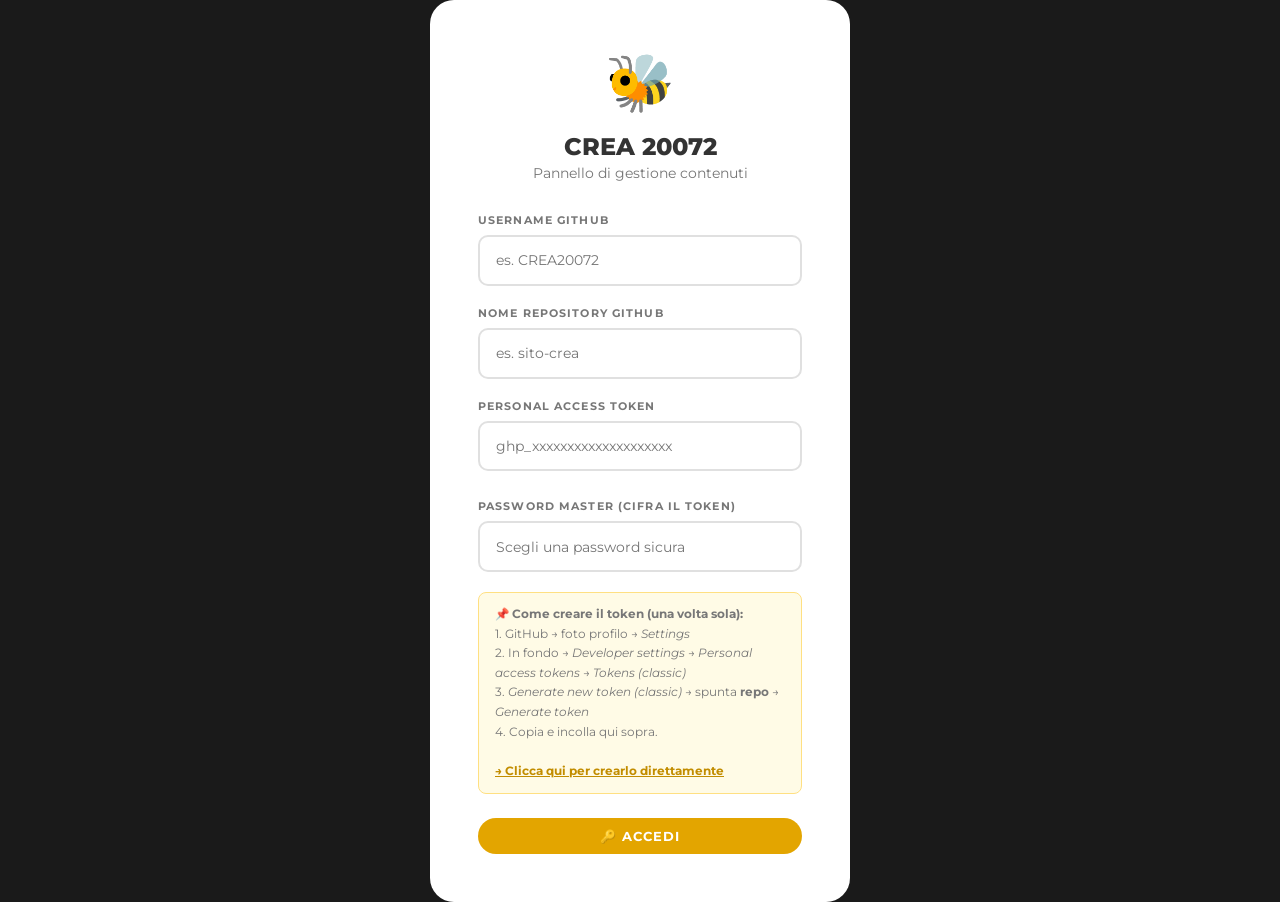
==== admin-crea.html @ 6a5a63b0 "fix admin hero" ====
<!DOCTYPE html>
<html lang="it">
<head>
<meta charset="UTF-8">
<meta name="viewport" content="width=device-width, initial-scale=1.0">
<title>Admin — CREA 20072</title>
<link href="https://fonts.googleapis.com/css2?family=Montserrat:wght@400;600;700;800&display=swap" rel="stylesheet">
<style>
  :root {
    --honey: #E3A500; --honey-dark: #C28D00; --black: #1a1a1a;
    --gray: #f4f4f4; --gray-mid: #e0e0e0; --text: #333; --text-light: #777;
    --danger: #e74c3c; --success: #27ae60; --radius: 14px;
  }
  * { box-sizing: border-box; margin: 0; padding: 0; }
  body { font-family: 'Montserrat', sans-serif; background: #f0f0f0; color: var(--text); min-height: 100vh; }

  /* ── LOGIN ── */
  #login-screen { min-height:100vh; display:flex; align-items:center; justify-content:center; background:var(--black); }
  .login-box { background:white; border-radius:24px; padding:3rem; width:100%; max-width:420px; text-align:center; }
  .login-box .bee { font-size:3.5rem; margin-bottom:1rem; }
  .login-box h1 { font-size:1.5rem; font-weight:800; margin-bottom:.25rem; text-transform:uppercase; }
  .login-box p { color:var(--text-light); font-size:.85rem; margin-bottom:2rem; }
  .login-box label { display:block; text-align:left; font-size:.7rem; font-weight:700; text-transform:uppercase; letter-spacing:.1em; color:var(--text-light); margin-bottom:.5rem; }
  .login-box input { width:100%; padding:.9rem 1rem; border:2px solid var(--gray-mid); border-radius:10px; font-family:'Montserrat',sans-serif; font-size:.9rem; margin-bottom:1.25rem; transition:border-color .2s; }
  .login-box input:focus { outline:none; border-color:var(--honey); }
  .login-box .hint { font-size:.72rem; color:var(--text-light); text-align:left; background:#fffbe6; border:1px solid #ffe082; border-radius:8px; padding:.75rem 1rem; margin-bottom:1.5rem; line-height:1.7; }
  .login-box .hint a { color:var(--honey-dark); font-weight:700; }

  /* ── LAYOUT ── */
  #app { display:none; }
  .topbar { background:var(--black); color:white; padding:1rem 2rem; display:flex; align-items:center; justify-content:space-between; position:sticky; top:0; z-index:100; }
  .topbar-left { display:flex; align-items:center; gap:.75rem; }
  .topbar-left .bee { font-size:1.6rem; }
  .topbar-left h1 { font-size:1rem; font-weight:800; text-transform:uppercase; letter-spacing:.1em; }
  .topbar-right { display:flex; align-items:center; gap:1rem; }
  .save-btn { background:var(--honey); color:white; border:none; border-radius:999px; padding:.65rem 1.75rem; font-family:'Montserrat',sans-serif; font-weight:700; font-size:.8rem; text-transform:uppercase; letter-spacing:.08em; cursor:pointer; transition:background .2s,transform .2s; }
  .save-btn:hover { background:var(--honey-dark); transform:translateY(-2px); }
  .save-btn:disabled { opacity:.5; cursor:not-allowed; transform:none; }
  .logout-btn { background:transparent; color:rgba(255,255,255,.5); border:1px solid rgba(255,255,255,.2); border-radius:999px; padding:.5rem 1rem; font-family:'Montserrat',sans-serif; font-size:.72rem; font-weight:600; text-transform:uppercase; letter-spacing:.08em; cursor:pointer; transition:all .2s; }
  .logout-btn:hover { color:white; border-color:white; }
  .main-layout { display:flex; max-width:1200px; margin:0 auto; padding:2rem; gap:2rem; }

  /* ── SIDEBAR ── */
  .sidebar { width:220px; flex-shrink:0; position:sticky; top:80px; height:fit-content; }
  .sidebar nav { background:white; border-radius:var(--radius); overflow:hidden; box-shadow:0 2px 12px rgba(0,0,0,.06); }
  .nav-group-label { font-size:.6rem; font-weight:800; text-transform:uppercase; letter-spacing:.15em; color:var(--text-light); padding:.8rem 1.25rem .3rem; background:white; }
  .nav-divider { height:1px; background:var(--gray-mid); margin:.3rem 0; }
  .nav-item { display:flex; align-items:center; gap:.75rem; padding:.85rem 1.25rem; font-size:.78rem; font-weight:700; text-transform:uppercase; letter-spacing:.08em; color:var(--text-light); cursor:pointer; border-left:3px solid transparent; transition:all .2s; border-bottom:1px solid var(--gray); }
  .nav-item:last-child { border-bottom:none; }
  .nav-item:hover { color:var(--honey); background:#fffbe6; }
  .nav-item.active { color:var(--honey); background:#fffbe6; border-left-color:var(--honey); }
  .nav-item .icon { font-size:1.1rem; }

  /* ── CONTENT / PANELS ── */
  .content { flex:1; min-width:0; }
  .panel { background:white; border-radius:var(--radius); box-shadow:0 2px 12px rgba(0,0,0,.06); overflow:hidden; display:none; margin-bottom:1.5rem; }
  .panel.active { display:block; }
  .panel-header { padding:1.5rem 2rem; border-bottom:2px solid var(--gray); display:flex; align-items:center; gap:1rem; }
  .panel-header .icon { font-size:1.5rem; }
  .panel-header h2 { font-size:1rem; font-weight:800; text-transform:uppercase; letter-spacing:.05em; }
  .panel-header p { font-size:.78rem; color:var(--text-light); margin-top:.15rem; }
  .panel-body { padding:2rem; }

  /* ── FORM ── */
  .field { margin-bottom:1.25rem; }
  .field label { display:block; font-size:.7rem; font-weight:700; text-transform:uppercase; letter-spacing:.1em; color:var(--text-light); margin-bottom:.45rem; }
  .field input, .field textarea, .field select { width:100%; padding:.85rem 1rem; border:2px solid var(--gray-mid); border-radius:10px; font-family:'Montserrat',sans-serif; font-size:.9rem; color:var(--text); transition:border-color .2s; background:white; }
  .field input:focus, .field textarea:focus, .field select:focus { outline:none; border-color:var(--honey); }
  .field textarea { resize:vertical; min-height:80px; line-height:1.6; }
  .field-row  { display:grid; grid-template-columns:1fr 1fr; gap:1rem; }
  .field-row3 { display:grid; grid-template-columns:1fr 1fr 1fr; gap:1rem; }

  /* ── RICH TEXT EDITOR ── */
  .rich-editor { border:2px solid var(--gray-mid); border-radius:10px; overflow:hidden; transition:border-color .2s; }
  .rich-editor:focus-within { border-color:var(--honey); }
  .rich-toolbar { background:var(--gray); padding:.4rem .75rem; display:flex; gap:.3rem; align-items:center; flex-wrap:wrap; border-bottom:1px solid var(--gray-mid); }
  .tb-btn { background:white; border:1px solid var(--gray-mid); border-radius:6px; padding:.2rem .55rem; cursor:pointer; font-size:.8rem; font-family:'Montserrat',sans-serif; transition:all .2s; min-width:28px; text-align:center; line-height:1.4; }
  .tb-btn:hover { background:var(--honey); color:white !important; border-color:var(--honey); }
  .tb-sep { width:1px; height:16px; background:var(--gray-mid); margin:0 .1rem; flex-shrink:0; }
  .tb-dot { width:18px; height:18px; border-radius:50%; border:2px solid rgba(0,0,0,.15); cursor:pointer; display:inline-block; transition:transform .2s,box-shadow .2s; flex-shrink:0; }
  .tb-dot:hover { transform:scale(1.35); box-shadow:0 0 0 2px white, 0 0 0 3px currentColor; }
  .rich-content { padding:.85rem 1rem; min-height:90px; font-family:'Montserrat',sans-serif; font-size:.9rem; color:var(--text); outline:none; line-height:1.7; }
  .rich-content:empty:before { content:attr(data-placeholder); color:#bbb; pointer-events:none; display:block; }

  /* ── DIMENSION HINT ── */
  .dim-hint { display:inline-flex; align-items:center; gap:.5rem; background:#fffbe6; border:1px solid #ffe082; border-radius:8px; padding:.45rem .9rem; font-size:.7rem; font-weight:700; color:#92670a; margin-bottom:.75rem; line-height:1.5; }
  .dim-hint .ratio-icon { font-size:1rem; }

  /* ── SECTION BLOCKS inside panel ── */
  .section-block { margin-bottom:1.75rem; padding-bottom:1.75rem; border-bottom:1px solid var(--gray); }
  .section-block:last-child { border-bottom:none; margin-bottom:0; padding-bottom:0; }
  .section-label { font-size:.72rem; font-weight:800; text-transform:uppercase; letter-spacing:.1em; color:var(--text-light); margin-bottom:1rem; display:flex; align-items:center; gap:.4rem; }

  /* ── ARCHIVIO ── */
  .archive-list { display:flex; flex-direction:column; gap:1rem; }
  .archive-item { border:2px solid var(--gray-mid); border-radius:12px; overflow:hidden; transition:border-color .2s; }
  .archive-item.editing { border-color:var(--honey); }
  .archive-item-header { padding:1rem 1.25rem; display:flex; align-items:center; justify-content:space-between; cursor:pointer; background:var(--gray); transition:background .2s; }
  .archive-item-header:hover { background:#fffbe6; }
  .archive-item-title { display:flex; align-items:center; gap:.75rem; font-weight:700; font-size:.85rem; flex:1; min-width:0; overflow:hidden; }
  .tag-badge { font-size:.65rem; padding:.2rem .6rem; border-radius:999px; font-weight:700; text-transform:uppercase; letter-spacing:.05em; white-space:nowrap; flex-shrink:0; }
  .tag-famiglie  { background:#dbeafe; color:#1e40af; }
  .tag-tradizioni{ background:#fed7aa; color:#9a3412; }
  .tag-spettacoli{ background:#e9d5ff; color:#6b21a8; }
  .archive-item-actions { display:flex; gap:.5rem; flex-shrink:0; }
  .btn-sm { padding:.4rem .9rem; border-radius:8px; font-family:'Montserrat',sans-serif; font-size:.7rem; font-weight:700; text-transform:uppercase; cursor:pointer; border:none; transition:all .2s; white-space:nowrap; }
  .btn-danger  { background:#fee2e2; color:var(--danger); }
  .btn-danger:hover  { background:var(--danger); color:white; }
  .btn-primary { background:#fef3c7; color:var(--honey-dark); }
  .btn-primary:hover { background:var(--honey); color:white; }
  .archive-item-body { padding:1.5rem; display:none; }
  .archive-item.editing .archive-item-body { display:block; }
  .add-event-btn { width:100%; padding:1rem; border:2px dashed var(--gray-mid); border-radius:12px; background:transparent; font-family:'Montserrat',sans-serif; font-size:.8rem; font-weight:700; text-transform:uppercase; letter-spacing:.08em; color:var(--text-light); cursor:pointer; transition:all .2s; }
  .add-event-btn:hover { border-color:var(--honey); color:var(--honey); background:#fffbe6; }

  /* ── DECALOGO ── */
  .decalogo-list { display:flex; flex-direction:column; gap:.6rem; }
  .decalogo-item { border:1px solid var(--gray-mid); border-radius:10px; overflow:hidden; transition:border-color .2s; }
  .decalogo-item.open { border-color:var(--honey); }
  .decalogo-item-header { padding:.8rem 1rem; background:var(--gray); display:flex; align-items:center; gap:.75rem; cursor:pointer; transition:background .2s; }
  .decalogo-item.open .decalogo-item-header { background:#fffbe6; }
  .decalogo-item-header:hover { background:#fffbe6; }
  .dec-num { font-size:.65rem; font-weight:800; color:var(--honey); background:white; border:1px solid #ffe082; border-radius:6px; padding:.15rem .5rem; flex-shrink:0; }
  .dec-arrow { margin-left:auto; font-size:.75rem; color:var(--text-light); transition:transform .2s; }
  .decalogo-item.open .dec-arrow { transform:rotate(90deg); }
  .decalogo-item-body { padding:1.25rem; display:none; }
  .decalogo-item.open .decalogo-item-body { display:block; }

  /* ── PILLARS ── */
  .pillar-list { display:flex; flex-direction:column; gap:.75rem; }
  .pillar-item { border:1px solid var(--gray-mid); border-radius:10px; padding:1.25rem; background:var(--gray); }
  .pillar-num { font-size:.65rem; font-weight:800; color:var(--honey); text-transform:uppercase; letter-spacing:.1em; margin-bottom:.75rem; }

  /* ── UPLOAD ── */
  .upload-zone { border:2px dashed var(--gray-mid); border-radius:10px; padding:1.5rem; text-align:center; cursor:pointer; transition:all .2s; background:white; position:relative; }
  .upload-zone:hover,.upload-zone.drag-over { border-color:var(--honey); background:#fffbe6; }
  .upload-zone input[type=file] { position:absolute; inset:0; opacity:0; cursor:pointer; width:100%; height:100%; }
  .upload-zone .upload-icon { font-size:2rem; margin-bottom:.5rem; }
  .upload-zone .upload-text { font-size:.78rem; font-weight:700; color:var(--text-light); text-transform:uppercase; letter-spacing:.06em; }
  .upload-zone .upload-sub  { font-size:.7rem; color:var(--text-light); margin-top:.25rem; }
  .upload-progress { margin-top:.75rem; display:none; }
  .upload-progress-bar  { height:4px; background:var(--gray-mid); border-radius:999px; overflow:hidden; }
  .upload-progress-fill { height:100%; background:var(--honey); border-radius:999px; transition:width .3s; }
  .uploaded-files { display:flex; flex-wrap:wrap; gap:.5rem; margin-top:.75rem; }
  .uploaded-chip { background:#f0fdf4; border:1px solid #bbf7d0; color:#166534; border-radius:999px; padding:.3rem .8rem; font-size:.72rem; font-weight:700; display:flex; align-items:center; gap:.4rem; cursor:pointer; transition:all .2s; }
  .uploaded-chip:hover { background:#dcfce7; }

  /* ── STATUS BAR ── */
  .status-bar { background:white; border-radius:var(--radius); padding:1rem 1.5rem; margin-bottom:1.5rem; display:flex; align-items:center; justify-content:space-between; box-shadow:0 2px 12px rgba(0,0,0,.06); }
  .status-bar .repo-info { font-size:.75rem; color:var(--text-light); }
  .status-bar .repo-info strong { color:var(--text); }
  .status-dot { width:8px; height:8px; border-radius:50%; background:var(--success); display:inline-block; margin-right:.5rem; }

  /* ── TOAST ── */
  #toast { position:fixed; bottom:2rem; right:2rem; background:var(--black); color:white; padding:1rem 1.5rem; border-radius:12px; font-size:.85rem; font-weight:600; box-shadow:0 8px 30px rgba(0,0,0,.3); z-index:9999; transform:translateY(100px); opacity:0; transition:all .35s cubic-bezier(.34,1.56,.64,1); max-width:340px; }
  #toast.show { transform:translateY(0); opacity:1; }
  #toast.success { border-left:4px solid var(--success); }
  #toast.error   { border-left:4px solid var(--danger); }
  #toast.loading { border-left:4px solid var(--honey); }

  /* ── TRANSFER MODAL ── */
  #transfer-overlay { position:fixed; inset:0; z-index:500; background:rgba(0,0,0,.6); display:none; align-items:center; justify-content:center; padding:1rem; }
  #transfer-overlay.open { display:flex; }
  .transfer-box { background:white; border-radius:20px; padding:2rem; width:100%; max-width:500px; box-shadow:0 20px 60px rgba(0,0,0,.3); }
  .transfer-box h3 { font-size:1rem; font-weight:800; text-transform:uppercase; letter-spacing:.05em; margin-bottom:.2rem; }
  .transfer-box .sub { font-size:.8rem; color:var(--text-light); margin-bottom:1.5rem; line-height:1.6; }
  .transfer-preview { background:#fffbe6; border:1px solid #ffe082; border-radius:10px; padding:1rem 1.25rem; margin-bottom:1.5rem; }
  .transfer-preview strong { display:block; font-size:1rem; font-weight:800; margin-bottom:.2rem; color:#1a1a1a; }
  .transfer-preview span { font-size:.78rem; color:#7a5c00; }
  .transfer-actions { display:flex; gap:.75rem; margin-top:1.5rem; }
  .btn-transfer { flex:1; background:var(--honey); color:white; border:none; border-radius:999px; padding:.75rem; font-family:'Montserrat',sans-serif; font-weight:700; font-size:.8rem; text-transform:uppercase; letter-spacing:.06em; cursor:pointer; transition:background .2s; }
  .btn-transfer:hover { background:var(--honey-dark); }
  .btn-cancel-t { flex:1; background:var(--gray); color:var(--text); border:2px solid var(--gray-mid); border-radius:999px; padding:.75rem; font-family:'Montserrat',sans-serif; font-weight:700; font-size:.8rem; text-transform:uppercase; cursor:pointer; transition:background .2s; }
  .btn-cancel-t:hover { background:var(--gray-mid); }
  .archive-trigger { background:#fffbe6; border:1px solid #ffe082; border-radius:12px; padding:1.25rem 1.5rem; margin-top:.5rem; display:flex; align-items:center; justify-content:space-between; gap:1rem; flex-wrap:wrap; }
  .archive-trigger p { font-size:.8rem; color:#7a5c00; line-height:1.6; flex:1; }
  .btn-archive-event { background:var(--honey); color:white; border:none; border-radius:999px; padding:.65rem 1.5rem; font-family:'Montserrat',sans-serif; font-weight:700; font-size:.78rem; text-transform:uppercase; letter-spacing:.06em; cursor:pointer; transition:background .2s,transform .2s; white-space:nowrap; flex-shrink:0; }
  .btn-archive-event:hover { background:var(--honey-dark); transform:translateY(-2px); }

  /* ── MEDIA MANAGER ── */
  .media-sub-label { font-size:.68rem; font-weight:800; text-transform:uppercase; letter-spacing:.08em; color:var(--text-light); margin-top:1rem; margin-bottom:.5rem; padding-top:.8rem; border-top:1px solid var(--gray-mid); display:block; }
  .media-sub-label:first-child { border-top:none; margin-top:0; padding-top:0; }
  .media-cover-wrap { display:flex; align-items:center; gap:1rem; background:var(--gray); border-radius:10px; padding:.75rem 1rem; }
  .media-cover-wrap img { width:90px; height:68px; object-fit:cover; border-radius:8px; flex-shrink:0; border:2px solid var(--gray-mid); background:#ddd; }
  .media-cover-info { flex:1; min-width:0; }
  .media-filename { display:block; font-size:.73rem; font-weight:700; color:var(--text); overflow:hidden; text-overflow:ellipsis; white-space:nowrap; margin-bottom:.35rem; }
  .media-cover-badge { display:inline-flex; align-items:center; gap:.3rem; background:#fef3c7; color:#92670a; border-radius:999px; padding:.18rem .55rem; font-size:.62rem; font-weight:800; text-transform:uppercase; letter-spacing:.05em; margin-bottom:.45rem; }
  .media-empty { font-size:.77rem; color:var(--text-light); font-style:italic; padding:.35rem 0; }
  .media-thumb-grid { display:grid; grid-template-columns:repeat(auto-fill,minmax(110px,1fr)); gap:.5rem; }
  .media-thumb { position:relative; border-radius:8px; overflow:hidden; aspect-ratio:4/3; background:var(--gray-mid); border:2px solid transparent; transition:border-color .2s; }
  .media-thumb:hover { border-color:var(--honey); }
  .media-thumb img { width:100%; height:100%; object-fit:cover; display:block; }
  .media-thumb-overlay { position:absolute; inset:0; background:rgba(0,0,0,.65); opacity:0; transition:opacity .2s; display:flex; flex-direction:column; justify-content:space-between; padding:.35rem; }
  .media-thumb:hover .media-thumb-overlay { opacity:1; }
  .media-thumb-name { font-size:.58rem; color:rgba(255,255,255,.85); font-weight:600; overflow:hidden; text-overflow:ellipsis; white-space:nowrap; line-height:1.3; }
  .media-thumb-actions { display:flex; gap:.2rem; justify-content:flex-end; flex-wrap:wrap; }
  .media-thumb-btn { background:rgba(255,255,255,.18); color:white; border:none; border-radius:4px; padding:.15rem .32rem; font-size:.62rem; cursor:pointer; transition:background .15s; font-family:'Montserrat',sans-serif; font-weight:700; line-height:1.4; }
  .media-thumb-btn:hover { background:rgba(255,255,255,.38); }
  .media-thumb-btn.star:hover  { background:#E3A500; }
  .media-thumb-btn.danger:hover { background:var(--danger); }
  .media-video-list { display:flex; flex-direction:column; gap:.45rem; }
  .media-video-item { display:flex; align-items:center; gap:.75rem; background:var(--gray); border-radius:9px; padding:.6rem .9rem; }
  .media-video-item .vid-icon { font-size:1.2rem; flex-shrink:0; }
  .media-video-item .vid-url { flex:1; font-size:.72rem; font-weight:600; color:var(--honey-dark); overflow:hidden; text-overflow:ellipsis; white-space:nowrap; }
  .media-video-item .vid-url a { color:inherit; text-decoration:none; }
  .media-video-item .vid-url a:hover { text-decoration:underline; }
  .media-video-add { display:flex; gap:.5rem; margin-top:.6rem; }
  .media-video-add input { flex:1; padding:.6rem .85rem; border:2px solid var(--gray-mid); border-radius:8px; font-family:'Montserrat',sans-serif; font-size:.82rem; transition:border-color .2s; min-width:0; }
  .media-video-add input:focus { outline:none; border-color:var(--honey); }
  .media-video-add button { background:var(--honey); color:white; border:none; border-radius:8px; padding:.6rem 1rem; font-family:'Montserrat',sans-serif; font-weight:700; font-size:.75rem; cursor:pointer; white-space:nowrap; transition:background .2s; }
  .media-video-add button:hover { background:var(--honey-dark); }

  /* ── RESPONSIVE ── */
  @media (max-width:768px) {
    .main-layout { flex-direction:column; padding:1rem; }
    .sidebar { width:100%; position:static; }
    .sidebar nav { display:flex; overflow-x:auto; border-radius:var(--radius); }
    .nav-group-label,.nav-divider { display:none; }
    .nav-item { white-space:nowrap; border-left:none; border-bottom:3px solid transparent; flex-shrink:0; }
    .nav-item.active { border-left:none; border-bottom-color:var(--honey); }
    .field-row,.field-row3 { grid-template-columns:1fr; }
    .topbar-left h1 { display:none; }
    .status-bar { flex-direction:column; gap:.5rem; align-items:flex-start; }
  }
</style>
</head>
<body>

<!-- ═══ LOGIN ═══ -->
<div id="login-screen">
  <div class="login-box">
    <div class="bee">🐝</div>
    <h1>CREA 20072</h1>
    <p>Pannello di gestione contenuti</p>
    <label for="inp-owner">Username GitHub</label>
    <input id="inp-owner" type="text" placeholder="es. CREA20072" autocomplete="off">
    <label for="inp-repo">Nome repository GitHub</label>
    <input id="inp-repo" type="text" placeholder="es. sito-crea" autocomplete="off">
    <label for="inp-token">Personal Access Token</label>
    <input id="inp-token" type="password" placeholder="ghp_xxxxxxxxxxxxxxxxxxxx" autocomplete="off">
    <label for="inp-master" style="margin-top:.5rem">Password master (cifra il token)</label>
    <input id="inp-master" type="password" placeholder="Scegli una password sicura" autocomplete="new-password">
    <div class="hint">
      📌 <strong>Come creare il token (una volta sola):</strong><br>
      1. GitHub → foto profilo → <em>Settings</em><br>
      2. In fondo → <em>Developer settings → Personal access tokens → Tokens (classic)</em><br>
      3. <em>Generate new token (classic)</em> → spunta <strong>repo</strong> → <em>Generate token</em><br>
      4. Copia e incolla qui sopra.<br><br>
      <a href="https://github.com/settings/tokens/new?scopes=repo&description=CREA20072+Admin" target="_blank">→ Clicca qui per crearlo direttamente</a>
    </div>
    <button class="save-btn" style="width:100%" onclick="doLogin()">🔑 Accedi</button>
  </div>
</div>

<!-- ═══ SBLOCCO (token già salvato) ═══ -->
<div id="unlock-screen" style="display:none;min-height:100vh;display:none;align-items:center;justify-content:center;background:var(--black)">
  <div class="login-box">
    <div class="bee">🔐</div>
    <h1>CREA 20072</h1>
    <p>Inserisci la password master per sbloccare</p>
    <label for="inp-unlock-master">Password master</label>
    <input id="inp-unlock-master" type="password" placeholder="La tua password master" autocomplete="current-password"
           onkeydown="if(event.key==='Enter')doUnlock()">
    <button class="save-btn" style="width:100%;margin-top:.5rem" onclick="doUnlock()">🔓 Sblocca</button>
    <button onclick="doLogout()" style="margin-top:1rem;background:none;border:none;color:var(--text-light);font-size:.8rem;cursor:pointer;text-decoration:underline">
      Usa un token diverso
    </button>
  </div>
</div>

<!-- ═══ APP ═══ -->
<div id="app">
  <div class="topbar">
    <div class="topbar-left">
      <span class="bee">🐝</span>
      <h1>CREA 20072 — Admin</h1>
    </div>
    <div class="topbar-right">
      <button class="save-btn" id="save-btn" onclick="saveAll()">💾 Salva tutto</button>
      <button class="logout-btn" onclick="doLogout()">Esci</button>
    </div>
  </div>

  <div class="main-layout">

    <!-- ── SIDEBAR ── -->
    <div class="sidebar">
      <nav>
        <div class="nav-group-label">EVENTI</div>
        <div class="nav-item active" onclick="showSection('evento')"   id="nav-evento">  <span class="icon">⭐</span> Prossimo Evento</div>
        <div class="nav-item"        onclick="showSection('archivio')" id="nav-archivio"><span class="icon">📁</span> Archivio</div>
        <div class="nav-item"        onclick="showSection('upload')"   id="nav-upload">  <span class="icon">🖼️</span> Carica Foto</div>
        <div class="nav-divider"></div>
        <div class="nav-group-label">SITO</div>
        <div class="nav-item" onclick="showSection('home')"     id="nav-home">    <span class="icon">🏠</span> Homepage</div>
        <div class="nav-item" onclick="showSection('chisiamo')" id="nav-chisiamo"><span class="icon">👥</span> Chi Siamo</div>
        <div class="nav-item" onclick="showSection('decalogo')" id="nav-decalogo"><span class="icon">📜</span> Decalogo</div>
        <div class="nav-divider"></div>
        <div class="nav-group-label">ALTRO</div>
        <div class="nav-item" onclick="showSection('footer')" id="nav-footer"><span class="icon">📬</span> Contatti</div>
      </nav>
    </div>

    <!-- ── CONTENT ── -->
    <div class="content">
      <div class="status-bar">
        <span class="repo-info"><span class="status-dot"></span>Connesso a <strong id="repo-label">—</strong></span>
        <span style="font-size:.72rem;color:var(--text-light)">Le modifiche vengono salvate su GitHub</span>
      </div>

      <!-- ⭐ PROSSIMO EVENTO -->
      <div class="panel active" id="panel-evento">
        <div class="panel-header"><span class="icon">⭐</span>
          <div><h2>Prossimo Evento in Evidenza</h2><p>Appare nella sezione principale del sito</p></div>
        </div>
        <div class="panel-body">
          <div class="section-block">
            <div class="section-label">📋 Informazioni</div>
            <div class="field-row">
              <div class="field"><label>Titolo evento *</label><input id="ev-title" type="text" placeholder="es. Magic Show"></div>
              <div class="field"><label>Sottotitolo / Artista</label><input id="ev-sub" type="text" placeholder="es. Mago Daniel"></div>
            </div>
            <div class="field-row3">
              <div class="field"><label>Giorno (2 cifre)</label><input id="ev-day" type="text" placeholder="01" maxlength="2"></div>
              <div class="field"><label>Mese (3 lettere)</label><input id="ev-month" type="text" placeholder="MAR" maxlength="3"></div>
              <div class="field"><label>Data completa per testo</label><input id="ev-fulldate" type="text" placeholder="Domenica 1 Marzo 2026 – Ore 16:00"></div>
            </div>
            <div class="field-row">
              <div class="field"><label>Luogo</label><input id="ev-place" type="text" placeholder="Auditorium Sant'Alessandro"></div>
              <div class="field"><label>Contributo / Prezzo</label><input id="ev-prices" type="text" placeholder="10€ – Spettacolo + Merenda"></div>
            </div>
            <div class="field"><label>Link WhatsApp prenotazioni</label><input id="ev-wa" type="text" placeholder="https://wa.me/393402231735"></div>
          </div>
          <div class="section-block">
            <div class="section-label">📝 Descrizione</div>
            <div class="field">
              <label>Testo descrittivo — supporta <b>grassetto</b>, <i>corsivo</i>, colori</label>
              <div id="rich-ev-desc"></div>
            </div>
          </div>
          <div class="section-block">
            <div class="section-label">🖼️ Locandina / Immagine copertina</div>
            <div class="dim-hint"><span class="ratio-icon">📐</span>
              Dimensioni ideali: <strong>600 × 900 px</strong> — verticale 2:3 (tipo flyer Instagram o A4 portrait) — evita il ritaglio automatico
            </div>
            <div class="field"><label>Nome file immagine (già caricato su GitHub)</label><input id="ev-img" type="text" placeholder="mago.png"></div>
          </div>
          <!-- ARCHIVIA EVENTO -->
          <div class="archive-trigger">
            <p>📦 <strong>Evento concluso?</strong> Trasferiscilo nell'archivio con un click. I dati vengono copiati e potrai subito inserire il prossimo evento.</p>
            <button class="btn-archive-event" onclick="openTransferModal()">📦 Archivia questo evento</button>
          </div>
        </div>
      </div>

      <!-- 📁 ARCHIVIO -->
      <div class="panel" id="panel-archivio">
        <div class="panel-header"><span class="icon">📁</span>
          <div><h2>Archivio Eventi Passati</h2><p>Ordinati automaticamente dal più recente</p></div>
        </div>
        <div class="panel-body">
          <div id="archive-list" class="archive-list"></div>
          <button class="add-event-btn" onclick="addArchiveItem()" style="margin-top:1rem">+ Aggiungi nuovo evento passato</button>
        </div>
      </div>

      <!-- 🖼️ CARICA FOTO -->
      <div class="panel" id="panel-upload">
        <div class="panel-header"><span class="icon">🖼️</span>
          <div><h2>Carica Immagini</h2><p>Trascina i file — vengono caricati direttamente su GitHub</p></div>
        </div>
        <div class="panel-body">
          <div class="section-block">
            <div class="section-label">🎯 A quale evento appartengono le foto?</div>
            <div class="field-row">
              <div class="field">
                <label>Evento di destinazione</label>
                <select id="upload-event-selector">
                  <option value="">— Seleziona evento —</option>
                  <option value="featured">⭐ Prossimo Evento (copertina)</option>
                </select>
              </div>
              <div class="field">
                <label>Tipo di immagine</label>
                <select id="upload-image-type">
                  <option value="gallery">📸 Galleria foto</option>
                  <option value="cover">🖼️ Immagine copertina</option>
                </select>
              </div>
            </div>
            <div id="upload-destination-preview" style="font-size:.72rem;color:var(--honey-dark);font-weight:700;background:#fffbe6;border:1px solid #ffe082;border-radius:8px;padding:.5rem .9rem;display:none;"></div>
          </div>
          <div class="section-block">
            <div class="section-label">📤 Carica file</div>
            <div class="upload-zone" id="upload-zone" ondragover="handleDragOver(event)" ondragleave="handleDragLeave(event)" ondrop="handleDrop(event)">
              <input type="file" id="file-input" multiple accept="image/*,video/*" onchange="handleFileSelect(event)">
              <div class="upload-icon">📤</div>
              <div class="upload-text">Trascina foto o video qui, oppure clicca per sceglierli</div>
              <div class="upload-sub" id="upload-zone-sub">PNG, JPG, JPEG, WebP — max 5 MB per file (GitHub)</div>
            </div>
            <div class="upload-progress" id="upload-progress">
              <div style="font-size:.75rem;font-weight:700;color:var(--text-light);margin-bottom:.4rem" id="upload-status-text">Caricamento...</div>
              <div class="upload-progress-bar"><div class="upload-progress-fill" id="upload-progress-fill" style="width:0%"></div></div>
            </div>
            <div id="uploaded-files-list" class="uploaded-files" style="margin-top:1rem"></div>
          </div>
        </div>
      </div>

      <!-- 🏠 HOMEPAGE / HERO -->
      <div class="panel" id="panel-home">
        <div class="panel-header"><span class="icon">🏠</span>
          <div><h2>Homepage — Copertina</h2><p>La prima sezione che vede chi apre il sito</p></div>
        </div>
        <div class="panel-body">
          <div class="field"><label>Titolo principale</label><input id="hero-title" type="text" placeholder="Non aspettiamo che succeda qualcosa. Lo organizziamo."></div>
          <div class="field">
            <label>Sottotitolo — supporta <b>grassetto</b>, <i>corsivo</i>, colori</label>
            <div id="rich-hero-subtitle"></div>
          </div>
          <div class="field"><label>Testo bottone CTA</label><input id="hero-cta" type="text" placeholder="Guarda cosa stiamo preparando 🔥"></div>
          <div class="section-block" style="margin-top:1.25rem">
            <div class="section-label">🖼️ Immagine di sfondo homepage</div>
            <div class="dim-hint"><span class="ratio-icon">📐</span>Ideale: <strong>1920 × 1080 px</strong> orizzontale — foto scura o con overlay scuro per leggibilità del testo</div>
            <div style="display:flex;gap:.75rem;align-items:flex-start;flex-wrap:wrap">
              <div style="flex:1;min-width:220px">
                <div class="field" style="margin-bottom:.5rem"><label>URL immagine sfondo</label><input id="hero-bg" type="text" placeholder="https://... oppure carica qui a destra →"></div>
                <div id="hero-bg-preview" style="display:none;margin-top:.5rem;border-radius:10px;overflow:hidden;height:90px;background:#eee">
                  <img id="hero-bg-preview-img" src="" alt="" style="width:100%;height:100%;object-fit:cover">
                </div>
              </div>
              <div style="flex-shrink:0;padding-top:1.6rem">
                <div class="upload-zone" id="hero-bg-zone" style="padding:.9rem 1.25rem;min-width:180px;text-align:center"
                     ondragover="event.preventDefault();this.classList.add('drag-over')"
                     ondragleave="this.classList.remove('drag-over')"
                     ondrop="event.preventDefault();this.classList.remove('drag-over');uploadHeroBg(Array.from(event.dataTransfer.files))">
                  <input type="file" accept="image/*" style="position:absolute;inset:0;opacity:0;cursor:pointer;width:100%;height:100%" onchange="uploadHeroBg(Array.from(this.files));this.value=''">
                  <div style="font-size:1.5rem;margin-bottom:.25rem">🖼️</div>
                  <div class="upload-text" style="font-size:.72rem">Carica immagine</div>
                  <div class="upload-sub" id="hero-bg-sub" style="font-size:.65rem;margin-top:.15rem">JPG, PNG, WebP</div>
                </div>
              </div>
            </div>
          <!-- OVERLAY + ALTEZZA + ANTEPRIMA LIVE -->
          <div class="section-block" style="margin-top:1.25rem">
            <div class="section-label">🌓 Overlay scuro</div>
            <div style="display:flex;align-items:center;gap:1rem;margin-bottom:.5rem">
              <input type="range" id="hero-overlay-val" min="0" max="100" value="65"
                     style="flex:1;accent-color:var(--honey)"
                     oninput="document.getElementById('hero-overlay-label').textContent=this.value+'%';updateHeroPreview()">
              <span id="hero-overlay-label" style="font-size:.85rem;font-weight:700;min-width:3rem;text-align:right">65%</span>
            </div>
            <div style="display:flex;justify-content:space-between;font-size:.65rem;color:var(--text-light);margin-top:-.25rem">
              <span>Nessun overlay</span><span>Molto scuro</span>
            </div>
          </div>
          <div class="section-block" style="margin-top:1.25rem">
            <div class="section-label">↕️ Altezza sezione</div>
            <div style="display:flex;gap:.6rem;margin-top:.25rem">
              <button type="button" id="btn-height-bassa" onclick="setHeroHeight('bassa')"
                style="flex:1;padding:.6rem;border-radius:8px;border:2px solid var(--gray-mid);background:white;font-family:inherit;font-size:.78rem;font-weight:700;cursor:pointer;transition:.2s">
                Bassa<div style="font-size:.65rem;font-weight:400;color:var(--text-light);margin-top:.15rem">~55%</div>
              </button>
              <button type="button" id="btn-height-media" onclick="setHeroHeight('media')"
                style="flex:1;padding:.6rem;border-radius:8px;border:2px solid var(--gray-mid);background:white;font-family:inherit;font-size:.78rem;font-weight:700;cursor:pointer;transition:.2s">
                Media<div style="font-size:.65rem;font-weight:400;color:var(--text-light);margin-top:.15rem">~72%</div>
              </button>
              <button type="button" id="btn-height-alta" onclick="setHeroHeight('alta')"
                style="flex:1;padding:.6rem;border-radius:8px;border:2px solid var(--honey);background:#FFF8E6;font-family:inherit;font-size:.78rem;font-weight:700;cursor:pointer;transition:.2s">
                Alta<div style="font-size:.65rem;font-weight:400;color:var(--text-light);margin-top:.15rem">~90%</div>
              </button>
            </div>
          </div>
          <!-- ANTEPRIMA LIVE -->
          <div class="section-block" style="margin-top:1.25rem">
            <div class="section-label">👁️ Anteprima live</div>
            <div id="hero-live-preview" style="position:relative;border-radius:12px;overflow:hidden;background:#111;transition:height .3s;height:120px">
              <div id="hlp-bg" style="position:absolute;inset:0;background-size:cover;background-position:center"></div>
              <div id="hlp-overlay" style="position:absolute;inset:0;background:#000;opacity:.65;transition:opacity .2s"></div>
              <div style="position:relative;z-index:1;height:100%;display:flex;flex-direction:column;align-items:center;justify-content:center;padding:1rem;text-align:center;color:white;pointer-events:none">
                <div style="font-size:.5rem;font-weight:800;letter-spacing:.15em;opacity:.6;margin-bottom:.35rem;text-transform:uppercase">Anteprima</div>
                <div id="hlp-title" style="font-size:.75rem;font-weight:800;text-transform:uppercase;letter-spacing:-.01em;line-height:1.2;max-width:220px"></div>
              </div>
            </div>
            <div style="font-size:.65rem;color:var(--text-light);margin-top:.4rem;text-align:center">L'anteprima si aggiorna in tempo reale mentre modifichi i valori</div>
          </div>
          </div>
        </div>
      </div>

      <!-- 👥 CHI SIAMO -->
      <div class="panel" id="panel-chisiamo">
        <div class="panel-header"><span class="icon">👥</span>
          <div><h2>Chi Siamo</h2><p>Presentazione dell'associazione</p></div>
        </div>
        <div class="panel-body">
          <div class="section-block">
            <div class="section-label">📖 Testo principale</div>
            <div class="field"><label>Titolo sezione</label><input id="about-title" type="text" placeholder="Perché lo facciamo"></div>
            <div class="field">
              <label>Testo descrittivo — supporta <b>grassetto</b>, <i>corsivo</i>, colori</label>
              <div id="rich-about-text"></div>
            </div>
            <div class="field"><label>Frase finale (piccola, sotto il testo)</label><input id="about-tagline" type="text" placeholder="Un progetto indipendente, costruito con le nostre forze."></div>
          </div>
          <div class="section-block">
            <div class="section-label">🏛️ I tre pilastri (colonne sotto il testo)</div>
            <div class="pillar-list" id="pillars-list"></div>
          </div>
        </div>
      </div>

      <!-- 📜 DECALOGO -->
      <div class="panel" id="panel-decalogo">
        <div class="panel-header"><span class="icon">📜</span>
          <div><h2>Il Decalogo</h2><p>I 10 valori che guidano l'associazione</p></div>
        </div>
        <div class="panel-body">
          <div class="decalogo-list" id="decalogo-list"></div>
        </div>
      </div>

      <!-- 📬 CONTATTI -->
      <div class="panel" id="panel-footer">
        <div class="panel-header"><span class="icon">📬</span>
          <div><h2>Contatti e Footer</h2><p>Email, social, frase finale</p></div>
        </div>
        <div class="panel-body">
          <div class="section-block">
            <div class="section-label">📧 Contatti</div>
            <div class="field"><label>Email di contatto</label><input id="footer-email" type="email" placeholder="accrea20072@gmail.com"></div>
          </div>
          <div class="section-block">
            <div class="section-label">🔗 Social</div>
            <div class="field-row">
              <div class="field"><label>URL Facebook</label><input id="social-fb" type="text" placeholder="https://www.facebook.com/..."></div>
              <div class="field"><label>URL Instagram</label><input id="social-ig" type="text" placeholder="https://www.instagram.com/crea20072/"></div>
            </div>
          </div>
          <div class="section-block">
            <div class="section-label">💬 Frase ispirazionale (fondo pagina)</div>
            <div class="field"><div id="rich-footer-quote"></div></div>
          </div>
          <div class="section-block">
            <div class="section-label">⚙️ Impostazioni</div>
            <div class="field"><label>Formspree URL (per ricevere email dal form contatti)</label><input id="settings-formspree" type="text" placeholder="https://formspree.io/f/..."></div>
          </div>
          <div class="section-block">
            <div class="section-label">☁️ Cloudinary — storage foto e video</div>
            <div class="field-row">
              <div class="field">
                <label>Cloud Name</label>
                <input id="cloudinary-cloud" type="text" placeholder="es. daxrdik7k" autocomplete="off">
              </div>
              <div class="field">
                <label>Upload Preset <span style="font-weight:400;text-transform:none">(unsigned)</span></label>
                <input id="cloudinary-preset" type="text" placeholder="es. eventi crea" autocomplete="off">
              </div>
            </div>
            <div id="cloudinary-status" style="font-size:.72rem;font-weight:700;padding:.5rem .9rem;border-radius:8px;margin-top:.25rem;display:none"></div>
            <p style="font-size:.72rem;color:var(--text-light);margin-top:.5rem;line-height:1.6">
              Se configurato, le foto e i video caricati vanno su Cloudinary invece che su GitHub — accessibili via link, non sfogliabili nel repository.
            </p>
          </div>
        </div>
      </div>

    </div><!-- /content -->
  </div><!-- /main-layout -->
</div><!-- /app -->

<div id="toast"></div>

<script>
let OWNER = '', REPO = '', TOKEN = '', SHA = '', DATA = null;
let CLOUDINARY_CLOUD = '', CLOUDINARY_PRESET = '';

// ─── RICH TEXT ─────────────────────────────────────────────────────────────

const RICH_TOOLBAR = `
  <div class="rich-toolbar">
    <button type="button" class="tb-btn" onmousedown="execFmt(event,'bold')" title="Grassetto (Ctrl+B)"><b>B</b></button>
    <button type="button" class="tb-btn" onmousedown="execFmt(event,'italic')" title="Corsivo (Ctrl+I)"><i>I</i></button>
    <button type="button" class="tb-btn" onmousedown="execFmt(event,'underline')" title="Sottolineato"><u>U</u></button>
    <div class="tb-sep"></div>
    <span class="tb-dot" style="background:#E3A500" onmousedown="execColor(event,'#E3A500')" title="Giallo miele"></span>
    <span class="tb-dot" style="background:#e74c3c" onmousedown="execColor(event,'#e74c3c')" title="Rosso"></span>
    <span class="tb-dot" style="background:#27ae60" onmousedown="execColor(event,'#27ae60')" title="Verde"></span>
    <span class="tb-dot" style="background:#1F2933" onmousedown="execColor(event,'#1F2933')" title="Nero"></span>
    <span class="tb-dot" style="background:#6B7280" onmousedown="execColor(event,'#6B7280')" title="Grigio"></span>
    <div class="tb-sep"></div>
    <button type="button" class="tb-btn" onmousedown="execFmt(event,'removeFormat')" title="Rimuovi formattazione" style="font-size:.7rem;color:#999">✕ fmt</button>
  </div>`;

function richEditorHTML(id, html, placeholder) {
  const ph = placeholder || '';
  return `<div class="rich-editor">${RICH_TOOLBAR}<div class="rich-content" id="${id}" contenteditable="true" data-placeholder="${ph}">${html || ''}</div></div>`;
}

function initStaticRichEditors() {
  // Container IDs → [rich-content ID, placeholder]
  const editors = [
    ['rich-ev-desc',       'ev-desc',       'Descrizione dell\'evento per i visitatori...'],
    ['rich-hero-subtitle', 'hero-subtitle',  'Descrizione breve...'],
    ['rich-about-text',    'about-text',     'Racconta l\'associazione...'],
    ['rich-footer-quote',  'footer-quote',   'Ogni evento è un passo in più...'],
  ];
  editors.forEach(([containerId, contentId, ph]) => {
    const el = document.getElementById(containerId);
    if (el) el.innerHTML = richEditorHTML(contentId, '', ph);
  });
}

function execFmt(e, cmd) {
  e.preventDefault();
  document.execCommand(cmd, false, null);
}
function execColor(e, color) {
  e.preventDefault();
  document.execCommand('foreColor', false, color);
}
function getRich(id) {
  const el = document.getElementById(id);
  if (!el) return '';
  return el.classList.contains('rich-content') ? el.innerHTML : (el.value || '');
}
function setRich(id, html) {
  const el = document.getElementById(id);
  if (!el) return;
  if (el.classList.contains('rich-content')) el.innerHTML = html || '';
  else el.value = html || '';
}

// ─── HERO PREVIEW ──────────────────────────────────────────────────────────

let _heroHeight = 'alta';

function setHeroHeight(h) {
  _heroHeight = h;
  ['bassa','media','alta'].forEach(v => {
    const btn = document.getElementById('btn-height-' + v);
    if (!btn) return;
    btn.style.borderColor  = v === h ? 'var(--honey)' : 'var(--gray-mid)';
    btn.style.background   = v === h ? '#FFF8E6'      : 'white';
  });
  updateHeroPreview();
}

function updateHeroPreview() {
  const overlay = document.getElementById('hero-overlay-val')?.value ?? 65;
  const bg      = document.getElementById('hero-bg')?.value || '';
  const title   = document.getElementById('hero-title')?.value || 'CREA 20072';
  const previewH = { bassa: '80px', media: '110px', alta: '145px' };

  const prev = document.getElementById('hero-live-preview');
  const hlpBg = document.getElementById('hlp-bg');
  const hlpOv = document.getElementById('hlp-overlay');
  const hlpTi = document.getElementById('hlp-title');

  if (prev)  prev.style.height   = previewH[_heroHeight] || '145px';
  if (hlpBg) hlpBg.style.backgroundImage = bg ? `url('${bg}')` : 'none';
  if (hlpOv) hlpOv.style.opacity = (overlay / 100).toFixed(2);
  if (hlpTi) hlpTi.textContent   = title;
}

// ─── CRYPTO (AES-GCM + PBKDF2) ────────────────────────────────────────────

async function deriveKey(password, salt) {
  const enc = new TextEncoder();
  const keyMaterial = await crypto.subtle.importKey(
    'raw', enc.encode(password), 'PBKDF2', false, ['deriveKey']
  );
  return crypto.subtle.deriveKey(
    { name: 'PBKDF2', salt, iterations: 100000, hash: 'SHA-256' },
    keyMaterial, { name: 'AES-GCM', length: 256 }, false, ['encrypt', 'decrypt']
  );
}

async function encryptToken(token, password) {
  const salt = crypto.getRandomValues(new Uint8Array(16));
  const iv   = crypto.getRandomValues(new Uint8Array(12));
  const key  = await deriveKey(password, salt);
  const enc  = new TextEncoder();
  const encrypted = await crypto.subtle.encrypt({ name: 'AES-GCM', iv }, key, enc.encode(token));
  const combined  = new Uint8Array(16 + 12 + encrypted.byteLength);
  combined.set(salt, 0);
  combined.set(iv, 16);
  combined.set(new Uint8Array(encrypted), 28);
  return btoa(String.fromCharCode(...combined));
}

async function decryptToken(encryptedBase64, password) {
  const combined = Uint8Array.from(atob(encryptedBase64), c => c.charCodeAt(0));
  const salt = combined.slice(0, 16);
  const iv   = combined.slice(16, 28);
  const data = combined.slice(28);
  const key  = await deriveKey(password, salt);
  const decrypted = await crypto.subtle.decrypt({ name: 'AES-GCM', iv }, key, data);
  return new TextDecoder().decode(decrypted);
}

// ─── LOGIN ─────────────────────────────────────────────────────────────────

async function doLogin() {
  OWNER = document.getElementById('inp-owner').value.trim();
  REPO  = document.getElementById('inp-repo').value.trim();
  TOKEN = document.getElementById('inp-token').value.trim();
  const master = document.getElementById('inp-master').value;
  if (!OWNER || !REPO || !TOKEN) { showToast('⚠️ Compila tutti i campi', 'error'); return; }
  if (!master) { showToast('⚠️ Inserisci una password master', 'error'); return; }
  showToast('Connessione in corso...', 'loading');
  try {
    const ok = await loadData();
    if (ok) {
      const encrypted = await encryptToken(TOKEN, master);
      localStorage.setItem('crea_owner',         OWNER);
      localStorage.setItem('crea_repo',           REPO);
      localStorage.setItem('crea_token_enc',      encrypted);
      startApp();
    }
  } catch(e) { showToast('❌ Errore: controlla username, repo e token.', 'error'); }
}

async function doUnlock() {
  const master = document.getElementById('inp-unlock-master').value;
  if (!master) { showToast('⚠️ Inserisci la password master', 'error'); return; }
  const enc = localStorage.getItem('crea_token_enc');
  showToast('Verifica in corso...', 'loading');
  try {
    TOKEN = await decryptToken(enc, master);
    const ok = await loadData();
    if (ok) { startApp(); }
    else { TOKEN = ''; showToast('❌ Token non valido o scaduto.', 'error'); }
  } catch(e) {
    TOKEN = '';
    showToast('❌ Password master errata.', 'error');
  }
}

function doLogout() {
  ['crea_owner','crea_repo','crea_token_enc','crea_cloudinary_cloud','crea_cloudinary_preset'].forEach(k => localStorage.removeItem(k));
  location.reload();
}

function startApp() {
  document.getElementById('login-screen').style.display  = 'none';
  document.getElementById('unlock-screen').style.display = 'none';
  document.getElementById('app').style.display = 'block';
  document.getElementById('repo-label').textContent = `${OWNER}/${REPO}`;
  populateForm();
  showToast('✅ Connesso con successo!', 'success');
}

// ─── GITHUB API ────────────────────────────────────────────────────────────

async function loadData() {
  const res = await fetch(
    `https://api.github.com/repos/${OWNER}/${REPO}/contents/data/content.json`,
    { headers: { Authorization: `token ${TOKEN}`, Accept: 'application/vnd.github.v3+json' } }
  );
  if (!res.ok) { showToast('❌ File non trovato. Controlla username e nome repo.', 'error'); return false; }
  const file = await res.json();
  SHA = file.sha;
  const bytes = Uint8Array.from(atob(file.content.replace(/\n/g,'')), c => c.charCodeAt(0));
  DATA = JSON.parse(new TextDecoder('utf-8').decode(bytes));
  return true;
}

async function saveAll() {
  const btn = document.getElementById('save-btn');
  btn.disabled = true;
  showToast('Salvataggio in corso...', 'loading');
  try {
    collectForm();
    const jsonString = JSON.stringify(DATA, null, 2);
    const bytes = new TextEncoder().encode(jsonString);
    const binString = Array.from(bytes, b => String.fromCodePoint(b)).join('');
    const content = btoa(binString);
    const res = await fetch(
      `https://api.github.com/repos/${OWNER}/${REPO}/contents/data/content.json`,
      {
        method: 'PUT',
        headers: { Authorization: `token ${TOKEN}`, Accept: 'application/vnd.github.v3+json', 'Content-Type': 'application/json' },
        body: JSON.stringify({ message: '✏️ Admin: aggiornamento contenuti', content, sha: SHA })
      }
    );
    if (!res.ok) throw new Error((await res.json()).message);
    SHA = (await res.json()).content.sha;
    showToast('✅ Salvato! Il sito si aggiorna tra pochi secondi.', 'success');
  } catch(e) { showToast('❌ Errore nel salvataggio: ' + e.message, 'error'); }
  btn.disabled = false;
}

// ─── POPULATE FORM ─────────────────────────────────────────────────────────

function populateForm() {
  const D = DATA, ev = D.featuredEvent || {};
  // Evento
  set('ev-title', ev.title); set('ev-sub', ev.sub); set('ev-day', ev.day);
  set('ev-month', ev.month); set('ev-fulldate', ev.fullDate); set('ev-place', ev.place);
  set('ev-prices', ev.prices); set('ev-wa', ev.wa); set('ev-img', ev.img);
  setRich('ev-desc', ev.desc);
  // Hero
  set('hero-title', D.hero?.title); set('hero-cta', D.hero?.cta); set('hero-bg', D.hero?.bg);
  // Overlay
  const ov = D.hero?.overlay ?? 65;
  const ovSlider = document.getElementById('hero-overlay-val');
  if (ovSlider) { ovSlider.value = ov; document.getElementById('hero-overlay-label').textContent = ov + '%'; }
  // Altezza
  setHeroHeight(D.hero?.height || 'alta');
  // Anteprima
  setTimeout(updateHeroPreview, 100);
  setRich('hero-subtitle', D.hero?.subtitle);
  if (D.hero?.bg) updateHeroBgPreview(D.hero.bg);
  // Chi siamo
  set('about-title', D.about?.title); set('about-tagline', D.about?.tagline);
  setRich('about-text', D.about?.text);
  renderPillars(D.about?.pillars || []);
  // Decalogo
  renderDecalogo(D.decalogo?.items || []);
  // Footer
  set('footer-email', D.footer?.email);
  setRich('footer-quote', D.footer?.quote);
  const fb = (D.footer?.socials||[]).find(s => s.icon==='facebook');
  const ig = (D.footer?.socials||[]).find(s => s.icon==='instagram');
  set('social-fb', fb?.url); set('social-ig', ig?.url);
  set('settings-formspree', D.settings?.formspreeUrl);
  // Cloudinary (da localStorage, non da content.json)
  set('cloudinary-cloud',  CLOUDINARY_CLOUD);
  set('cloudinary-preset', CLOUDINARY_PRESET);
  updateCloudinaryStatus();
  // Archivio
  renderArchiveList();
  // Upload selector
  populateUploadSelector();
}

function set(id, val) { const el = document.getElementById(id); if (el) el.value = val || ''; }

// ─── COLLECT FORM ──────────────────────────────────────────────────────────

function collectForm() {
  const g = id => document.getElementById(id)?.value?.trim() || '';
  DATA.featuredEvent = {
    title: g('ev-title'), sub: g('ev-sub'), day: g('ev-day'),
    month: g('ev-month').toUpperCase(), fullDate: g('ev-fulldate'),
    place: g('ev-place'), prices: g('ev-prices'),
    desc: getRich('ev-desc'), wa: g('ev-wa'), img: g('ev-img')
  };
  DATA.hero = { title: g('hero-title'), subtitle: getRich('hero-subtitle'), cta: g('hero-cta'), bg: g('hero-bg'), overlay: parseInt(document.getElementById('hero-overlay-val')?.value ?? 65), height: _heroHeight };
  DATA.about = { ...DATA.about, title: g('about-title'), text: getRich('about-text'), tagline: g('about-tagline'), pillars: collectPillars() };
  DATA.decalogo = { ...DATA.decalogo, items: collectDecalogo() };
  DATA.footer = { ...DATA.footer, email: g('footer-email'), quote: getRich('footer-quote'),
    socials: [{icon:'facebook',url:g('social-fb')},{icon:'instagram',url:g('social-ig')}].filter(s => s.url) };
  DATA.settings = { ...DATA.settings, formspreeUrl: g('settings-formspree') };
  // Salva Cloudinary in localStorage (non nel JSON del sito)
  CLOUDINARY_CLOUD  = g('cloudinary-cloud');
  CLOUDINARY_PRESET = g('cloudinary-preset');
  if (CLOUDINARY_CLOUD)  localStorage.setItem('crea_cloudinary_cloud',  CLOUDINARY_CLOUD);
  if (CLOUDINARY_PRESET) localStorage.setItem('crea_cloudinary_preset', CLOUDINARY_PRESET);
  updateCloudinaryStatus();
  collectArchive();
}

// ─── PILLARS ───────────────────────────────────────────────────────────────

function renderPillars(pillars) {
  const container = document.getElementById('pillars-list');
  container.innerHTML = '';
  for (let i = 0; i < 3; i++) {
    const p = pillars[i] || {};
    container.innerHTML += `
      <div class="pillar-item">
        <div class="pillar-num">Pilastro ${i+1}</div>
        <div class="field-row3">
          <div class="field"><label>Icona Lucide</label><input type="text" id="pillar-icon-${i}" value="${esc(p.icon||'')}" placeholder="es. users, heart, sparkles"></div>
          <div class="field"><label>Titolo</label><input type="text" id="pillar-t-${i}" value="${esc(p.t||'')}" placeholder="es. Comunità"></div>
          <div class="field"><label>Descrizione</label><input type="text" id="pillar-d-${i}" value="${esc(p.d||'')}" placeholder="es. Creiamo occasioni..."></div>
        </div>
      </div>`;
  }
}

function collectPillars() {
  return [0,1,2].map(i => ({
    icon: document.getElementById(`pillar-icon-${i}`)?.value?.trim() || '',
    t:    document.getElementById(`pillar-t-${i}`)?.value?.trim() || '',
    d:    document.getElementById(`pillar-d-${i}`)?.value?.trim() || ''
  })).filter(p => p.t || p.icon);
}

// ─── DECALOGO ──────────────────────────────────────────────────────────────

function renderDecalogo(items) {
  const container = document.getElementById('decalogo-list');
  container.innerHTML = '';
  items.forEach((item, idx) => {
    const div = document.createElement('div');
    div.className = 'decalogo-item';
    div.id = `dec-${idx}`;
    div.innerHTML = `
      <div class="decalogo-item-header" onclick="toggleDec(${idx})">
        <span class="dec-num">${esc(item.n || String(idx+1).padStart(2,'0'))}</span>
        <span style="font-weight:700;font-size:.85rem;flex:1" id="dec-label-${idx}">${esc(item.t||'')}</span>
        <span class="dec-arrow">▸</span>
      </div>
      <div class="decalogo-item-body">
        <div class="field-row">
          <div class="field"><label>Titolo voce</label><input type="text" id="dec-t-${idx}" value="${esc(item.t||'')}" oninput="document.getElementById('dec-label-${idx}').textContent=this.value"></div>
          <div class="field"><label>Icona Lucide</label><input type="text" id="dec-i-${idx}" value="${esc(item.i||'')}" placeholder="es. home, heart, users, clock..."></div>
        </div>
        <div class="field">
          <label>Descrizione — supporta <b>grassetto</b>, <i>corsivo</i>, colori</label>
          ${richEditorHTML(`dec-d-${idx}`, item.d||'')}
        </div>
      </div>`;
    container.appendChild(div);
  });
}

function toggleDec(idx) { document.getElementById(`dec-${idx}`).classList.toggle('open'); }

function collectDecalogo() {
  return (DATA.decalogo?.items || []).map((item, idx) => ({
    n: item.n || String(idx+1).padStart(2,'0'),
    t: document.getElementById(`dec-t-${idx}`)?.value?.trim() || item.t,
    d: getRich(`dec-d-${idx}`),
    i: document.getElementById(`dec-i-${idx}`)?.value?.trim() || item.i
  }));
}

// ─── ARCHIVIO ──────────────────────────────────────────────────────────────

function renderArchiveList() {
  const list = document.getElementById('archive-list');
  list.innerHTML = '';
  const items = [...(DATA.archive||[])].sort((a,b) => new Date(b.date) - new Date(a.date));
  items.forEach(item => {
    const el = document.createElement('div');
    el.className = 'archive-item';
    el.id = `ai-${item.id}`;
    el.innerHTML = `
      <div class="archive-item-header" onclick="toggleAI(${item.id})">
        <div class="archive-item-title">
          <span id="ai-label-${item.id}">${esc(item.t)||'Nuovo evento'}</span>
          <span class="tag-badge tag-${item.tag||'famiglie'}">${item.tag||'famiglie'}</span>
          <span style="font-size:.75rem;color:var(--text-light);font-weight:400;white-space:nowrap">${esc(item.d)}</span>
        </div>
        <div class="archive-item-actions">
          <button class="btn-sm btn-danger"  onclick="event.stopPropagation();removeAI(${item.id})">🗑 Elimina</button>
          <button class="btn-sm btn-primary" onclick="event.stopPropagation();toggleAI(${item.id})">✏️ Modifica</button>
        </div>
      </div>
      <div class="archive-item-body">

        <!-- INFORMAZIONI -->
        <div class="section-block">
          <div class="section-label">📋 Informazioni evento</div>
          <div class="field-row">
            <div class="field"><label>Nome evento *</label>
              <input type="text" id="ai-t-${item.id}" value="${esc(item.t)}"
                oninput="document.getElementById('ai-label-${item.id}').textContent=this.value||'Nuovo evento'">
            </div>
            <div class="field"><label>Data leggibile (es. Marzo 2026)</label><input type="text" id="ai-d-${item.id}" value="${esc(item.d)}"></div>
          </div>
          <div class="field-row3">
            <div class="field"><label>Data per ordinamento</label><input type="date" id="ai-date-${item.id}" value="${esc(item.date)}"></div>
            <div class="field"><label>Categoria</label>
              <select id="ai-tag-${item.id}">
                <option value="famiglie"   ${item.tag==='famiglie'?'selected':''}>👨‍👩‍👧 Famiglie</option>
                <option value="tradizioni" ${item.tag==='tradizioni'?'selected':''}>🔥 Tradizioni</option>
                <option value="spettacoli" ${item.tag==='spettacoli'?'selected':''}>🎭 Spettacoli</option>
              </select>
            </div>
            <div class="field"><label>Nota breve (es. Sold Out)</label><input type="text" id="ai-n-${item.id}" value="${esc(item.n)}"></div>
          </div>
        </div>

        <!-- MEDIA MANAGER -->
        <div class="section-block">
          <div class="section-label">🎬 Gestione Media</div>
          <div class="dim-hint"><span class="ratio-icon">📐</span>
            Copertina ideale: <strong>800 × 600 px</strong> orizzontale — Vai in <strong>Carica Foto</strong> per aggiungere immagini
          </div>
          <input type="hidden" id="ai-img-${item.id}" value="${esc(item.img)}">
          <input type="hidden" id="ai-gallery-${item.id}" value="${esc((item.gallery||[]).join(', '))}">
          <div id="media-mgr-${item.id}"><p class="media-empty" style="padding:1rem 0">Espandi l'evento per caricare il gestore media…</p></div>
        </div>

        <!-- TESTI -->
        <div class="section-block">
          <div class="section-label">📝 Testi</div>
          <div class="field"><label>Descrizione breve (nella card)</label>
            <input type="text" id="ai-desc-${item.id}" value="${esc(item.desc)}">
          </div>
          <div class="field">
            <label>Descrizione completa (nella scheda modale) — supporta <b>grassetto</b>, <i>corsivo</i>, colori</label>
            ${richEditorHTML(`ai-fulldesc-${item.id}`, item.fullDesc||item.desc)}
          </div>
        </div>

      </div>`;
    list.appendChild(el);
    renderMediaManager(item.id);
  });
}

function toggleAI(id) { document.getElementById(`ai-${id}`).classList.toggle('editing'); }

/* ── TRASFERIMENTO EVENTO → ARCHIVIO ── */
function openTransferModal() {
  // Legge i valori attuali dal form (anche non ancora salvati)
  const g = id => document.getElementById(id)?.value?.trim() || '';
  const title    = g('ev-title')   || DATA.featuredEvent?.title   || '—';
  const fullDate = g('ev-fulldate') || DATA.featuredEvent?.fullDate || '';

  document.getElementById('transfer-preview-title').textContent = title;
  document.getElementById('transfer-preview-date').textContent  = fullDate;

  // Pre-compila data ISO con oggi
  document.getElementById('transfer-iso-date').value = new Date().toISOString().split('T')[0];

  // Prova a estrarre "Mese Anno" dalla data completa (es. "Domenica 1 Marzo 2026 – Ore 16:00")
  const match = fullDate.match(/([A-Za-zÀ-ÿ]+)\s+(20\d{2})/);
  if (match) document.getElementById('transfer-month-label').value = match[1] + ' ' + match[2];
  else        document.getElementById('transfer-month-label').value = '';

  document.getElementById('transfer-note').value = '';
  document.getElementById('transfer-overlay').classList.add('open');
}

function closeTransferModal() {
  document.getElementById('transfer-overlay').classList.remove('open');
}

function confirmTransfer() {
  const monthLabel = document.getElementById('transfer-month-label').value.trim();
  const isoDate    = document.getElementById('transfer-iso-date').value;
  if (!monthLabel) { alert('Inserisci il mese visualizzato (es. Marzo 2026).'); return; }
  if (!isoDate)    { alert('Inserisci la data per l\'ordinamento.'); return; }

  const g = id => document.getElementById(id)?.value?.trim() || '';
  const title    = g('ev-title')    || DATA.featuredEvent?.title    || '';
  const sub      = g('ev-sub')      || DATA.featuredEvent?.sub      || '';
  const img      = g('ev-img')      || DATA.featuredEvent?.img      || '';
  const place    = g('ev-place')    || DATA.featuredEvent?.place    || '';
  const fullDate = g('ev-fulldate') || DATA.featuredEvent?.fullDate || '';
  const richDesc = (typeof getRich === 'function' ? getRich('rich-ev-desc') : '') || DATA.featuredEvent?.desc || '';
  const shortDesc = richDesc.replace(/<[^>]+>/g, '').substring(0, 120);
  const tag      = document.getElementById('transfer-tag').value;
  const note     = document.getElementById('transfer-note').value.trim();

  const maxId = Math.max(0, ...(DATA.archive || []).map(i => i.id));
  const newId = maxId + 1;

  DATA.archive = DATA.archive || [];
  DATA.archive.push({
    id:       newId,
    date:     isoDate,
    tag,
    t:        title,
    d:        monthLabel,
    n:        note,
    desc:     sub || shortDesc,
    fullDesc: richDesc,
    img,
    gallery:  img ? [img] : []
  });

  // Svuota featuredEvent nel DATA e nel form
  const emptyEv = { title:'', sub:'', day:'', month:'', fullDate:'', place:'', prices:'', wa:'', img:'', desc:'' };
  DATA.featuredEvent = { ...DATA.featuredEvent, ...emptyEv };
  ['ev-title','ev-sub','ev-day','ev-month','ev-fulldate','ev-place','ev-prices','ev-wa','ev-img']
    .forEach(id => { const el = document.getElementById(id); if (el) el.value = ''; });
  if (typeof setRich === 'function') setRich('rich-ev-desc', '');

  closeTransferModal();
  showToast('✅ Evento archiviato! Il sito mostrerà "stiamo lavorando" fino al prossimo salvataggio con un nuovo evento.', 'success');
  showSection('archivio');
  setTimeout(() => {
    renderArchiveList();
    const el = document.getElementById(`ai-${newId}`);
    if (el) { el.classList.add('editing'); el.scrollIntoView({ behavior:'smooth', block:'center' }); }
  }, 120);
}

function addArchiveItem() {
  const maxId = Math.max(0,...(DATA.archive||[]).map(i=>i.id));
  const newId = maxId + 1;
  DATA.archive = DATA.archive || [];
  DATA.archive.push({ id:newId, date:new Date().toISOString().split('T')[0], tag:'famiglie', t:'Nuovo Evento', d:'', n:'', desc:'', fullDesc:'', img:'', gallery:[] });
  renderArchiveList();
  setTimeout(() => {
    const el = document.getElementById(`ai-${newId}`);
    if (el) { el.classList.add('editing'); el.scrollIntoView({behavior:'smooth',block:'center'}); }
  }, 50);
}

function removeAI(id) {
  if (!confirm('Eliminare questo evento dall\'archivio?')) return;
  DATA.archive = DATA.archive.filter(i => i.id !== id);
  renderArchiveList();
}

function collectArchive() {
  const g = (id, fb='') => document.getElementById(id)?.value?.trim() || fb;
  DATA.archive = (DATA.archive||[]).map(item => {
    const id = item.id;
    return {
      id,
      date:     g(`ai-date-${id}`, item.date),
      tag:      g(`ai-tag-${id}`,  item.tag),
      t:        g(`ai-t-${id}`,    item.t),
      d:        g(`ai-d-${id}`,    item.d),
      n:        g(`ai-n-${id}`,    item.n),
      desc:     g(`ai-desc-${id}`, item.desc),
      fullDesc: getRich(`ai-fulldesc-${id}`) || g(`ai-desc-${id}`, item.desc),
      // img, gallery e imgPos sono gestiti direttamente nel media manager (DATA è già aggiornato)
      img:      item.img     !== undefined ? item.img     : g(`ai-img-${id}`, ''),
      gallery:  item.gallery !== undefined ? item.gallery : g(`ai-gallery-${id}`,'').split(',').map(s=>s.trim()).filter(Boolean),
      ...(item.imgPos ? { imgPos: item.imgPos } : {}),
      // video: array di URL YouTube/Vimeo
      ...(item.videos?.length ? { videos: item.videos } : {})
    };
  });
}

// ─── MEDIA MANAGER ─────────────────────────────────────────────────────────

function getRawUrl(filename) {
  if (!filename) return '';
  if (filename.startsWith('http')) return filename; // URL Cloudinary o altro CDN
  return `https://raw.githubusercontent.com/${OWNER}/${REPO}/main/${encodeURIComponent(filename)}`;
}

function updateHeroBgPreview(url) {
  updateHeroPreview();
  const wrap = document.getElementById('hero-bg-preview');
  const img  = document.getElementById('hero-bg-preview-img');
  if (!wrap || !img) return;
  if (url) { img.src = url; wrap.style.display = 'block'; }
  else      { wrap.style.display = 'none'; }
}

async function uploadHeroBg(files) {
  const file = files?.[0];
  if (!file || !file.type.startsWith('image/')) { showToast('⚠️ Seleziona un file immagine', 'error'); return; }
  showToast('Caricamento sfondo homepage…', 'loading');
  try {
    let url;
    if (CLOUDINARY_CLOUD && CLOUDINARY_PRESET) {
      url = await uploadToCloudinary(file);
    } else {
      const maxSize = 5 * 1024 * 1024;
      if (file.size > maxSize) { showToast('⚠️ File troppo grande (max 5MB su GitHub)', 'error'); return; }
      const base64 = await fileToBase64(file);
      const b64content = base64.split(',')[1];
      let sha;
      try {
        const check = await fetch(`https://api.github.com/repos/${OWNER}/${REPO}/contents/${file.name}`,
          { headers: { Authorization: `token ${TOKEN}`, Accept: 'application/vnd.github.v3+json' } });
        if (check.ok) { const ex = await check.json(); sha = ex.sha; }
      } catch(e) {}
      const body = { message: `🖼️ Hero bg: ${file.name}`, content: b64content };
      if (sha) body.sha = sha;
      const res = await fetch(`https://api.github.com/repos/${OWNER}/${REPO}/contents/${file.name}`, {
        method: 'PUT',
        headers: { Authorization: `token ${TOKEN}`, Accept: 'application/vnd.github.v3+json', 'Content-Type': 'application/json' },
        body: JSON.stringify(body)
      });
      if (!res.ok) throw new Error((await res.json()).message);
      url = file.name;
    }
    set('hero-bg', url);
    updateHeroBgPreview(url.startsWith('http') ? url : getRawUrl(url));
    showToast('✅ Sfondo homepage aggiornato — clicca Salva tutto per pubblicare', 'success');
  } catch(e) { showToast('❌ Errore: ' + e.message, 'error'); }
}

function updateCloudinaryStatus() {
  const el = document.getElementById('cloudinary-status');
  if (!el) return;
  const cloud  = document.getElementById('cloudinary-cloud')?.value?.trim()  || CLOUDINARY_CLOUD;
  const preset = document.getElementById('cloudinary-preset')?.value?.trim() || CLOUDINARY_PRESET;
  if (cloud && preset) {
    el.textContent = `☁️ Cloudinary attivo — ${cloud} / preset: ${preset}`;
    el.style.cssText = 'display:block;background:#f0fdf4;border:1px solid #bbf7d0;color:#166534;font-size:.72rem;font-weight:700;padding:.5rem .9rem;border-radius:8px;margin-top:.25rem';
    // Aggiorna la zona di upload
    const sub = document.getElementById('upload-zone-sub');
    if (sub) sub.textContent = 'PNG, JPG, WebP, MP4, MOV — caricati su Cloudinary (privati)';
  } else {
    el.textContent = '⚠️ Cloudinary non configurato — le foto vengono caricate su GitHub (pubblico)';
    el.style.cssText = 'display:block;background:#fffbe6;border:1px solid #ffe082;color:#92670a;font-size:.72rem;font-weight:700;padding:.5rem .9rem;border-radius:8px;margin-top:.25rem';
    const sub = document.getElementById('upload-zone-sub');
    if (sub) sub.textContent = 'PNG, JPG, JPEG, WebP — max 5 MB per file (GitHub)';
  }
}

async function uploadToCloudinary(file) {
  const resourceType = file.type.startsWith('video/') ? 'video' : 'image';
  const formData = new FormData();
  formData.append('file', file);
  formData.append('upload_preset', CLOUDINARY_PRESET);
  const res = await fetch(
    `https://api.cloudinary.com/v1_1/${CLOUDINARY_CLOUD}/${resourceType}/upload`,
    { method: 'POST', body: formData }
  );
  if (!res.ok) {
    const err = await res.json();
    throw new Error(err.error?.message || 'Cloudinary upload failed');
  }
  const data = await res.json();
  return data.secure_url; // URL completo HTTPS
}

function getArchiveItem(id) {
  return (DATA.archive || []).find(i => i.id === id);
}

function syncHiddenInputs(id) {
  const item = getArchiveItem(id);
  if (!item) return;
  const imgEl = document.getElementById(`ai-img-${id}`);
  const galEl = document.getElementById(`ai-gallery-${id}`);
  if (imgEl) imgEl.value = item.img || '';
  if (galEl) galEl.value = (item.gallery || []).join(', ');
}

function renderMediaManager(id) {
  const item = getArchiveItem(id);
  const container = document.getElementById(`media-mgr-${id}`);
  if (!item || !container) return;

  const gallery = item.gallery || [];
  const cover   = item.img    || '';
  const videos  = item.videos || [];
  const imgPos  = item.imgPos || 'center center';

  const POS_OPTIONS = [
    ['center center','Centro (default)'],
    ['center top','Alto — centra in alto'],
    ['center bottom','Basso — centra in basso'],
    ['left center','Sinistra'],
    ['right center','Destra'],
    ['left top','Angolo alto-sinistra'],
    ['right top','Angolo alto-destra'],
    ['left bottom','Angolo basso-sinistra'],
    ['right bottom','Angolo basso-destra'],
  ];

  /* ── COPERTINA ── */
  let html = `<span class="media-sub-label">🖼️ Copertina (card archivio)</span>`;
  if (cover) {
    const previewPos = imgPos;
    html += `
      <div class="media-cover-wrap">
        <img src="${getRawUrl(cover)}" alt="" style="object-position:${previewPos}" onerror="this.style.opacity='.25'">
        <div class="media-cover-info">
          <span class="media-cover-badge">⭐ Copertina attiva</span>
          <span class="media-filename">${esc(cover)}</span>
          <div style="display:flex;align-items:center;gap:.5rem;margin-top:.45rem;flex-wrap:wrap">
            <label style="font-size:.62rem;font-weight:800;text-transform:uppercase;letter-spacing:.07em;color:var(--text-light);white-space:nowrap">📌 Posizione</label>
            <select id="imgpos-${id}" onchange="updateImgPos(${id},this.value)"
              style="flex:1;min-width:140px;padding:.3rem .5rem;border:1.5px solid var(--gray-mid);border-radius:7px;font-family:'Montserrat',sans-serif;font-size:.72rem;color:var(--text);background:white">
              ${POS_OPTIONS.map(([val,label]) => `<option value="${val}"${imgPos===val?' selected':''}>${label}</option>`).join('')}
            </select>
          </div>
          <button class="btn-sm btn-danger" style="margin-top:.45rem" onclick="removeCoverPhoto(${id})">✕ Scollega copertina</button>
        </div>
      </div>`;
  } else {
    html += `<p class="media-empty">Nessuna copertina — clicca ⭐ su una foto della galleria per impostarla.</p>`;
  }

  /* ── GALLERIA ── */
  html += `<span class="media-sub-label">📸 Galleria foto (${gallery.length})</span>`;
  if (gallery.length) {
    html += `<div class="media-thumb-grid">`;
    gallery.forEach((f, i) => {
      const isFirst = i === 0, isLast = i === gallery.length - 1;
      html += `
        <div class="media-thumb">
          <img src="${getRawUrl(f)}" alt="" onerror="this.style.opacity='.15'">
          <div class="media-thumb-overlay">
            <span class="media-thumb-name">${esc(f)}</span>
            <div class="media-thumb-actions">
              ${!isFirst ? `<button class="media-thumb-btn" onclick="movePhoto(${id},${i},-1)" title="Sposta a sinistra">◀</button>` : ''}
              ${!isLast  ? `<button class="media-thumb-btn" onclick="movePhoto(${id},${i},1)"  title="Sposta a destra">▶</button>` : ''}
              <button class="media-thumb-btn star"   onclick="setAsCover(${id},'${esc(f)}')"  title="Imposta come copertina">⭐</button>
              <button class="media-thumb-btn danger" onclick="removePhoto(${id},'${esc(f)}')" title="Elimina da GitHub">🗑</button>
            </div>
          </div>
        </div>`;
    });
    html += `</div>`;
  } else {
    html += `<p class="media-empty">Nessuna foto — vai in «Carica Foto» e collega le immagini a questo evento.</p>`;
  }

  /* ── VIDEO ── */
  html += `<span class="media-sub-label">🎥 Video (YouTube / Vimeo)</span>`;
  if (videos.length) {
    html += `<div class="media-video-list">`;
    videos.forEach((url, i) => {
      const icon = url.includes('youtu') ? '▶️' : url.includes('vimeo') ? '🎬' : '🎥';
      html += `
        <div class="media-video-item">
          <span class="vid-icon">${icon}</span>
          <span class="vid-url"><a href="${esc(url)}" target="_blank" rel="noopener">${esc(url)}</a></span>
          <button class="btn-sm btn-danger" onclick="removeVideoItem(${id},${i})">🗑</button>
        </div>`;
    });
    html += `</div>`;
  } else {
    html += `<p class="media-empty">Nessun video. Incolla un link YouTube o Vimeo qui sotto.</p>`;
  }
  html += `
    <div class="media-video-add">
      <input type="text" id="video-input-${id}" placeholder="https://youtu.be/… o https://vimeo.com/…">
      <button onclick="addVideoItem(${id})">+ Aggiungi</button>
    </div>`;

  container.innerHTML = html;
}

function setAsCover(id, filename) {
  const item = getArchiveItem(id);
  if (!item) return;
  item.img = filename;
  syncHiddenInputs(id);
  renderMediaManager(id);
  showToast(`⭐ "${filename}" impostata come copertina`, 'success');
}

function removeCoverPhoto(id) {
  const item = getArchiveItem(id);
  if (!item) return;
  if (!confirm(`Scollegare la copertina dall'evento?\n\nIl file NON viene eliminato da GitHub, viene solo rimosso come copertina.`)) return;
  item.img = '';
  syncHiddenInputs(id);
  renderMediaManager(id);
  showToast('Copertina scollegata', 'success');
}

function updateImgPos(id, pos) {
  const item = getArchiveItem(id);
  if (!item) return;
  item.imgPos = pos;
  // Aggiorna l'anteprima live nella miniatura copertina
  const wrap = document.querySelector(`#media-mgr-${id} .media-cover-wrap img`);
  if (wrap) wrap.style.objectPosition = pos;
}

async function removePhoto(id, filename) {
  const item = getArchiveItem(id);
  if (!item) return;
  if (!confirm(`Eliminare "${filename}" dalla galleria?\n\nATTENZIONE: il file verrà eliminato definitivamente da GitHub (azione irreversibile).`)) return;

  const wasCover = item.img === filename;
  item.gallery = (item.gallery || []).filter(f => f !== filename);
  if (wasCover) item.img = '';
  syncHiddenInputs(id);
  renderMediaManager(id);

  if (filename.startsWith('http')) {
    // File Cloudinary: resta su Cloudinary, viene solo scollegato dall'evento
    const shortName = filename.split('/').pop().split('?')[0];
    showToast(`✅ "${shortName}" scollegato dall'evento${wasCover ? ' (era la copertina)' : ''}`, 'success');
  } else {
    // File GitHub: eliminazione fisica
    showToast(`🗑 Eliminazione "${filename}" da GitHub…`, 'loading');
    try {
      await deleteFileFromGitHub(filename);
      showToast(`✅ "${filename}" eliminato${wasCover ? ' (era anche la copertina)' : ''}`, 'success');
    } catch(e) {
      showToast(`⚠️ Rimosso dalla galleria, ma file GitHub non eliminato: ${e.message}`, 'error');
    }
  }
}

function movePhoto(id, index, dir) {
  const item = getArchiveItem(id);
  if (!item || !item.gallery) return;
  const g = item.gallery;
  const ni = index + dir;
  if (ni < 0 || ni >= g.length) return;
  [g[index], g[ni]] = [g[ni], g[index]];
  syncHiddenInputs(id);
  renderMediaManager(id);
}

function addVideoItem(id) {
  const input = document.getElementById(`video-input-${id}`);
  const url = input?.value?.trim();
  if (!url || !url.startsWith('http')) { showToast('⚠️ Inserisci un URL YouTube o Vimeo valido', 'error'); return; }
  const item = getArchiveItem(id);
  if (!item) return;
  item.videos = item.videos || [];
  if (item.videos.includes(url)) { showToast('⚠️ Video già presente in lista', 'error'); return; }
  item.videos.push(url);
  renderMediaManager(id);
  showToast('✅ Video aggiunto', 'success');
}

function removeVideoItem(id, index) {
  const item = getArchiveItem(id);
  if (!item || !item.videos) return;
  if (!confirm('Rimuovere questo video dalla lista?')) return;
  item.videos.splice(index, 1);
  renderMediaManager(id);
}

async function deleteFileFromGitHub(filename) {
  const headers = { Authorization: `token ${TOKEN}`, Accept: 'application/vnd.github.v3+json' };
  const res = await fetch(`https://api.github.com/repos/${OWNER}/${REPO}/contents/${encodeURIComponent(filename)}`, { headers });
  if (!res.ok) throw new Error('File non trovato su GitHub');
  const file = await res.json();
  const del = await fetch(`https://api.github.com/repos/${OWNER}/${REPO}/contents/${encodeURIComponent(filename)}`, {
    method: 'DELETE',
    headers: { ...headers, 'Content-Type': 'application/json' },
    body: JSON.stringify({ message: `🗑️ Admin: elimina ${filename}`, sha: file.sha })
  });
  if (!del.ok) throw new Error((await del.json()).message);
}

// ─── NAV ───────────────────────────────────────────────────────────────────

function showSection(name) {
  document.querySelectorAll('.panel').forEach(p => p.classList.remove('active'));
  document.querySelectorAll('.nav-item').forEach(n => n.classList.remove('active'));
  document.getElementById(`panel-${name}`).classList.add('active');
  document.getElementById(`nav-${name}`).classList.add('active');
}

// ─── TOAST ─────────────────────────────────────────────────────────────────

let toastTimer;
function showToast(msg, type='success') {
  const t = document.getElementById('toast');
  t.textContent = msg; t.className = `show ${type}`;
  clearTimeout(toastTimer);
  if (type !== 'loading') toastTimer = setTimeout(() => { t.className = ''; }, 4500);
}

// ─── UTILS ─────────────────────────────────────────────────────────────────

function esc(s) {
  return (s||'').replace(/&/g,'&amp;').replace(/"/g,'&quot;').replace(/</g,'&lt;').replace(/>/g,'&gt;');
}

// ─── UPLOAD ────────────────────────────────────────────────────────────────

function populateUploadSelector() {
  const sel = document.getElementById('upload-event-selector');
  if (!sel) return;
  // Rimuovi le opzioni archivio precedenti (tieni le prime 2: vuota + featured)
  while (sel.options.length > 2) sel.remove(2);
  const sorted = [...(DATA.archive||[])].sort((a,b) => new Date(b.date) - new Date(a.date));
  sorted.forEach(ev => {
    const opt = document.createElement('option');
    opt.value = String(ev.id);
    opt.textContent = `${ev.d ? ev.d + ' — ' : ''}${ev.t}`;
    sel.appendChild(opt);
  });
  sel.addEventListener('change', () => {
    updateDestinationPreview();
    document.getElementById('uploaded-files-list').innerHTML = ''; // pulisce i chip al cambio evento
  });
  document.getElementById('upload-image-type')?.addEventListener('change', updateDestinationPreview);
}

function updateDestinationPreview() {
  const sel   = document.getElementById('upload-event-selector');
  const type  = document.getElementById('upload-image-type');
  const prev  = document.getElementById('upload-destination-preview');
  if (!sel || !prev) return;
  const eventVal = sel.value;
  const typeVal  = type?.value || 'gallery';
  if (!eventVal) { prev.style.display = 'none'; return; }
  let label = '';
  if (eventVal === 'featured') {
    label = `⭐ Prossimo Evento → Immagine copertina`;
  } else {
    const ev = DATA.archive?.find(e => String(e.id) === eventVal);
    const typeLabel = typeVal === 'cover' ? 'Immagine copertina' : 'Galleria foto';
    label = `📁 ${ev?.t || '?'} → ${typeLabel}`;
  }
  prev.textContent = `Le prossime foto andranno a: ${label}`;
  prev.style.display = 'block';
}

function attachUploadedFileToEvent(filename) {
  const sel      = document.getElementById('upload-event-selector');
  const typeEl   = document.getElementById('upload-image-type');
  const eventVal = sel?.value;
  const imageType = typeEl?.value || 'gallery';
  if (!eventVal) return;

  if (eventVal === 'featured') {
    DATA.featuredEvent = DATA.featuredEvent || {};
    DATA.featuredEvent.img = filename;
    set('ev-img', filename);
    return;
  }

  const eventId = parseInt(eventVal);
  const ev = DATA.archive?.find(e => e.id === eventId);
  if (!ev) return;

  if (imageType === 'cover') {
    ev.img = filename;
    const inp = document.getElementById(`ai-img-${eventId}`);
    if (inp) inp.value = filename;
  } else {
    if (!ev.gallery) ev.gallery = [];
    if (!ev.gallery.includes(filename)) ev.gallery.push(filename);
    const inp = document.getElementById(`ai-gallery-${eventId}`);
    if (inp) {
      const cur = inp.value.trim();
      inp.value = cur ? `${cur}, ${filename}` : filename;
    }
  }
  // Aggiorna il media manager se l'evento è aperto
  if (document.getElementById(`media-mgr-${eventId}`)) renderMediaManager(eventId);
}

function handleDragOver(e)  { e.preventDefault(); document.getElementById('upload-zone').classList.add('drag-over'); }
function handleDragLeave(e) { document.getElementById('upload-zone').classList.remove('drag-over'); }
function handleDrop(e) {
  e.preventDefault();
  document.getElementById('upload-zone').classList.remove('drag-over');
  uploadFiles(Array.from(e.dataTransfer.files));
}
function handleFileSelect(e) { uploadFiles(Array.from(e.target.files)); }

async function uploadFiles(files) {
  const useCloudinary = !!(CLOUDINARY_CLOUD && CLOUDINARY_PRESET);

  // Filtra per tipo: Cloudinary accetta anche video, GitHub solo immagini
  const validFiles = useCloudinary
    ? files.filter(f => f.type.startsWith('image/') || f.type.startsWith('video/'))
    : files.filter(f => f.type.startsWith('image/'));

  if (!validFiles.length) {
    showToast(useCloudinary ? '⚠️ Seleziona file immagine o video' : '⚠️ Seleziona solo file immagine', 'error');
    return;
  }

  // Limiti dimensione: Cloudinary free 100MB per file, GitHub 25MB
  const maxSize = useCloudinary ? 100*1024*1024 : 5*1024*1024;
  const maxLabel = useCloudinary ? '100MB' : '5MB';
  const tooBig = validFiles.filter(f => f.size > maxSize);
  if (tooBig.length) { showToast(`⚠️ File troppo grandi (max ${maxLabel}): ${tooBig.map(f=>f.name).join(', ')}`, 'error'); return; }

  const prog = document.getElementById('upload-progress');
  const fill = document.getElementById('upload-progress-fill');
  const statusText = document.getElementById('upload-status-text');
  prog.style.display = 'block';

  for (let i = 0; i < validFiles.length; i++) {
    const file = validFiles[i];
    statusText.textContent = `Caricamento ${i+1}/${validFiles.length}: ${file.name}`;
    fill.style.width = `${Math.round((i/validFiles.length)*100)}%`;
    try {
      let fileRef; // sarà URL Cloudinary oppure nome file GitHub

      if (useCloudinary) {
        // ── CLOUDINARY ──────────────────────────────────────────────
        fileRef = await uploadToCloudinary(file);
      } else {
        // ── GITHUB ──────────────────────────────────────────────────
        const base64 = await fileToBase64(file);
        const b64content = base64.split(',')[1];
        let sha = undefined;
        try {
          const check = await fetch(`https://api.github.com/repos/${OWNER}/${REPO}/contents/${file.name}`,
            { headers: { Authorization:`token ${TOKEN}`, Accept:'application/vnd.github.v3+json' } });
          if (check.ok) { const ex = await check.json(); sha = ex.sha; }
        } catch(e) {}
        const body = { message:`🖼️ Upload: ${file.name}`, content:b64content };
        if (sha) body.sha = sha;
        const res = await fetch(`https://api.github.com/repos/${OWNER}/${REPO}/contents/${file.name}`, {
          method:'PUT',
          headers:{ Authorization:`token ${TOKEN}`, Accept:'application/vnd.github.v3+json', 'Content-Type':'application/json' },
          body:JSON.stringify(body)
        });
        if (!res.ok) { const err = await res.json(); showToast(`❌ ${file.name}: ${err.message}`, 'error'); continue; }
        fileRef = file.name;
      }

      // Collega il file all'evento selezionato
      attachUploadedFileToEvent(fileRef);
      const eventVal = document.getElementById('upload-event-selector')?.value;
      addUploadedChip(fileRef, file.name, !!eventVal);
      const dest = useCloudinary ? 'Cloudinary' : 'GitHub';
      showToast(`✅ ${file.name} caricato su ${dest}${eventVal ? ' e collegato!' : '!'}`, 'success');

    } catch(e) { showToast(`❌ ${file.name}: ${e.message}`, 'error'); }
  }

  fill.style.width = '100%';
  statusText.textContent = '✅ Completato!';
  setTimeout(() => { prog.style.display='none'; fill.style.width='0%'; }, 2000);
  document.getElementById('file-input').value = '';
}

function fileToBase64(file) {
  return new Promise((resolve, reject) => {
    const reader = new FileReader();
    reader.onload  = () => resolve(reader.result);
    reader.onerror = reject;
    reader.readAsDataURL(file);
  });
}

function addUploadedChip(fileRef, displayName, autoLinked) {
  const list = document.getElementById('uploaded-files-list');
  const chip = document.createElement('div');
  chip.className = 'uploaded-chip';
  const icon = autoLinked ? '🔗' : '📋';
  const suffix = autoLinked ? ' (collegato)' : '';
  const label = displayName || fileRef;
  chip.title = `${fileRef}\n${autoLinked ? 'Collegato all\'evento' : 'Clicca per copiare'}`;
  chip.innerHTML = `<span>${icon}</span> ${esc(label)}<span style="font-weight:400;font-size:.65rem;opacity:.7">${suffix}</span>`;
  chip.onclick = () => {
    navigator.clipboard.writeText(fileRef).then(() => {
      chip.innerHTML = `<span>✅</span> Copiato!`;
      setTimeout(() => { chip.innerHTML = `<span>${icon}</span> ${esc(label)}<span style="font-weight:400;font-size:.65rem;opacity:.7">${suffix}</span>`; }, 1500);
    });
  };
  list.appendChild(chip);
}

// ─── AUTO-LOGIN ────────────────────────────────────────────────────────────

window.addEventListener('DOMContentLoaded', () => {
  initStaticRichEditors();
  const o   = localStorage.getItem('crea_owner');
  const r   = localStorage.getItem('crea_repo');
  const enc = localStorage.getItem('crea_token_enc');
  CLOUDINARY_CLOUD  = localStorage.getItem('crea_cloudinary_cloud')  || '';
  CLOUDINARY_PRESET = localStorage.getItem('crea_cloudinary_preset') || '';
  if (o && r && enc) {
    // Token cifrato trovato → mostra schermata di sblocco
    OWNER = o; REPO = r;
    document.getElementById('login-screen').style.display  = 'none';
    document.getElementById('unlock-screen').style.display = 'flex';
    document.getElementById('inp-unlock-master').focus();
  }
});
</script>

<!-- ═══ MODAL ARCHIVIAZIONE ═══ -->
<div id="transfer-overlay" onclick="if(event.target===this)closeTransferModal()">
  <div class="transfer-box">
    <h3>📦 Archivia Evento</h3>
    <p class="sub">Completa i campi necessari per l'archivio, poi conferma. L'evento rimane visibile sul sito finché non salvi e inserisci il prossimo.</p>
    <div class="transfer-preview">
      <strong id="transfer-preview-title">—</strong>
      <span id="transfer-preview-date"></span>
    </div>
    <div class="field">
      <label>Categoria / Tag *</label>
      <select id="transfer-tag">
        <option value="famiglie">👨‍👩‍👧 Famiglie</option>
        <option value="tradizioni">🎉 Tradizioni</option>
        <option value="spettacoli">🎭 Spettacoli</option>
      </select>
    </div>
    <div class="field-row">
      <div class="field">
        <label>Mese visualizzato * <span style="font-weight:400;text-transform:none">(es. Marzo 2026)</span></label>
        <input id="transfer-month-label" type="text" placeholder="Marzo 2026">
      </div>
      <div class="field">
        <label>Data per ordinamento *</label>
        <input id="transfer-iso-date" type="date">
      </div>
    </div>
    <div class="field">
      <label>Nota breve <span style="font-weight:400;text-transform:none">(es. Sold Out · 200 persone)</span></label>
      <input id="transfer-note" type="text" placeholder="opzionale">
    </div>
    <div class="transfer-actions">
      <button class="btn-cancel-t" onclick="closeTransferModal()">Annulla</button>
      <button class="btn-transfer" onclick="confirmTransfer()">✅ Conferma archiviazione</button>
    </div>
  </div>
</div>
</body>
</html>
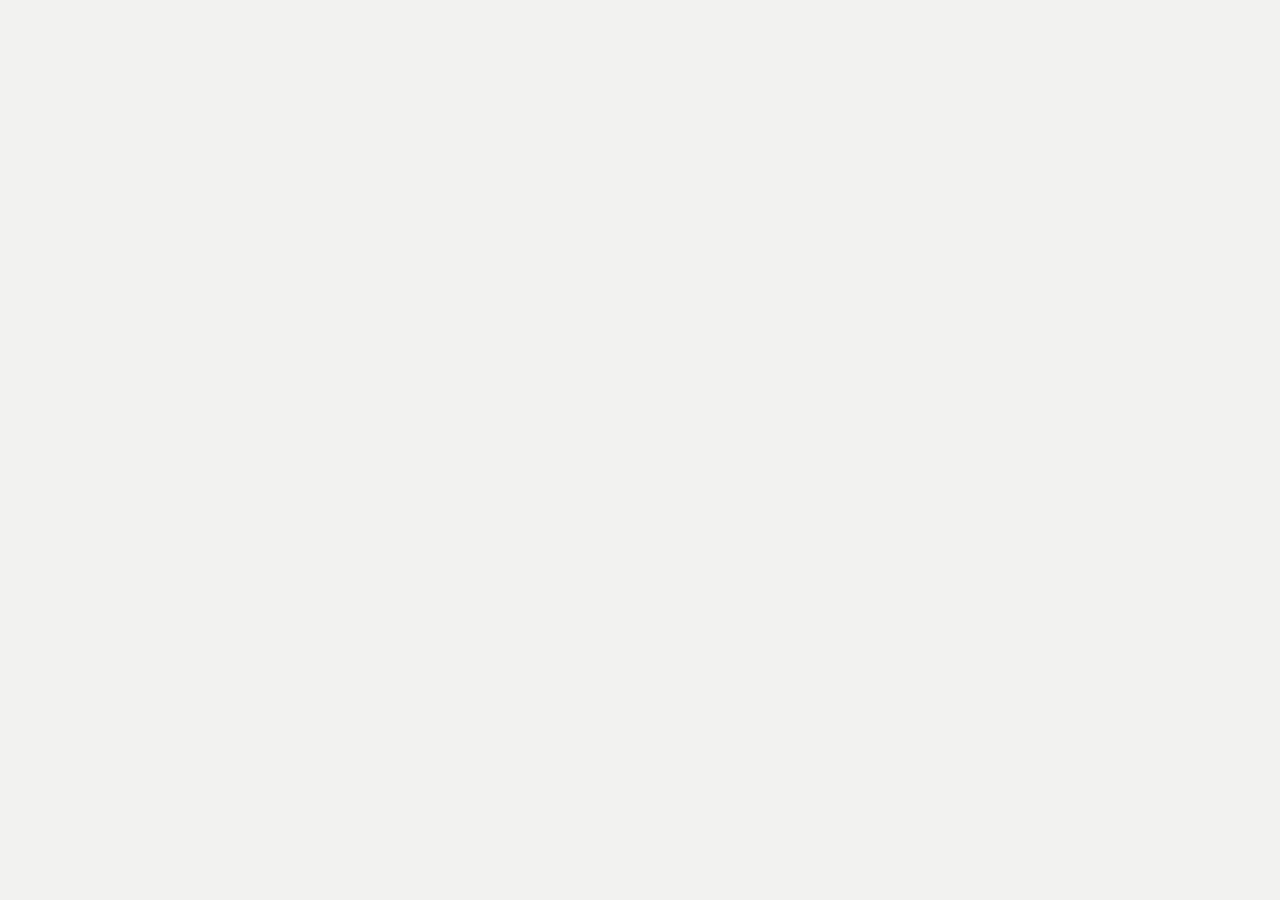
==== commit 699405a0: "debug e pulizia" ====
--- a/admin-crea.html
+++ b/admin-crea.html
@@ -3,1689 +3,366 @@
 <head>
 <meta charset="UTF-8">
 <meta name="viewport" content="width=device-width, initial-scale=1.0">
+<meta name="robots" content="noindex, nofollow">
 <title>Admin — CREA 20072</title>
+<link rel="icon" type="image/webp" href="logo-96.webp">
 <link href="https://fonts.googleapis.com/css2?family=Montserrat:wght@400;600;700;800&display=swap" rel="stylesheet">
 <style>
   :root {
-    --honey: #E3A500; --honey-dark: #C28D00; --black: #1a1a1a;
-    --gray: #f4f4f4; --gray-mid: #e0e0e0; --text: #333; --text-light: #777;
-    --danger: #e74c3c; --success: #27ae60; --radius: 14px;
+    --honey:#E3A500; --honey-dark:#C28D00; --honey-soft:#FFF8E6; --honey-line:#FFE082;
+    --black:#1a1a1a; --gray:#f4f4f4; --gray-mid:#e2e2e2; --text:#2b2b2b; --muted:#777;
+    --danger:#d64545; --danger-soft:#fdecec; --ok:#1f8a4c; --ok-soft:#eaf7ef; --radius:12px;
   }
-  * { box-sizing: border-box; margin: 0; padding: 0; }
-  body { font-family: 'Montserrat', sans-serif; background: #f0f0f0; color: var(--text); min-height: 100vh; }
-
-  /* ── LOGIN ── */
-  #login-screen { min-height:100vh; display:flex; align-items:center; justify-content:center; background:var(--black); }
-  .login-box { background:white; border-radius:24px; padding:3rem; width:100%; max-width:420px; text-align:center; }
-  .login-box .bee { font-size:3.5rem; margin-bottom:1rem; }
-  .login-box h1 { font-size:1.5rem; font-weight:800; margin-bottom:.25rem; text-transform:uppercase; }
-  .login-box p { color:var(--text-light); font-size:.85rem; margin-bottom:2rem; }
-  .login-box label { display:block; text-align:left; font-size:.7rem; font-weight:700; text-transform:uppercase; letter-spacing:.1em; color:var(--text-light); margin-bottom:.5rem; }
-  .login-box input { width:100%; padding:.9rem 1rem; border:2px solid var(--gray-mid); border-radius:10px; font-family:'Montserrat',sans-serif; font-size:.9rem; margin-bottom:1.25rem; transition:border-color .2s; }
-  .login-box input:focus { outline:none; border-color:var(--honey); }
-  .login-box .hint { font-size:.72rem; color:var(--text-light); text-align:left; background:#fffbe6; border:1px solid #ffe082; border-radius:8px; padding:.75rem 1rem; margin-bottom:1.5rem; line-height:1.7; }
-  .login-box .hint a { color:var(--honey-dark); font-weight:700; }
-
-  /* ── LAYOUT ── */
-  #app { display:none; }
-  .topbar { background:var(--black); color:white; padding:1rem 2rem; display:flex; align-items:center; justify-content:space-between; position:sticky; top:0; z-index:100; }
-  .topbar-left { display:flex; align-items:center; gap:.75rem; }
-  .topbar-left .bee { font-size:1.6rem; }
-  .topbar-left h1 { font-size:1rem; font-weight:800; text-transform:uppercase; letter-spacing:.1em; }
-  .topbar-right { display:flex; align-items:center; gap:1rem; }
-  .save-btn { background:var(--honey); color:white; border:none; border-radius:999px; padding:.65rem 1.75rem; font-family:'Montserrat',sans-serif; font-weight:700; font-size:.8rem; text-transform:uppercase; letter-spacing:.08em; cursor:pointer; transition:background .2s,transform .2s; }
-  .save-btn:hover { background:var(--honey-dark); transform:translateY(-2px); }
-  .save-btn:disabled { opacity:.5; cursor:not-allowed; transform:none; }
-  .logout-btn { background:transparent; color:rgba(255,255,255,.5); border:1px solid rgba(255,255,255,.2); border-radius:999px; padding:.5rem 1rem; font-family:'Montserrat',sans-serif; font-size:.72rem; font-weight:600; text-transform:uppercase; letter-spacing:.08em; cursor:pointer; transition:all .2s; }
-  .logout-btn:hover { color:white; border-color:white; }
-  .main-layout { display:flex; max-width:1200px; margin:0 auto; padding:2rem; gap:2rem; }
-
-  /* ── SIDEBAR ── */
-  .sidebar { width:220px; flex-shrink:0; position:sticky; top:80px; height:fit-content; }
-  .sidebar nav { background:white; border-radius:var(--radius); overflow:hidden; box-shadow:0 2px 12px rgba(0,0,0,.06); }
-  .nav-group-label { font-size:.6rem; font-weight:800; text-transform:uppercase; letter-spacing:.15em; color:var(--text-light); padding:.8rem 1.25rem .3rem; background:white; }
-  .nav-divider { height:1px; background:var(--gray-mid); margin:.3rem 0; }
-  .nav-item { display:flex; align-items:center; gap:.75rem; padding:.85rem 1.25rem; font-size:.78rem; font-weight:700; text-transform:uppercase; letter-spacing:.08em; color:var(--text-light); cursor:pointer; border-left:3px solid transparent; transition:all .2s; border-bottom:1px solid var(--gray); }
-  .nav-item:last-child { border-bottom:none; }
-  .nav-item:hover { color:var(--honey); background:#fffbe6; }
-  .nav-item.active { color:var(--honey); background:#fffbe6; border-left-color:var(--honey); }
-  .nav-item .icon { font-size:1.1rem; }
-
-  /* ── CONTENT / PANELS ── */
-  .content { flex:1; min-width:0; }
-  .panel { background:white; border-radius:var(--radius); box-shadow:0 2px 12px rgba(0,0,0,.06); overflow:hidden; display:none; margin-bottom:1.5rem; }
-  .panel.active { display:block; }
-  .panel-header { padding:1.5rem 2rem; border-bottom:2px solid var(--gray); display:flex; align-items:center; gap:1rem; }
-  .panel-header .icon { font-size:1.5rem; }
-  .panel-header h2 { font-size:1rem; font-weight:800; text-transform:uppercase; letter-spacing:.05em; }
-  .panel-header p { font-size:.78rem; color:var(--text-light); margin-top:.15rem; }
-  .panel-body { padding:2rem; }
-
-  /* ── FORM ── */
-  .field { margin-bottom:1.25rem; }
-  .field label { display:block; font-size:.7rem; font-weight:700; text-transform:uppercase; letter-spacing:.1em; color:var(--text-light); margin-bottom:.45rem; }
-  .field input, .field textarea, .field select { width:100%; padding:.85rem 1rem; border:2px solid var(--gray-mid); border-radius:10px; font-family:'Montserrat',sans-serif; font-size:.9rem; color:var(--text); transition:border-color .2s; background:white; }
+  * { box-sizing:border-box; margin:0; padding:0; }
+  body { font-family:'Montserrat',sans-serif; background:#f2f2f0; color:var(--text); font-size:15px; }
+  button, input, select, textarea { font-family:inherit; font-size:inherit; color:inherit; }
+  [hidden] { display:none !important; }
+
+  /* ── ACCESSO ── */
+  .gate { min-height:100vh; display:flex; align-items:center; justify-content:center; background:var(--black); padding:1rem; }
+  .gate-box { background:white; border-radius:22px; padding:2.5rem; width:100%; max-width:420px; }
+  .gate-box img { width:64px; height:64px; display:block; margin:0 auto 1rem; }
+  .gate-box h1 { font-size:1.3rem; font-weight:800; text-align:center; text-transform:uppercase; }
+  .gate-box > p { color:var(--muted); font-size:.85rem; text-align:center; margin:.3rem 0 1.75rem; }
+  .gate-box .hint { font-size:.75rem; color:var(--muted); background:var(--honey-soft); border:1px solid var(--honey-line); border-radius:10px; padding:.8rem 1rem; margin:.25rem 0 1.25rem; line-height:1.7; }
+  .gate-box .hint a { color:var(--honey-dark); font-weight:700; }
+  .linkbtn { background:none; border:none; color:var(--muted); font-size:.8rem; cursor:pointer; text-decoration:underline; display:block; margin:1rem auto 0; }
+
+  /* ── CAMPI ── */
+  .field { margin-bottom:1rem; }
+  .field > label, .lbl { display:block; font-size:.72rem; font-weight:700; text-transform:uppercase; letter-spacing:.08em; color:var(--muted); margin-bottom:.4rem; }
+  .field input, .field textarea, .field select { width:100%; padding:.7rem .9rem; border:2px solid var(--gray-mid); border-radius:10px; background:white; transition:border-color .15s; }
   .field input:focus, .field textarea:focus, .field select:focus { outline:none; border-color:var(--honey); }
-  .field textarea { resize:vertical; min-height:80px; line-height:1.6; }
-  .field-row  { display:grid; grid-template-columns:1fr 1fr; gap:1rem; }
-  .field-row3 { display:grid; grid-template-columns:1fr 1fr 1fr; gap:1rem; }
-
-  /* ── RICH TEXT EDITOR ── */
-  .rich-editor { border:2px solid var(--gray-mid); border-radius:10px; overflow:hidden; transition:border-color .2s; }
+  .field.invalid input { border-color:var(--danger); background:var(--danger-soft); }
+  .field .help { font-size:.75rem; color:var(--muted); margin-top:.3rem; line-height:1.5; }
+  .row { display:grid; gap:1rem; grid-template-columns:repeat(var(--cols,2), minmax(0,1fr)); }
+
+  /* ── BOTTONI ── */
+  .btn { display:inline-flex; align-items:center; gap:.45rem; padding:.6rem 1.1rem; border-radius:999px; border:2px solid var(--gray-mid); background:white; font-weight:700; font-size:.82rem; cursor:pointer; transition:all .15s; white-space:nowrap; text-decoration:none; color:var(--text); }
+  .btn:hover { border-color:var(--honey); color:var(--honey-dark); }
+  .btn-primary { background:var(--honey); border-color:var(--honey); color:white; }
+  .btn-primary:hover { background:var(--honey-dark); border-color:var(--honey-dark); color:white; }
+  .btn-primary[disabled] { background:#d9d9d9; border-color:#d9d9d9; cursor:default; }
+  .btn-danger { color:var(--danger); }
+  .btn-danger:hover { border-color:var(--danger); background:var(--danger-soft); color:var(--danger); }
+  .btn-block { width:100%; justify-content:center; padding:.85rem; font-size:.9rem; }
+  .btn-sm { padding:.35rem .75rem; font-size:.75rem; }
+
+  /* ── LAYOUT APP ── */
+  .topbar { position:sticky; top:0; z-index:50; background:var(--black); color:white; display:flex; align-items:center; gap:1rem; padding:.75rem 1.5rem; }
+  .topbar .brand { display:flex; align-items:center; gap:.6rem; font-weight:800; text-transform:uppercase; letter-spacing:.06em; font-size:.9rem; margin-right:auto; }
+  .topbar .brand img { width:30px; height:30px; border-radius:6px; background:white; }
+  #save-status { font-size:.8rem; color:rgba(255,255,255,.65); }
+  #save-status.dirty { color:var(--honey); font-weight:700; }
+  .topbar .btn:not(.btn-primary) { background:transparent; color:rgba(255,255,255,.8); border-color:rgba(255,255,255,.25); }
+  .topbar .btn:not(.btn-primary):hover { color:white; border-color:white; }
+  .layout { display:grid; grid-template-columns:210px minmax(0,1fr); gap:1.75rem; max-width:1180px; margin:0 auto; padding:1.75rem 1.5rem 4rem; }
+  .sidenav { position:sticky; top:84px; align-self:start; display:flex; flex-direction:column; gap:.3rem; }
+  .sidenav button { display:flex; align-items:center; gap:.65rem; padding:.75rem 1rem; border:none; background:transparent; border-radius:10px; font-weight:700; font-size:.88rem; color:var(--muted); cursor:pointer; text-align:left; }
+  .sidenav button:hover { background:white; color:var(--text); }
+  .sidenav button.active { background:white; color:var(--text); box-shadow:inset 3px 0 0 var(--honey); }
+  .sidenav .dot { margin-left:auto; width:8px; height:8px; border-radius:50%; background:var(--honey); visibility:hidden; }
+  .sidenav button.dirty .dot { visibility:visible; }
+  .card { background:white; border-radius:var(--radius); box-shadow:0 1px 3px rgba(0,0,0,.06); padding:1.5rem 1.75rem; margin-bottom:1.25rem; }
+  .card > h2 { font-size:1.05rem; font-weight:800; margin-bottom:.25rem; }
+  .card > .sub { font-size:.82rem; color:var(--muted); margin-bottom:1.25rem; }
+  .card h3 { font-size:.8rem; font-weight:800; text-transform:uppercase; letter-spacing:.08em; color:var(--muted); margin:1.5rem 0 .9rem; padding-top:1.25rem; border-top:1px solid var(--gray); }
+  .card h3:first-of-type { border-top:none; padding-top:0; margin-top:.25rem; }
+  .page-head { display:flex; align-items:center; justify-content:space-between; gap:1rem; margin-bottom:1rem; }
+  .page-head h1 { font-size:1.35rem; font-weight:800; }
+  .anchors { display:flex; flex-wrap:wrap; gap:.4rem; margin-bottom:1.25rem; }
+  .anchors a { font-size:.78rem; font-weight:700; padding:.35rem .8rem; border-radius:999px; background:white; color:var(--muted); text-decoration:none; }
+  .anchors a:hover { color:var(--honey-dark); }
+
+  /* ── LISTA EVENTI ── */
+  .ev-group-title { font-size:.75rem; font-weight:800; text-transform:uppercase; letter-spacing:.08em; color:var(--muted); margin:1.5rem 0 .6rem; }
+  .ev-list { background:white; border-radius:var(--radius); box-shadow:0 1px 3px rgba(0,0,0,.06); overflow:hidden; }
+  .ev-row { display:flex; align-items:center; gap:1rem; padding:.8rem 1.1rem; border-bottom:1px solid var(--gray); cursor:pointer; width:100%; background:white; border-left:none; border-right:none; border-top:none; text-align:left; }
+  .ev-row:last-child { border-bottom:none; }
+  .ev-row:hover { background:var(--honey-soft); }
+  .ev-thumb { width:52px; height:52px; border-radius:8px; object-fit:cover; background:var(--gray); flex-shrink:0; display:flex; align-items:center; justify-content:center; color:#bbb; font-size:1.2rem; }
+  .ev-main { flex:1; min-width:0; }
+  .ev-title { font-weight:700; white-space:nowrap; overflow:hidden; text-overflow:ellipsis; }
+  .ev-meta { font-size:.8rem; color:var(--muted); margin-top:.15rem; }
+  .badge { font-size:.7rem; font-weight:700; padding:.25rem .6rem; border-radius:999px; white-space:nowrap; }
+  .badge-live { background:var(--ok-soft); color:var(--ok); }
+  .badge-queue { background:var(--gray); color:var(--muted); }
+  .badge-warn { background:var(--honey-soft); color:#8a6100; }
+  .badge-err { background:var(--danger-soft); color:var(--danger); }
+  .empty { padding:1.5rem; text-align:center; color:var(--muted); font-size:.88rem; }
+
+  /* ── EDITOR EVENTO ── */
+  .preview-line { font-size:.82rem; color:var(--muted); background:var(--gray); border-radius:8px; padding:.6rem .9rem; margin:-.25rem 0 1rem; line-height:1.6; }
+  .preview-line strong { color:var(--text); }
+  details.more { margin-top:1.25rem; border-top:1px solid var(--gray); padding-top:1rem; }
+  details.more summary { cursor:pointer; font-weight:700; font-size:.85rem; color:var(--muted); list-style:none; }
+  details.more summary::before { content:'▸ '; }
+  details.more[open] summary::before { content:'▾ '; }
+  details.more[open] summary { margin-bottom:1rem; }
+
+  /* ── EDITOR TESTO RICCO ── */
+  .rich-editor { border:2px solid var(--gray-mid); border-radius:10px; overflow:hidden; background:white; }
   .rich-editor:focus-within { border-color:var(--honey); }
-  .rich-toolbar { background:var(--gray); padding:.4rem .75rem; display:flex; gap:.3rem; align-items:center; flex-wrap:wrap; border-bottom:1px solid var(--gray-mid); }
-  .tb-btn { background:white; border:1px solid var(--gray-mid); border-radius:6px; padding:.2rem .55rem; cursor:pointer; font-size:.8rem; font-family:'Montserrat',sans-serif; transition:all .2s; min-width:28px; text-align:center; line-height:1.4; }
-  .tb-btn:hover { background:var(--honey); color:white !important; border-color:var(--honey); }
-  .tb-sep { width:1px; height:16px; background:var(--gray-mid); margin:0 .1rem; flex-shrink:0; }
-  .tb-dot { width:18px; height:18px; border-radius:50%; border:2px solid rgba(0,0,0,.15); cursor:pointer; display:inline-block; transition:transform .2s,box-shadow .2s; flex-shrink:0; }
-  .tb-dot:hover { transform:scale(1.35); box-shadow:0 0 0 2px white, 0 0 0 3px currentColor; }
-  .rich-content { padding:.85rem 1rem; min-height:90px; font-family:'Montserrat',sans-serif; font-size:.9rem; color:var(--text); outline:none; line-height:1.7; }
-  .rich-content:empty:before { content:attr(data-placeholder); color:#bbb; pointer-events:none; display:block; }
-
-  /* ── DIMENSION HINT ── */
-  .dim-hint { display:inline-flex; align-items:center; gap:.5rem; background:#fffbe6; border:1px solid #ffe082; border-radius:8px; padding:.45rem .9rem; font-size:.7rem; font-weight:700; color:#92670a; margin-bottom:.75rem; line-height:1.5; }
-  .dim-hint .ratio-icon { font-size:1rem; }
-
-  /* ── SECTION BLOCKS inside panel ── */
-  .section-block { margin-bottom:1.75rem; padding-bottom:1.75rem; border-bottom:1px solid var(--gray); }
-  .section-block:last-child { border-bottom:none; margin-bottom:0; padding-bottom:0; }
-  .section-label { font-size:.72rem; font-weight:800; text-transform:uppercase; letter-spacing:.1em; color:var(--text-light); margin-bottom:1rem; display:flex; align-items:center; gap:.4rem; }
-
-  /* ── ARCHIVIO ── */
-  .archive-list { display:flex; flex-direction:column; gap:1rem; }
-  .archive-item { border:2px solid var(--gray-mid); border-radius:12px; overflow:hidden; transition:border-color .2s; }
-  .archive-item.editing { border-color:var(--honey); }
-  .archive-item-header { padding:1rem 1.25rem; display:flex; align-items:center; justify-content:space-between; cursor:pointer; background:var(--gray); transition:background .2s; }
-  .archive-item-header:hover { background:#fffbe6; }
-  .archive-item-title { display:flex; align-items:center; gap:.75rem; font-weight:700; font-size:.85rem; flex:1; min-width:0; overflow:hidden; }
-  .tag-badge { font-size:.65rem; padding:.2rem .6rem; border-radius:999px; font-weight:700; text-transform:uppercase; letter-spacing:.05em; white-space:nowrap; flex-shrink:0; }
-  .tag-famiglie  { background:#dbeafe; color:#1e40af; }
-  .tag-tradizioni{ background:#fed7aa; color:#9a3412; }
-  .tag-spettacoli{ background:#e9d5ff; color:#6b21a8; }
-  .archive-item-actions { display:flex; gap:.5rem; flex-shrink:0; }
-  .btn-sm { padding:.4rem .9rem; border-radius:8px; font-family:'Montserrat',sans-serif; font-size:.7rem; font-weight:700; text-transform:uppercase; cursor:pointer; border:none; transition:all .2s; white-space:nowrap; }
-  .btn-danger  { background:#fee2e2; color:var(--danger); }
-  .btn-danger:hover  { background:var(--danger); color:white; }
-  .btn-primary { background:#fef3c7; color:var(--honey-dark); }
-  .btn-primary:hover { background:var(--honey); color:white; }
-  .archive-item-body { padding:1.5rem; display:none; }
-  .archive-item.editing .archive-item-body { display:block; }
-  .add-event-btn { width:100%; padding:1rem; border:2px dashed var(--gray-mid); border-radius:12px; background:transparent; font-family:'Montserrat',sans-serif; font-size:.8rem; font-weight:700; text-transform:uppercase; letter-spacing:.08em; color:var(--text-light); cursor:pointer; transition:all .2s; }
-  .add-event-btn:hover { border-color:var(--honey); color:var(--honey); background:#fffbe6; }
-
-  /* ── DECALOGO ── */
-  .decalogo-list { display:flex; flex-direction:column; gap:.6rem; }
-  .decalogo-item { border:1px solid var(--gray-mid); border-radius:10px; overflow:hidden; transition:border-color .2s; }
-  .decalogo-item.open { border-color:var(--honey); }
-  .decalogo-item-header { padding:.8rem 1rem; background:var(--gray); display:flex; align-items:center; gap:.75rem; cursor:pointer; transition:background .2s; }
-  .decalogo-item.open .decalogo-item-header { background:#fffbe6; }
-  .decalogo-item-header:hover { background:#fffbe6; }
-  .dec-num { font-size:.65rem; font-weight:800; color:var(--honey); background:white; border:1px solid #ffe082; border-radius:6px; padding:.15rem .5rem; flex-shrink:0; }
-  .dec-arrow { margin-left:auto; font-size:.75rem; color:var(--text-light); transition:transform .2s; }
-  .decalogo-item.open .dec-arrow { transform:rotate(90deg); }
-  .decalogo-item-body { padding:1.25rem; display:none; }
-  .decalogo-item.open .decalogo-item-body { display:block; }
-
-  /* ── PILLARS ── */
-  .pillar-list { display:flex; flex-direction:column; gap:.75rem; }
-  .pillar-item { border:1px solid var(--gray-mid); border-radius:10px; padding:1.25rem; background:var(--gray); }
-  .pillar-num { font-size:.65rem; font-weight:800; color:var(--honey); text-transform:uppercase; letter-spacing:.1em; margin-bottom:.75rem; }
-
-  /* ── UPLOAD ── */
-  .upload-zone { border:2px dashed var(--gray-mid); border-radius:10px; padding:1.5rem; text-align:center; cursor:pointer; transition:all .2s; background:white; position:relative; }
-  .upload-zone:hover,.upload-zone.drag-over { border-color:var(--honey); background:#fffbe6; }
-  .upload-zone input[type=file] { position:absolute; inset:0; opacity:0; cursor:pointer; width:100%; height:100%; }
-  .upload-zone .upload-icon { font-size:2rem; margin-bottom:.5rem; }
-  .upload-zone .upload-text { font-size:.78rem; font-weight:700; color:var(--text-light); text-transform:uppercase; letter-spacing:.06em; }
-  .upload-zone .upload-sub  { font-size:.7rem; color:var(--text-light); margin-top:.25rem; }
-  .upload-progress { margin-top:.75rem; display:none; }
-  .upload-progress-bar  { height:4px; background:var(--gray-mid); border-radius:999px; overflow:hidden; }
-  .upload-progress-fill { height:100%; background:var(--honey); border-radius:999px; transition:width .3s; }
-  .uploaded-files { display:flex; flex-wrap:wrap; gap:.5rem; margin-top:.75rem; }
-  .uploaded-chip { background:#f0fdf4; border:1px solid #bbf7d0; color:#166534; border-radius:999px; padding:.3rem .8rem; font-size:.72rem; font-weight:700; display:flex; align-items:center; gap:.4rem; cursor:pointer; transition:all .2s; }
-  .uploaded-chip:hover { background:#dcfce7; }
-
-  /* ── STATUS BAR ── */
-  .status-bar { background:white; border-radius:var(--radius); padding:1rem 1.5rem; margin-bottom:1.5rem; display:flex; align-items:center; justify-content:space-between; box-shadow:0 2px 12px rgba(0,0,0,.06); }
-  .status-bar .repo-info { font-size:.75rem; color:var(--text-light); }
-  .status-bar .repo-info strong { color:var(--text); }
-  .status-dot { width:8px; height:8px; border-radius:50%; background:var(--success); display:inline-block; margin-right:.5rem; }
+  .rich-toolbar { background:var(--gray); padding:.35rem .6rem; display:flex; gap:.3rem; align-items:center; flex-wrap:wrap; border-bottom:1px solid var(--gray-mid); }
+  .tb-btn { background:white; border:1px solid var(--gray-mid); border-radius:6px; padding:.15rem .5rem; cursor:pointer; font-size:.8rem; min-width:28px; }
+  .tb-btn:hover { background:var(--honey); color:white; border-color:var(--honey); }
+  .tb-sep { width:1px; height:16px; background:var(--gray-mid); margin:0 .15rem; }
+  .tb-dot { width:18px; height:18px; border-radius:50%; border:2px solid rgba(0,0,0,.15); cursor:pointer; }
+  .tb-dot:hover { transform:scale(1.25); }
+  .rich-content { padding:.75rem .9rem; min-height:90px; outline:none; line-height:1.7; }
+  .rich-content:empty::before { content:attr(data-placeholder); color:#bbb; }
+
+  /* ── MEDIA ── */
+  .media-wrap { display:grid; grid-template-columns:150px minmax(0,1fr); gap:1.25rem; }
+  .cover-slot { border:2px solid var(--honey-line); border-radius:10px; background:var(--honey-soft); padding:.6rem; text-align:center; font-size:.75rem; color:#8a6100; }
+  .cover-slot img { width:100%; aspect-ratio:3/4; object-fit:cover; border-radius:6px; display:block; margin-bottom:.5rem; background:white; }
+  .cover-slot .none { aspect-ratio:3/4; display:flex; align-items:center; justify-content:center; border-radius:6px; background:white; margin-bottom:.5rem; padding:.5rem; }
+  .cover-slot select { width:100%; margin-top:.4rem; padding:.3rem; border:1px solid var(--honey-line); border-radius:6px; font-size:.72rem; background:white; }
+  .thumbs { display:grid; grid-template-columns:repeat(auto-fill,minmax(96px,1fr)); gap:.5rem; margin-bottom:.75rem; }
+  .thumb { position:relative; aspect-ratio:1; border-radius:8px; overflow:hidden; background:var(--gray); }
+  .thumb img { width:100%; height:100%; object-fit:cover; display:block; }
+  .thumb .vid { position:absolute; top:.3rem; left:.3rem; background:rgba(0,0,0,.65); color:white; font-size:.62rem; font-weight:700; padding:.1rem .35rem; border-radius:4px; }
+  .thumb .acts { position:absolute; inset:auto 0 0 0; display:flex; justify-content:center; gap:.2rem; padding:.3rem; background:rgba(0,0,0,.6); opacity:0; transition:opacity .15s; }
+  .thumb:hover .acts, .thumb:focus-within .acts { opacity:1; }
+  .thumb .acts button { background:rgba(255,255,255,.2); color:white; border:none; border-radius:4px; padding:.15rem .4rem; cursor:pointer; font-size:.72rem; }
+  .thumb .acts button:hover { background:rgba(255,255,255,.4); }
+  .drop { position:relative; border:2px dashed var(--gray-mid); border-radius:10px; padding:1.1rem; text-align:center; color:var(--muted); font-size:.82rem; cursor:pointer; transition:all .15s; }
+  .drop:hover, .drop.over { border-color:var(--honey); background:var(--honey-soft); color:var(--honey-dark); }
+  .drop input[type=file] { position:absolute; inset:0; opacity:0; cursor:pointer; }
+  .drop strong { display:block; color:var(--text); margin-bottom:.15rem; }
+
+  /* ── TESTI DEL SITO ── */
+  .hero-preview { position:relative; border-radius:10px; overflow:hidden; background:#111 center/cover; height:140px; display:flex; align-items:center; justify-content:center; text-align:center; color:white; padding:1rem; }
+  .hero-preview .ov { position:absolute; inset:0; background:#000; }
+  .hero-preview span { position:relative; font-weight:800; text-transform:uppercase; font-size:.85rem; max-width:300px; }
+  .seg { display:flex; gap:.5rem; }
+  .seg button { flex:1; padding:.55rem; border:2px solid var(--gray-mid); background:white; border-radius:8px; font-weight:700; font-size:.8rem; cursor:pointer; }
+  .seg button.on { border-color:var(--honey); background:var(--honey-soft); }
+  .dec-item { border:1px solid var(--gray-mid); border-radius:10px; margin-bottom:.5rem; }
+  .dec-item summary { padding:.7rem 1rem; cursor:pointer; font-weight:700; font-size:.88rem; display:flex; gap:.6rem; align-items:center; }
+  .dec-item summary .n { font-size:.7rem; color:var(--honey-dark); background:var(--honey-soft); border-radius:5px; padding:.1rem .45rem; }
+  .dec-item[open] summary { border-bottom:1px solid var(--gray); }
+  .dec-item .body { padding:1rem; }
+
+  /* ── IMPOSTAZIONI ── */
+  .status-pill { display:inline-block; font-size:.78rem; font-weight:700; padding:.45rem .8rem; border-radius:8px; margin-bottom:1rem; }
+  .danger-zone { border:2px solid var(--danger-soft); }
 
   /* ── TOAST ── */
-  #toast { position:fixed; bottom:2rem; right:2rem; background:var(--black); color:white; padding:1rem 1.5rem; border-radius:12px; font-size:.85rem; font-weight:600; box-shadow:0 8px 30px rgba(0,0,0,.3); z-index:9999; transform:translateY(100px); opacity:0; transition:all .35s cubic-bezier(.34,1.56,.64,1); max-width:340px; }
-  #toast.show { transform:translateY(0); opacity:1; }
-  #toast.success { border-left:4px solid var(--success); }
-  #toast.error   { border-left:4px solid var(--danger); }
-  #toast.loading { border-left:4px solid var(--honey); }
-
-  /* ── TRANSFER MODAL ── */
-  #transfer-overlay { position:fixed; inset:0; z-index:500; background:rgba(0,0,0,.6); display:none; align-items:center; justify-content:center; padding:1rem; }
-  #transfer-overlay.open { display:flex; }
-  .transfer-box { background:white; border-radius:20px; padding:2rem; width:100%; max-width:500px; box-shadow:0 20px 60px rgba(0,0,0,.3); }
-  .transfer-box h3 { font-size:1rem; font-weight:800; text-transform:uppercase; letter-spacing:.05em; margin-bottom:.2rem; }
-  .transfer-box .sub { font-size:.8rem; color:var(--text-light); margin-bottom:1.5rem; line-height:1.6; }
-  .transfer-preview { background:#fffbe6; border:1px solid #ffe082; border-radius:10px; padding:1rem 1.25rem; margin-bottom:1.5rem; }
-  .transfer-preview strong { display:block; font-size:1rem; font-weight:800; margin-bottom:.2rem; color:#1a1a1a; }
-  .transfer-preview span { font-size:.78rem; color:#7a5c00; }
-  .transfer-actions { display:flex; gap:.75rem; margin-top:1.5rem; }
-  .btn-transfer { flex:1; background:var(--honey); color:white; border:none; border-radius:999px; padding:.75rem; font-family:'Montserrat',sans-serif; font-weight:700; font-size:.8rem; text-transform:uppercase; letter-spacing:.06em; cursor:pointer; transition:background .2s; }
-  .btn-transfer:hover { background:var(--honey-dark); }
-  .btn-cancel-t { flex:1; background:var(--gray); color:var(--text); border:2px solid var(--gray-mid); border-radius:999px; padding:.75rem; font-family:'Montserrat',sans-serif; font-weight:700; font-size:.8rem; text-transform:uppercase; cursor:pointer; transition:background .2s; }
-  .btn-cancel-t:hover { background:var(--gray-mid); }
-  .archive-trigger { background:#fffbe6; border:1px solid #ffe082; border-radius:12px; padding:1.25rem 1.5rem; margin-top:.5rem; display:flex; align-items:center; justify-content:space-between; gap:1rem; flex-wrap:wrap; }
-  .archive-trigger p { font-size:.8rem; color:#7a5c00; line-height:1.6; flex:1; }
-  .btn-archive-event { background:var(--honey); color:white; border:none; border-radius:999px; padding:.65rem 1.5rem; font-family:'Montserrat',sans-serif; font-weight:700; font-size:.78rem; text-transform:uppercase; letter-spacing:.06em; cursor:pointer; transition:background .2s,transform .2s; white-space:nowrap; flex-shrink:0; }
-  .btn-archive-event:hover { background:var(--honey-dark); transform:translateY(-2px); }
-
-  /* ── MEDIA MANAGER ── */
-  .media-sub-label { font-size:.68rem; font-weight:800; text-transform:uppercase; letter-spacing:.08em; color:var(--text-light); margin-top:1rem; margin-bottom:.5rem; padding-top:.8rem; border-top:1px solid var(--gray-mid); display:block; }
-  .media-sub-label:first-child { border-top:none; margin-top:0; padding-top:0; }
-  .media-cover-wrap { display:flex; align-items:center; gap:1rem; background:var(--gray); border-radius:10px; padding:.75rem 1rem; }
-  .media-cover-wrap img { width:90px; height:68px; object-fit:cover; border-radius:8px; flex-shrink:0; border:2px solid var(--gray-mid); background:#ddd; }
-  .media-cover-info { flex:1; min-width:0; }
-  .media-filename { display:block; font-size:.73rem; font-weight:700; color:var(--text); overflow:hidden; text-overflow:ellipsis; white-space:nowrap; margin-bottom:.35rem; }
-  .media-cover-badge { display:inline-flex; align-items:center; gap:.3rem; background:#fef3c7; color:#92670a; border-radius:999px; padding:.18rem .55rem; font-size:.62rem; font-weight:800; text-transform:uppercase; letter-spacing:.05em; margin-bottom:.45rem; }
-  .media-empty { font-size:.77rem; color:var(--text-light); font-style:italic; padding:.35rem 0; }
-  .media-thumb-grid { display:grid; grid-template-columns:repeat(auto-fill,minmax(110px,1fr)); gap:.5rem; }
-  .media-thumb { position:relative; border-radius:8px; overflow:hidden; aspect-ratio:4/3; background:var(--gray-mid); border:2px solid transparent; transition:border-color .2s; }
-  .media-thumb:hover { border-color:var(--honey); }
-  .media-thumb img { width:100%; height:100%; object-fit:cover; display:block; }
-  .media-thumb-overlay { position:absolute; inset:0; background:rgba(0,0,0,.65); opacity:0; transition:opacity .2s; display:flex; flex-direction:column; justify-content:space-between; padding:.35rem; }
-  .media-thumb:hover .media-thumb-overlay { opacity:1; }
-  .media-thumb-name { font-size:.58rem; color:rgba(255,255,255,.85); font-weight:600; overflow:hidden; text-overflow:ellipsis; white-space:nowrap; line-height:1.3; }
-  .media-thumb-actions { display:flex; gap:.2rem; justify-content:flex-end; flex-wrap:wrap; }
-  .media-thumb-btn { background:rgba(255,255,255,.18); color:white; border:none; border-radius:4px; padding:.15rem .32rem; font-size:.62rem; cursor:pointer; transition:background .15s; font-family:'Montserrat',sans-serif; font-weight:700; line-height:1.4; }
-  .media-thumb-btn:hover { background:rgba(255,255,255,.38); }
-  .media-thumb-btn.star:hover  { background:#E3A500; }
-  .media-thumb-btn.danger:hover { background:var(--danger); }
-  .media-video-list { display:flex; flex-direction:column; gap:.45rem; }
-  .media-video-item { display:flex; align-items:center; gap:.75rem; background:var(--gray); border-radius:9px; padding:.6rem .9rem; }
-  .media-video-item .vid-icon { font-size:1.2rem; flex-shrink:0; }
-  .media-video-item .vid-url { flex:1; font-size:.72rem; font-weight:600; color:var(--honey-dark); overflow:hidden; text-overflow:ellipsis; white-space:nowrap; }
-  .media-video-item .vid-url a { color:inherit; text-decoration:none; }
-  .media-video-item .vid-url a:hover { text-decoration:underline; }
-  .media-video-add { display:flex; gap:.5rem; margin-top:.6rem; }
-  .media-video-add input { flex:1; padding:.6rem .85rem; border:2px solid var(--gray-mid); border-radius:8px; font-family:'Montserrat',sans-serif; font-size:.82rem; transition:border-color .2s; min-width:0; }
-  .media-video-add input:focus { outline:none; border-color:var(--honey); }
-  .media-video-add button { background:var(--honey); color:white; border:none; border-radius:8px; padding:.6rem 1rem; font-family:'Montserrat',sans-serif; font-weight:700; font-size:.75rem; cursor:pointer; white-space:nowrap; transition:background .2s; }
-  .media-video-add button:hover { background:var(--honey-dark); }
-
-  /* ── RESPONSIVE ── */
-  @media (max-width:768px) {
-    .main-layout { flex-direction:column; padding:1rem; }
-    .sidebar { width:100%; position:static; }
-    .sidebar nav { display:flex; overflow-x:auto; border-radius:var(--radius); }
-    .nav-group-label,.nav-divider { display:none; }
-    .nav-item { white-space:nowrap; border-left:none; border-bottom:3px solid transparent; flex-shrink:0; }
-    .nav-item.active { border-left:none; border-bottom-color:var(--honey); }
-    .field-row,.field-row3 { grid-template-columns:1fr; }
-    .topbar-left h1 { display:none; }
-    .status-bar { flex-direction:column; gap:.5rem; align-items:flex-start; }
+  #toast { position:fixed; bottom:1.5rem; right:1.5rem; max-width:380px; background:var(--black); color:white; padding:.9rem 1.2rem; border-radius:12px; font-size:.85rem; font-weight:600; box-shadow:0 8px 30px rgba(0,0,0,.3); z-index:999; transform:translateY(120px); opacity:0; transition:all .3s; border-left:4px solid var(--honey); line-height:1.5; }
+  #toast.show { transform:none; opacity:1; }
+  #toast.success { border-left-color:var(--ok); }
+  #toast.error { border-left-color:var(--danger); }
+  #toast a { color:var(--honey); }
+
+  @media (max-width:820px) {
+    .layout { grid-template-columns:1fr; padding:1rem; }
+    .sidenav { position:static; flex-direction:row; overflow-x:auto; }
+    .row { grid-template-columns:1fr; }
+    .media-wrap { grid-template-columns:1fr; }
+    #save-status, .topbar .brand span { display:none; }
   }
 </style>
 </head>
 <body>
 
-<!-- ═══ LOGIN ═══ -->
-<div id="login-screen">
-  <div class="login-box">
-    <div class="bee">🐝</div>
+<!-- ═══ PRIMO ACCESSO ═══ -->
+<div id="login-screen" class="gate" hidden>
+  <form class="gate-box" onsubmit="event.preventDefault();doLogin()">
+    <img src="logo-96.webp" alt="">
     <h1>CREA 20072</h1>
-    <p>Pannello di gestione contenuti</p>
-    <label for="inp-owner">Username GitHub</label>
-    <input id="inp-owner" type="text" placeholder="es. CREA20072" autocomplete="off">
-    <label for="inp-repo">Nome repository GitHub</label>
-    <input id="inp-repo" type="text" placeholder="es. sito-crea" autocomplete="off">
-    <label for="inp-token">Personal Access Token</label>
-    <input id="inp-token" type="password" placeholder="ghp_xxxxxxxxxxxxxxxxxxxx" autocomplete="off">
-    <label for="inp-master" style="margin-top:.5rem">Password master (cifra il token)</label>
-    <input id="inp-master" type="password" placeholder="Scegli una password sicura" autocomplete="new-password">
+    <p>Primo accesso al pannello su questo computer</p>
+    <div class="row">
+      <div class="field"><label for="inp-owner">Utente GitHub</label><input id="inp-owner" value="CREA20072" autocomplete="off"></div>
+      <div class="field"><label for="inp-repo">Repository</label><input id="inp-repo" value="sito-crea" autocomplete="off"></div>
+    </div>
+    <div class="field"><label for="inp-token">Token GitHub</label><input id="inp-token" type="password" placeholder="ghp_…" autocomplete="off"></div>
     <div class="hint">
-      📌 <strong>Come creare il token (una volta sola):</strong><br>
-      1. GitHub → foto profilo → <em>Settings</em><br>
-      2. In fondo → <em>Developer settings → Personal access tokens → Tokens (classic)</em><br>
-      3. <em>Generate new token (classic)</em> → spunta <strong>repo</strong> → <em>Generate token</em><br>
-      4. Copia e incolla qui sopra.<br><br>
-      <a href="https://github.com/settings/tokens/new?scopes=repo&description=CREA20072+Admin" target="_blank">→ Clicca qui per crearlo direttamente</a>
+      Serve un token GitHub con permesso <strong>repo</strong>, da creare una volta sola.
+      <a href="https://github.com/settings/tokens/new?scopes=repo&description=CREA20072+Admin" target="_blank" rel="noopener">Crea il token su GitHub →</a>
     </div>
-    <button class="save-btn" style="width:100%" onclick="doLogin()">🔑 Accedi</button>
+    <div class="field"><label for="inp-master">Scegli una password master</label><input id="inp-master" type="password" autocomplete="new-password"><div class="help">Protegge il token su questo computer. Te la chiederò all'apertura del pannello.</div></div>
+    <button class="btn btn-primary btn-block">Accedi</button>
+  </form>
+</div>
+
+<!-- ═══ SBLOCCO ═══ -->
+<div id="unlock-screen" class="gate" hidden>
+  <form class="gate-box" onsubmit="event.preventDefault();doUnlock()">
+    <img src="logo-96.webp" alt="">
+    <h1>CREA 20072</h1>
+    <p>Inserisci la password master per sbloccare il pannello</p>
+    <div class="field"><label for="inp-unlock">Password master</label><input id="inp-unlock" type="password" autocomplete="current-password"></div>
+    <button class="btn btn-primary btn-block">Sblocca</button>
+    <button type="button" class="linkbtn" onclick="doDisconnect()">Non ricordo la password: disconnetti questo computer</button>
+  </form>
+</div>
+
+<!-- ═══ APP ═══ -->
+<div id="app" hidden>
+  <header class="topbar">
+    <div class="brand"><img src="logo-96.webp" alt=""><span>CREA 20072 · Admin</span></div>
+    <span id="save-status">Tutto salvato</span>
+    <button id="save-btn" class="btn btn-primary" onclick="saveAll()" disabled>Salva e pubblica</button>
+    <a class="btn" id="site-link" href="https://crea20072.it/" target="_blank" rel="noopener">Apri il sito ↗</a>
+    <button class="btn" onclick="doLock()" title="Blocca il pannello (resti connesso)">🔒 Blocca</button>
+  </header>
+
+  <div class="layout">
+    <nav class="sidenav" aria-label="Sezioni">
+      <button id="nav-eventi" class="active" onclick="showArea('eventi')">📅 Eventi<span class="dot"></span></button>
+      <button id="nav-testi" onclick="showArea('testi')">📝 Testi del sito<span class="dot"></span></button>
+      <button id="nav-impostazioni" onclick="showArea('impostazioni')">⚙️ Impostazioni<span class="dot"></span></button>
+    </nav>
+
+    <main>
+      <!-- ═══ EVENTI ═══ -->
+      <section id="area-eventi" data-area="eventi">
+        <div id="ev-list-view">
+          <div class="page-head"><h1>Eventi</h1><button class="btn btn-primary" onclick="newEvent()">＋ Nuovo evento</button></div>
+          <p style="font-size:.85rem;color:var(--muted)">Il sito mette in evidenza da solo il primo evento in programma e sposta in archivio quelli passati, il giorno dopo la data.</p>
+          <div id="ev-groups"></div>
+        </div>
+
+        <div id="ev-editor" hidden>
+          <div class="page-head">
+            <button class="btn" onclick="closeEditor()">← Tutti gli eventi</button>
+            <button class="btn btn-danger" onclick="deleteEvent()">🗑 Elimina evento</button>
+          </div>
+          <div class="card">
+            <h3>Informazioni</h3>
+            <div class="row" style="--cols:4">
+              <div class="field" style="grid-column:span 2"><label for="e-t">Titolo *</label><input id="e-t" data-k="t" placeholder="Halloween Party"></div>
+              <div class="field"><label for="e-date">Data *</label><input id="e-date" data-k="date" type="date"></div>
+              <div class="field"><label for="e-time">Ora</label><input id="e-time" data-k="time" type="time"></div>
+            </div>
+            <div class="preview-line" id="e-preview"></div>
+            <div class="row" style="--cols:3">
+              <div class="field"><label for="e-place">Luogo</label><input id="e-place" data-k="place" placeholder="Piazza della Chiesa"></div>
+              <div class="field"><label for="e-prices">Contributo</label><input id="e-prices" data-k="prices" placeholder="10€ – spettacolo + merenda"></div>
+              <div class="field"><label for="e-tag">Categoria</label>
+                <select id="e-tag" data-k="tag"><option value="famiglie">Famiglie</option><option value="tradizioni">Tradizioni</option><option value="spettacoli">Spettacoli</option></select></div>
+            </div>
+            <h3>Testi</h3>
+            <div class="field"><label for="e-desc">Descrizione breve</label><input id="e-desc" data-k="desc" placeholder="Una frase per la card in archivio"><div class="help">Appare sotto il titolo nella card dell'archivio (max 2 righe).</div></div>
+            <div class="field"><span class="lbl">Descrizione completa</span><div id="e-fulldesc-wrap"></div></div>
+            <h3>Locandina, foto e video</h3>
+            <div id="e-media"></div>
+            <details class="more">
+              <summary>Altro: sottotitolo, WhatsApp, nota, etichetta</summary>
+              <div class="row">
+                <div class="field"><label for="e-sub">Sottotitolo / artista</label><input id="e-sub" data-k="sub" placeholder="Mago Daniel"></div>
+                <div class="field"><label for="e-wa">Link WhatsApp prenotazioni</label><input id="e-wa" data-k="wa" placeholder="https://wa.me/39…"></div>
+              </div>
+              <div class="row">
+                <div class="field"><label for="e-n">Nota</label><input id="e-n" data-k="n" placeholder="Sold Out! · 150+ partecipanti"><div class="help">Badge nella scheda dell'evento passato.</div></div>
+                <div class="field"><label for="e-d">Etichetta mese</label><input id="e-d" data-k="d" placeholder="automatica"><div class="help">Lascia vuoto per usare quella calcolata dalla data.</div></div>
+              </div>
+            </details>
+          </div>
+        </div>
+      </section>
+
+      <!-- ═══ TESTI DEL SITO ═══ -->
+      <section id="area-testi" data-area="testi" hidden>
+        <div class="page-head"><h1>Testi del sito</h1></div>
+        <nav class="anchors"><a href="#t-home">Copertina</a><a href="#t-community">Community</a><a href="#t-about">Chi siamo</a><a href="#t-decalogo">Decalogo</a><a href="#t-contatti">Contatti</a></nav>
+
+        <div class="card" id="t-home">
+          <h2>Copertina</h2><p class="sub">La prima schermata del sito</p>
+          <div class="field"><label for="hero-title">Titolo</label><input id="hero-title" oninput="updateHeroPreview()"><div class="help">"Lo organizziamo." viene colorato in giallo automaticamente.</div></div>
+          <div class="field"><span class="lbl">Sottotitolo</span><div id="hero-subtitle-wrap"></div></div>
+          <div class="field"><label for="hero-cta">Testo del bottone</label><input id="hero-cta"><div class="help">Visibile solo quando c'è un evento in programma.</div></div>
+          <h3>Sfondo</h3>
+          <div class="row">
+            <div>
+              <div class="hero-preview" id="hero-preview"><div class="ov" id="hero-preview-ov"></div><span id="hero-preview-t"></span></div>
+              <div class="field" style="margin-top:.75rem"><label for="hero-overlay">Scurimento: <span id="hero-overlay-out">65</span>%</label><input type="range" id="hero-overlay" min="0" max="100" step="5" oninput="updateHeroPreview()" style="padding:0;border:none;accent-color:var(--honey)"></div>
+            </div>
+            <div>
+              <div class="drop" style="margin-bottom:1rem"><input type="file" accept="image/*" onchange="uploadHeroBg(this.files);this.value=''"><strong>Cambia immagine di sfondo</strong>Ideale 1920×1080, orizzontale</div>
+              <span class="lbl">Altezza</span>
+              <div class="seg" id="hero-height"><button type="button" data-v="bassa">Bassa</button><button type="button" data-v="media">Media</button><button type="button" data-v="alta">Alta</button></div>
+            </div>
+          </div>
+          <input id="hero-bg" type="hidden">
+        </div>
+
+        <div class="card" id="t-community">
+          <h2>Community</h2><p class="sub">Il numero grande nella sezione scura e il banner social (solo su telefono)</p>
+          <div class="row">
+            <div class="field"><label for="comm-count">Numero</label><input id="comm-count" placeholder="250+"></div>
+            <div class="field"><label for="comm-caption">Testo sotto il numero</label><input id="comm-caption"><div class="help">Per andare a capo scrivi &lt;br&gt;</div></div>
+          </div>
+          <div class="row">
+            <div class="field"><label for="comm-btitle">Titolo banner</label><input id="comm-btitle"></div>
+            <div class="field"><label for="comm-btext">Testo banner</label><input id="comm-btext"></div>
+          </div>
+        </div>
+
+        <div class="card" id="t-about">
+          <h2>Chi siamo</h2><p class="sub">Presentazione dell'associazione e i tre pilastri</p>
+          <div class="field"><label for="about-title">Titolo</label><input id="about-title"></div>
+          <div class="field"><span class="lbl">Testo</span><div id="about-text-wrap"></div></div>
+          <div class="field"><label for="about-tagline">Frase finale</label><input id="about-tagline"></div>
+          <h3>Pilastri</h3>
+          <div id="pillars"></div>
+          <p class="help" style="font-size:.75rem;color:var(--muted)">Icone: nomi da <a href="https://lucide.dev/icons/" target="_blank" rel="noopener">lucide.dev</a> (es. users, heart, sparkles).</p>
+        </div>
+
+        <div class="card" id="t-decalogo">
+          <h2>Decalogo</h2><p class="sub">Titolo, sottotitolo e le 10 voci</p>
+          <div class="row">
+            <div class="field"><label for="dec-title">Titolo</label><input id="dec-title"></div>
+            <div class="field"><label for="dec-subtitle">Sottotitolo</label><input id="dec-subtitle"></div>
+          </div>
+          <div id="decalogo"></div>
+        </div>
+
+        <div class="card" id="t-contatti">
+          <h2>Contatti</h2><p class="sub">Email, social e frase di fondo pagina</p>
+          <div class="field"><label for="footer-email">Email</label><input id="footer-email" type="email"></div>
+          <div class="row">
+            <div class="field"><label for="social-fb">Facebook</label><input id="social-fb" placeholder="https://www.facebook.com/…"></div>
+            <div class="field"><label for="social-ig">Instagram</label><input id="social-ig" placeholder="https://www.instagram.com/…"></div>
+          </div>
+          <div class="field"><span class="lbl">Frase di fondo pagina</span><div id="footer-quote-wrap"></div></div>
+        </div>
+      </section>
+
+      <!-- ═══ IMPOSTAZIONI ═══ -->
+      <section id="area-impostazioni" data-area="impostazioni" hidden>
+        <div class="page-head"><h1>Impostazioni</h1></div>
+        <div class="card">
+          <h2>Modulo contatti</h2><p class="sub">Dove arrivano i messaggi scritti dal sito</p>
+          <div class="field"><label for="formspree">Indirizzo Formspree</label><input id="formspree" placeholder="https://formspree.io/f/…"><div class="help">Se vuoto, il modulo apre il programma di posta del visitatore.</div></div>
+        </div>
+        <div class="card" data-nodirty>
+          <h2>Cloudinary</h2><p class="sub">Dove vengono caricati foto e video. Salvato cifrato su questo computer, non nel sito.</p>
+          <div id="cld-status" class="status-pill"></div>
+          <div class="row">
+            <div class="field"><label for="cld-cloud">Cloud name</label><input id="cld-cloud" autocomplete="off"></div>
+            <div class="field"><label for="cld-preset">Upload preset (unsigned)</label><input id="cld-preset" autocomplete="off"></div>
+          </div>
+          <div class="row">
+            <div class="field"><label for="cld-master">Password master (per confermare)</label><input id="cld-master" type="password" autocomplete="current-password"></div>
+            <div class="field" style="align-self:end"><button class="btn" onclick="saveCloudinary()">Salva configurazione Cloudinary</button></div>
+          </div>
+        </div>
+        <div class="card danger-zone">
+          <h2>Account</h2><p class="sub">Connesso a <strong id="repo-label">—</strong></p>
+          <p style="font-size:.85rem;margin-bottom:1rem;line-height:1.6"><strong>Blocca</strong> chiude il pannello: riapri con la password master.<br><strong>Disconnetti</strong> cancella token e Cloudinary da questo computer: per rientrare servirà di nuovo il token GitHub.</p>
+          <button class="btn btn-danger" onclick="doDisconnect()">Disconnetti questo computer</button>
+        </div>
+      </section>
+    </main>
   </div>
 </div>
 
-<!-- ═══ SBLOCCO (token già salvato) ═══ -->
-<div id="unlock-screen" style="display:none;min-height:100vh;display:none;align-items:center;justify-content:center;background:var(--black)">
-  <div class="login-box">
-    <div class="bee">🔐</div>
-    <h1>CREA 20072</h1>
-    <p>Inserisci la password master per sbloccare</p>
-    <label for="inp-unlock-master">Password master</label>
-    <input id="inp-unlock-master" type="password" placeholder="La tua password master" autocomplete="current-password"
-           onkeydown="if(event.key==='Enter')doUnlock()">
-    <button class="save-btn" style="width:100%;margin-top:.5rem" onclick="doUnlock()">🔓 Sblocca</button>
-    <button onclick="doLogout()" style="margin-top:1rem;background:none;border:none;color:var(--text-light);font-size:.8rem;cursor:pointer;text-decoration:underline">
-      Usa un token diverso
-    </button>
-  </div>
-</div>
-
-<!-- ═══ APP ═══ -->
-<div id="app">
-  <div class="topbar">
-    <div class="topbar-left">
-      <span class="bee">🐝</span>
-      <h1>CREA 20072 — Admin</h1>
-    </div>
-    <div class="topbar-right">
-      <button class="save-btn" id="save-btn" onclick="saveAll()">💾 Salva tutto</button>
-      <button class="logout-btn" onclick="doLogout()">Esci</button>
-    </div>
-  </div>
-
-  <div class="main-layout">
-
-    <!-- ── SIDEBAR ── -->
-    <div class="sidebar">
-      <nav>
-        <div class="nav-group-label">EVENTI</div>
-        <div class="nav-item active" onclick="showSection('evento')"   id="nav-evento">  <span class="icon">⭐</span> Prossimo Evento</div>
-        <div class="nav-item"        onclick="showSection('archivio')" id="nav-archivio"><span class="icon">📁</span> Archivio</div>
-        <div class="nav-item"        onclick="showSection('upload')"   id="nav-upload">  <span class="icon">🖼️</span> Carica Foto</div>
-        <div class="nav-divider"></div>
-        <div class="nav-group-label">SITO</div>
-        <div class="nav-item" onclick="showSection('home')"     id="nav-home">    <span class="icon">🏠</span> Homepage</div>
-        <div class="nav-item" onclick="showSection('chisiamo')" id="nav-chisiamo"><span class="icon">👥</span> Chi Siamo</div>
-        <div class="nav-item" onclick="showSection('decalogo')" id="nav-decalogo"><span class="icon">📜</span> Decalogo</div>
-        <div class="nav-divider"></div>
-        <div class="nav-group-label">ALTRO</div>
-        <div class="nav-item" onclick="showSection('footer')" id="nav-footer"><span class="icon">📬</span> Contatti</div>
-      </nav>
-    </div>
-
-    <!-- ── CONTENT ── -->
-    <div class="content">
-      <div class="status-bar">
-        <span class="repo-info"><span class="status-dot"></span>Connesso a <strong id="repo-label">—</strong></span>
-        <span style="font-size:.72rem;color:var(--text-light)">Le modifiche vengono salvate su GitHub</span>
-      </div>
-
-      <!-- ⭐ PROSSIMO EVENTO -->
-      <div class="panel active" id="panel-evento">
-        <div class="panel-header"><span class="icon">⭐</span>
-          <div><h2>Prossimo Evento in Evidenza</h2><p>Appare nella sezione principale del sito</p></div>
-        </div>
-        <div class="panel-body">
-          <div class="section-block">
-            <div class="section-label">📋 Informazioni</div>
-            <div class="field-row">
-              <div class="field"><label>Titolo evento *</label><input id="ev-title" type="text" placeholder="es. Magic Show"></div>
-              <div class="field"><label>Sottotitolo / Artista</label><input id="ev-sub" type="text" placeholder="es. Mago Daniel"></div>
-            </div>
-            <div class="field-row3">
-              <div class="field"><label>Giorno (2 cifre)</label><input id="ev-day" type="text" placeholder="01" maxlength="2"></div>
-              <div class="field"><label>Mese (3 lettere)</label><input id="ev-month" type="text" placeholder="MAR" maxlength="3"></div>
-              <div class="field"><label>Data completa per testo</label><input id="ev-fulldate" type="text" placeholder="Domenica 1 Marzo 2026 – Ore 16:00"></div>
-            </div>
-            <div class="field-row">
-              <div class="field"><label>Luogo</label><input id="ev-place" type="text" placeholder="Auditorium Sant'Alessandro"></div>
-              <div class="field"><label>Contributo / Prezzo</label><input id="ev-prices" type="text" placeholder="10€ – Spettacolo + Merenda"></div>
-            </div>
-            <div class="field"><label>Link WhatsApp prenotazioni</label><input id="ev-wa" type="text" placeholder="https://wa.me/393402231735"></div>
-          </div>
-          <div class="section-block">
-            <div class="section-label">📝 Descrizione</div>
-            <div class="field">
-              <label>Testo descrittivo — supporta <b>grassetto</b>, <i>corsivo</i>, colori</label>
-              <div id="rich-ev-desc"></div>
-            </div>
-          </div>
-          <div class="section-block">
-            <div class="section-label">🖼️ Locandina / Immagine copertina</div>
-            <div class="dim-hint"><span class="ratio-icon">📐</span>
-              Dimensioni ideali: <strong>600 × 900 px</strong> — verticale 2:3 (tipo flyer Instagram o A4 portrait) — evita il ritaglio automatico
-            </div>
-            <div class="field"><label>Nome file immagine (già caricato su GitHub)</label><input id="ev-img" type="text" placeholder="mago.png"></div>
-          </div>
-          <!-- ARCHIVIA EVENTO -->
-          <div class="archive-trigger">
-            <p>📦 <strong>Evento concluso?</strong> Trasferiscilo nell'archivio con un click. I dati vengono copiati e potrai subito inserire il prossimo evento.</p>
-            <button class="btn-archive-event" onclick="openTransferModal()">📦 Archivia questo evento</button>
-          </div>
-        </div>
-      </div>
-
-      <!-- 📁 ARCHIVIO -->
-      <div class="panel" id="panel-archivio">
-        <div class="panel-header"><span class="icon">📁</span>
-          <div><h2>Archivio Eventi Passati</h2><p>Ordinati automaticamente dal più recente</p></div>
-        </div>
-        <div class="panel-body">
-          <div id="archive-list" class="archive-list"></div>
-          <button class="add-event-btn" onclick="addArchiveItem()" style="margin-top:1rem">+ Aggiungi nuovo evento passato</button>
-        </div>
-      </div>
-
-      <!-- 🖼️ CARICA FOTO -->
-      <div class="panel" id="panel-upload">
-        <div class="panel-header"><span class="icon">🖼️</span>
-          <div><h2>Carica Immagini</h2><p>Trascina i file — vengono caricati direttamente su GitHub</p></div>
-        </div>
-        <div class="panel-body">
-          <div class="section-block">
-            <div class="section-label">🎯 A quale evento appartengono le foto?</div>
-            <div class="field-row">
-              <div class="field">
-                <label>Evento di destinazione</label>
-                <select id="upload-event-selector">
-                  <option value="">— Seleziona evento —</option>
-                  <option value="featured">⭐ Prossimo Evento (copertina)</option>
-                </select>
-              </div>
-              <div class="field">
-                <label>Tipo di immagine</label>
-                <select id="upload-image-type">
-                  <option value="gallery">📸 Galleria foto</option>
-                  <option value="cover">🖼️ Immagine copertina</option>
-                </select>
-              </div>
-            </div>
-            <div id="upload-destination-preview" style="font-size:.72rem;color:var(--honey-dark);font-weight:700;background:#fffbe6;border:1px solid #ffe082;border-radius:8px;padding:.5rem .9rem;display:none;"></div>
-          </div>
-          <div class="section-block">
-            <div class="section-label">📤 Carica file</div>
-            <div class="upload-zone" id="upload-zone" ondragover="handleDragOver(event)" ondragleave="handleDragLeave(event)" ondrop="handleDrop(event)">
-              <input type="file" id="file-input" multiple accept="image/*,video/*" onchange="handleFileSelect(event)">
-              <div class="upload-icon">📤</div>
-              <div class="upload-text">Trascina foto o video qui, oppure clicca per sceglierli</div>
-              <div class="upload-sub" id="upload-zone-sub">PNG, JPG, JPEG, WebP — max 5 MB per file (GitHub)</div>
-            </div>
-            <div class="upload-progress" id="upload-progress">
-              <div style="font-size:.75rem;font-weight:700;color:var(--text-light);margin-bottom:.4rem" id="upload-status-text">Caricamento...</div>
-              <div class="upload-progress-bar"><div class="upload-progress-fill" id="upload-progress-fill" style="width:0%"></div></div>
-            </div>
-            <div id="uploaded-files-list" class="uploaded-files" style="margin-top:1rem"></div>
-          </div>
-        </div>
-      </div>
-
-      <!-- 🏠 HOMEPAGE / HERO -->
-      <div class="panel" id="panel-home">
-        <div class="panel-header"><span class="icon">🏠</span>
-          <div><h2>Homepage — Copertina</h2><p>La prima sezione che vede chi apre il sito</p></div>
-        </div>
-        <div class="panel-body">
-          <div class="field"><label>Titolo principale</label><input id="hero-title" type="text" placeholder="Non aspettiamo che succeda qualcosa. Lo organizziamo."></div>
-          <div class="field">
-            <label>Sottotitolo — supporta <b>grassetto</b>, <i>corsivo</i>, colori</label>
-            <div id="rich-hero-subtitle"></div>
-          </div>
-          <div class="field"><label>Testo bottone CTA</label><input id="hero-cta" type="text" placeholder="Guarda cosa stiamo preparando 🔥"></div>
-          <div class="section-block" style="margin-top:1.25rem">
-            <div class="section-label">🖼️ Immagine di sfondo homepage</div>
-            <div class="dim-hint"><span class="ratio-icon">📐</span>Ideale: <strong>1920 × 1080 px</strong> orizzontale — foto scura o con overlay scuro per leggibilità del testo</div>
-            <div style="display:flex;gap:.75rem;align-items:flex-start;flex-wrap:wrap">
-              <div style="flex:1;min-width:220px">
-                <div class="field" style="margin-bottom:.5rem"><label>URL immagine sfondo</label><input id="hero-bg" type="text" placeholder="https://... oppure carica qui a destra →"></div>
-                <div id="hero-bg-preview" style="display:none;margin-top:.5rem;border-radius:10px;overflow:hidden;height:90px;background:#eee">
-                  <img id="hero-bg-preview-img" src="" alt="" style="width:100%;height:100%;object-fit:cover">
-                </div>
-              </div>
-              <div style="flex-shrink:0;padding-top:1.6rem">
-                <div class="upload-zone" id="hero-bg-zone" style="padding:.9rem 1.25rem;min-width:180px;text-align:center"
-                     ondragover="event.preventDefault();this.classList.add('drag-over')"
-                     ondragleave="this.classList.remove('drag-over')"
-                     ondrop="event.preventDefault();this.classList.remove('drag-over');uploadHeroBg(Array.from(event.dataTransfer.files))">
-                  <input type="file" accept="image/*" style="position:absolute;inset:0;opacity:0;cursor:pointer;width:100%;height:100%" onchange="uploadHeroBg(Array.from(this.files));this.value=''">
-                  <div style="font-size:1.5rem;margin-bottom:.25rem">🖼️</div>
-                  <div class="upload-text" style="font-size:.72rem">Carica immagine</div>
-                  <div class="upload-sub" id="hero-bg-sub" style="font-size:.65rem;margin-top:.15rem">JPG, PNG, WebP</div>
-                </div>
-              </div>
-            </div>
-          <!-- OVERLAY + ALTEZZA + ANTEPRIMA LIVE -->
-          <div class="section-block" style="margin-top:1.25rem">
-            <div class="section-label">🌓 Overlay scuro</div>
-            <div style="display:flex;align-items:center;gap:1rem;margin-bottom:.5rem">
-              <input type="range" id="hero-overlay-val" min="0" max="100" value="65"
-                     style="flex:1;accent-color:var(--honey)"
-                     oninput="document.getElementById('hero-overlay-label').textContent=this.value+'%';updateHeroPreview()">
-              <span id="hero-overlay-label" style="font-size:.85rem;font-weight:700;min-width:3rem;text-align:right">65%</span>
-            </div>
-            <div style="display:flex;justify-content:space-between;font-size:.65rem;color:var(--text-light);margin-top:-.25rem">
-              <span>Nessun overlay</span><span>Molto scuro</span>
-            </div>
-          </div>
-          <div class="section-block" style="margin-top:1.25rem">
-            <div class="section-label">↕️ Altezza sezione</div>
-            <div style="display:flex;gap:.6rem;margin-top:.25rem">
-              <button type="button" id="btn-height-bassa" onclick="setHeroHeight('bassa')"
-                style="flex:1;padding:.6rem;border-radius:8px;border:2px solid var(--gray-mid);background:white;font-family:inherit;font-size:.78rem;font-weight:700;cursor:pointer;transition:.2s">
-                Bassa<div style="font-size:.65rem;font-weight:400;color:var(--text-light);margin-top:.15rem">~55%</div>
-              </button>
-              <button type="button" id="btn-height-media" onclick="setHeroHeight('media')"
-                style="flex:1;padding:.6rem;border-radius:8px;border:2px solid var(--gray-mid);background:white;font-family:inherit;font-size:.78rem;font-weight:700;cursor:pointer;transition:.2s">
-                Media<div style="font-size:.65rem;font-weight:400;color:var(--text-light);margin-top:.15rem">~72%</div>
-              </button>
-              <button type="button" id="btn-height-alta" onclick="setHeroHeight('alta')"
-                style="flex:1;padding:.6rem;border-radius:8px;border:2px solid var(--honey);background:#FFF8E6;font-family:inherit;font-size:.78rem;font-weight:700;cursor:pointer;transition:.2s">
-                Alta<div style="font-size:.65rem;font-weight:400;color:var(--text-light);margin-top:.15rem">~90%</div>
-              </button>
-            </div>
-          </div>
-          <!-- ANTEPRIMA LIVE -->
-          <div class="section-block" style="margin-top:1.25rem">
-            <div class="section-label">👁️ Anteprima live</div>
-            <div id="hero-live-preview" style="position:relative;border-radius:12px;overflow:hidden;background:#111;transition:height .3s;height:120px">
-              <div id="hlp-bg" style="position:absolute;inset:0;background-size:cover;background-position:center"></div>
-              <div id="hlp-overlay" style="position:absolute;inset:0;background:#000;opacity:.65;transition:opacity .2s"></div>
-              <div style="position:relative;z-index:1;height:100%;display:flex;flex-direction:column;align-items:center;justify-content:center;padding:1rem;text-align:center;color:white;pointer-events:none">
-                <div style="font-size:.5rem;font-weight:800;letter-spacing:.15em;opacity:.6;margin-bottom:.35rem;text-transform:uppercase">Anteprima</div>
-                <div id="hlp-title" style="font-size:.75rem;font-weight:800;text-transform:uppercase;letter-spacing:-.01em;line-height:1.2;max-width:220px"></div>
-              </div>
-            </div>
-            <div style="font-size:.65rem;color:var(--text-light);margin-top:.4rem;text-align:center">L'anteprima si aggiorna in tempo reale mentre modifichi i valori</div>
-          </div>
-          </div>
-        </div>
-      </div>
-
-      <!-- 👥 CHI SIAMO -->
-      <div class="panel" id="panel-chisiamo">
-        <div class="panel-header"><span class="icon">👥</span>
-          <div><h2>Chi Siamo</h2><p>Presentazione dell'associazione</p></div>
-        </div>
-        <div class="panel-body">
-          <div class="section-block">
-            <div class="section-label">📖 Testo principale</div>
-            <div class="field"><label>Titolo sezione</label><input id="about-title" type="text" placeholder="Perché lo facciamo"></div>
-            <div class="field">
-              <label>Testo descrittivo — supporta <b>grassetto</b>, <i>corsivo</i>, colori</label>
-              <div id="rich-about-text"></div>
-            </div>
-            <div class="field"><label>Frase finale (piccola, sotto il testo)</label><input id="about-tagline" type="text" placeholder="Un progetto indipendente, costruito con le nostre forze."></div>
-          </div>
-          <div class="section-block">
-            <div class="section-label">🏛️ I tre pilastri (colonne sotto il testo)</div>
-            <div class="pillar-list" id="pillars-list"></div>
-          </div>
-        </div>
-      </div>
-
-      <!-- 📜 DECALOGO -->
-      <div class="panel" id="panel-decalogo">
-        <div class="panel-header"><span class="icon">📜</span>
-          <div><h2>Il Decalogo</h2><p>I 10 valori che guidano l'associazione</p></div>
-        </div>
-        <div class="panel-body">
-          <div class="decalogo-list" id="decalogo-list"></div>
-        </div>
-      </div>
-
-      <!-- 📬 CONTATTI -->
-      <div class="panel" id="panel-footer">
-        <div class="panel-header"><span class="icon">📬</span>
-          <div><h2>Contatti e Footer</h2><p>Email, social, frase finale</p></div>
-        </div>
-        <div class="panel-body">
-          <div class="section-block">
-            <div class="section-label">📧 Contatti</div>
-            <div class="field"><label>Email di contatto</label><input id="footer-email" type="email" placeholder="accrea20072@gmail.com"></div>
-          </div>
-          <div class="section-block">
-            <div class="section-label">🔗 Social</div>
-            <div class="field-row">
-              <div class="field"><label>URL Facebook</label><input id="social-fb" type="text" placeholder="https://www.facebook.com/..."></div>
-              <div class="field"><label>URL Instagram</label><input id="social-ig" type="text" placeholder="https://www.instagram.com/crea20072/"></div>
-            </div>
-          </div>
-          <div class="section-block">
-            <div class="section-label">💬 Frase ispirazionale (fondo pagina)</div>
-            <div class="field"><div id="rich-footer-quote"></div></div>
-          </div>
-          <div class="section-block">
-            <div class="section-label">⚙️ Impostazioni</div>
-            <div class="field"><label>Formspree URL (per ricevere email dal form contatti)</label><input id="settings-formspree" type="text" placeholder="https://formspree.io/f/..."></div>
-          </div>
-          <div class="section-block">
-            <div class="section-label">☁️ Cloudinary — storage foto e video</div>
-            <div class="field-row">
-              <div class="field">
-                <label>Cloud Name</label>
-                <input id="cloudinary-cloud" type="text" placeholder="es. daxrdik7k" autocomplete="off">
-              </div>
-              <div class="field">
-                <label>Upload Preset <span style="font-weight:400;text-transform:none">(unsigned)</span></label>
-                <input id="cloudinary-preset" type="text" placeholder="es. eventi crea" autocomplete="off">
-              </div>
-            </div>
-            <div id="cloudinary-status" style="font-size:.72rem;font-weight:700;padding:.5rem .9rem;border-radius:8px;margin-top:.25rem;display:none"></div>
-            <p style="font-size:.72rem;color:var(--text-light);margin-top:.5rem;line-height:1.6">
-              Se configurato, le foto e i video caricati vanno su Cloudinary invece che su GitHub — accessibili via link, non sfogliabili nel repository.
-            </p>
-          </div>
-        </div>
-      </div>
-
-    </div><!-- /content -->
-  </div><!-- /main-layout -->
-</div><!-- /app -->
-
-<div id="toast"></div>
+<div id="toast" role="status" aria-live="polite"></div>
 
 <script>
-let OWNER = '', REPO = '', TOKEN = '', SHA = '', DATA = null;
-let CLOUDINARY_CLOUD = '', CLOUDINARY_PRESET = '';
-
-// ─── RICH TEXT ─────────────────────────────────────────────────────────────
-
-const RICH_TOOLBAR = `
-  <div class="rich-toolbar">
-    <button type="button" class="tb-btn" onmousedown="execFmt(event,'bold')" title="Grassetto (Ctrl+B)"><b>B</b></button>
-    <button type="button" class="tb-btn" onmousedown="execFmt(event,'italic')" title="Corsivo (Ctrl+I)"><i>I</i></button>
-    <button type="button" class="tb-btn" onmousedown="execFmt(event,'underline')" title="Sottolineato"><u>U</u></button>
-    <div class="tb-sep"></div>
-    <span class="tb-dot" style="background:#E3A500" onmousedown="execColor(event,'#E3A500')" title="Giallo miele"></span>
-    <span class="tb-dot" style="background:#e74c3c" onmousedown="execColor(event,'#e74c3c')" title="Rosso"></span>
-    <span class="tb-dot" style="background:#27ae60" onmousedown="execColor(event,'#27ae60')" title="Verde"></span>
-    <span class="tb-dot" style="background:#1F2933" onmousedown="execColor(event,'#1F2933')" title="Nero"></span>
-    <span class="tb-dot" style="background:#6B7280" onmousedown="execColor(event,'#6B7280')" title="Grigio"></span>
-    <div class="tb-sep"></div>
-    <button type="button" class="tb-btn" onmousedown="execFmt(event,'removeFormat')" title="Rimuovi formattazione" style="font-size:.7rem;color:#999">✕ fmt</button>
-  </div>`;
-
-function richEditorHTML(id, html, placeholder) {
-  const ph = placeholder || '';
-  return `<div class="rich-editor">${RICH_TOOLBAR}<div class="rich-content" id="${id}" contenteditable="true" data-placeholder="${ph}">${html || ''}</div></div>`;
-}
-
-function initStaticRichEditors() {
-  // Container IDs → [rich-content ID, placeholder]
-  const editors = [
-    ['rich-ev-desc',       'ev-desc',       'Descrizione dell\'evento per i visitatori...'],
-    ['rich-hero-subtitle', 'hero-subtitle',  'Descrizione breve...'],
-    ['rich-about-text',    'about-text',     'Racconta l\'associazione...'],
-    ['rich-footer-quote',  'footer-quote',   'Ogni evento è un passo in più...'],
-  ];
-  editors.forEach(([containerId, contentId, ph]) => {
-    const el = document.getElementById(containerId);
-    if (el) el.innerHTML = richEditorHTML(contentId, '', ph);
-  });
-}
-
-function execFmt(e, cmd) {
-  e.preventDefault();
-  document.execCommand(cmd, false, null);
-}
-function execColor(e, color) {
-  e.preventDefault();
-  document.execCommand('foreColor', false, color);
-}
-function getRich(id) {
-  const el = document.getElementById(id);
-  if (!el) return '';
-  return el.classList.contains('rich-content') ? el.innerHTML : (el.value || '');
-}
-function setRich(id, html) {
-  const el = document.getElementById(id);
-  if (!el) return;
-  if (el.classList.contains('rich-content')) el.innerHTML = html || '';
-  else el.value = html || '';
-}
-
-// ─── HERO PREVIEW ──────────────────────────────────────────────────────────
-
-let _heroHeight = 'alta';
-
-function setHeroHeight(h) {
-  _heroHeight = h;
-  ['bassa','media','alta'].forEach(v => {
-    const btn = document.getElementById('btn-height-' + v);
-    if (!btn) return;
-    btn.style.borderColor  = v === h ? 'var(--honey)' : 'var(--gray-mid)';
-    btn.style.background   = v === h ? '#FFF8E6'      : 'white';
-  });
-  updateHeroPreview();
-}
-
-function updateHeroPreview() {
-  const overlay = document.getElementById('hero-overlay-val')?.value ?? 65;
-  const bg      = document.getElementById('hero-bg')?.value || '';
-  const title   = document.getElementById('hero-title')?.value || 'CREA 20072';
-  const previewH = { bassa: '80px', media: '110px', alta: '145px' };
-
-  const prev = document.getElementById('hero-live-preview');
-  const hlpBg = document.getElementById('hlp-bg');
-  const hlpOv = document.getElementById('hlp-overlay');
-  const hlpTi = document.getElementById('hlp-title');
-
-  if (prev)  prev.style.height   = previewH[_heroHeight] || '145px';
-  if (hlpBg) hlpBg.style.backgroundImage = bg ? `url('${bg}')` : 'none';
-  if (hlpOv) hlpOv.style.opacity = (overlay / 100).toFixed(2);
-  if (hlpTi) hlpTi.textContent   = title;
-}
-
-// ─── CRYPTO (AES-GCM + PBKDF2) ────────────────────────────────────────────
-
-async function deriveKey(password, salt) {
-  const enc = new TextEncoder();
-  const keyMaterial = await crypto.subtle.importKey(
-    'raw', enc.encode(password), 'PBKDF2', false, ['deriveKey']
-  );
-  return crypto.subtle.deriveKey(
-    { name: 'PBKDF2', salt, iterations: 100000, hash: 'SHA-256' },
-    keyMaterial, { name: 'AES-GCM', length: 256 }, false, ['encrypt', 'decrypt']
-  );
-}
-
-async function encryptToken(token, password) {
-  const salt = crypto.getRandomValues(new Uint8Array(16));
-  const iv   = crypto.getRandomValues(new Uint8Array(12));
-  const key  = await deriveKey(password, salt);
-  const enc  = new TextEncoder();
-  const encrypted = await crypto.subtle.encrypt({ name: 'AES-GCM', iv }, key, enc.encode(token));
-  const combined  = new Uint8Array(16 + 12 + encrypted.byteLength);
-  combined.set(salt, 0);
-  combined.set(iv, 16);
-  combined.set(new Uint8Array(encrypted), 28);
-  return btoa(String.fromCharCode(...combined));
-}
-
-async function decryptToken(encryptedBase64, password) {
-  const combined = Uint8Array.from(atob(encryptedBase64), c => c.charCodeAt(0));
-  const salt = combined.slice(0, 16);
-  const iv   = combined.slice(16, 28);
-  const data = combined.slice(28);
-  const key  = await deriveKey(password, salt);
-  const decrypted = await crypto.subtle.decrypt({ name: 'AES-GCM', iv }, key, data);
-  return new TextDecoder().decode(decrypted);
-}
-
-// ─── LOGIN ─────────────────────────────────────────────────────────────────
-
-async function doLogin() {
-  OWNER = document.getElementById('inp-owner').value.trim();
-  REPO  = document.getElementById('inp-repo').value.trim();
-  TOKEN = document.getElementById('inp-token').value.trim();
-  const master = document.getElementById('inp-master').value;
-  if (!OWNER || !REPO || !TOKEN) { showToast('⚠️ Compila tutti i campi', 'error'); return; }
-  if (!master) { showToast('⚠️ Inserisci una password master', 'error'); return; }
-  showToast('Connessione in corso...', 'loading');
-  try {
-    const ok = await loadData();
-    if (ok) {
-      const encrypted = await encryptToken(TOKEN, master);
-      localStorage.setItem('crea_owner',         OWNER);
-      localStorage.setItem('crea_repo',           REPO);
-      localStorage.setItem('crea_token_enc',      encrypted);
-      startApp();
-    }
-  } catch(e) { showToast('❌ Errore: controlla username, repo e token.', 'error'); }
-}
-
-async function doUnlock() {
-  const master = document.getElementById('inp-unlock-master').value;
-  if (!master) { showToast('⚠️ Inserisci la password master', 'error'); return; }
-  const enc = localStorage.getItem('crea_token_enc');
-  showToast('Verifica in corso...', 'loading');
-  try {
-    TOKEN = await decryptToken(enc, master);
-    const ok = await loadData();
-    if (ok) { startApp(); }
-    else { TOKEN = ''; showToast('❌ Token non valido o scaduto.', 'error'); }
-  } catch(e) {
-    TOKEN = '';
-    showToast('❌ Password master errata.', 'error');
-  }
-}
-
-function doLogout() {
-  ['crea_owner','crea_repo','crea_token_enc','crea_cloudinary_cloud','crea_cloudinary_preset'].forEach(k => localStorage.removeItem(k));
-  location.reload();
-}
-
-function startApp() {
-  document.getElementById('login-screen').style.display  = 'none';
-  document.getElementById('unlock-screen').style.display = 'none';
-  document.getElementById('app').style.display = 'block';
-  document.getElementById('repo-label').textContent = `${OWNER}/${REPO}`;
-  populateForm();
-  showToast('✅ Connesso con successo!', 'success');
-}
-
-// ─── GITHUB API ────────────────────────────────────────────────────────────
-
-async function loadData() {
-  const res = await fetch(
-    `https://api.github.com/repos/${OWNER}/${REPO}/contents/data/content.json`,
-    { headers: { Authorization: `token ${TOKEN}`, Accept: 'application/vnd.github.v3+json' } }
-  );
-  if (!res.ok) { showToast('❌ File non trovato. Controlla username e nome repo.', 'error'); return false; }
-  const file = await res.json();
-  SHA = file.sha;
-  const bytes = Uint8Array.from(atob(file.content.replace(/\n/g,'')), c => c.charCodeAt(0));
-  DATA = JSON.parse(new TextDecoder('utf-8').decode(bytes));
-  return true;
-}
-
-async function saveAll() {
-  const btn = document.getElementById('save-btn');
-  btn.disabled = true;
-  showToast('Salvataggio in corso...', 'loading');
-  try {
-    collectForm();
-    const jsonString = JSON.stringify(DATA, null, 2);
-    const bytes = new TextEncoder().encode(jsonString);
-    const binString = Array.from(bytes, b => String.fromCodePoint(b)).join('');
-    const content = btoa(binString);
-    const res = await fetch(
-      `https://api.github.com/repos/${OWNER}/${REPO}/contents/data/content.json`,
-      {
-        method: 'PUT',
-        headers: { Authorization: `token ${TOKEN}`, Accept: 'application/vnd.github.v3+json', 'Content-Type': 'application/json' },
-        body: JSON.stringify({ message: '✏️ Admin: aggiornamento contenuti', content, sha: SHA })
-      }
-    );
-    if (!res.ok) throw new Error((await res.json()).message);
-    SHA = (await res.json()).content.sha;
-    showToast('✅ Salvato! Il sito si aggiorna tra pochi secondi.', 'success');
-  } catch(e) { showToast('❌ Errore nel salvataggio: ' + e.message, 'error'); }
-  btn.disabled = false;
-}
-
-// ─── POPULATE FORM ─────────────────────────────────────────────────────────
-
-function populateForm() {
-  const D = DATA, ev = D.featuredEvent || {};
-  // Evento
-  set('ev-title', ev.title); set('ev-sub', ev.sub); set('ev-day', ev.day);
-  set('ev-month', ev.month); set('ev-fulldate', ev.fullDate); set('ev-place', ev.place);
-  set('ev-prices', ev.prices); set('ev-wa', ev.wa); set('ev-img', ev.img);
-  setRich('ev-desc', ev.desc);
-  // Hero
-  set('hero-title', D.hero?.title); set('hero-cta', D.hero?.cta); set('hero-bg', D.hero?.bg);
-  // Overlay
-  const ov = D.hero?.overlay ?? 65;
-  const ovSlider = document.getElementById('hero-overlay-val');
-  if (ovSlider) { ovSlider.value = ov; document.getElementById('hero-overlay-label').textContent = ov + '%'; }
-  // Altezza
-  setHeroHeight(D.hero?.height || 'alta');
-  // Anteprima
-  setTimeout(updateHeroPreview, 100);
-  setRich('hero-subtitle', D.hero?.subtitle);
-  if (D.hero?.bg) updateHeroBgPreview(D.hero.bg);
-  // Chi siamo
-  set('about-title', D.about?.title); set('about-tagline', D.about?.tagline);
-  setRich('about-text', D.about?.text);
-  renderPillars(D.about?.pillars || []);
-  // Decalogo
-  renderDecalogo(D.decalogo?.items || []);
-  // Footer
-  set('footer-email', D.footer?.email);
-  setRich('footer-quote', D.footer?.quote);
-  const fb = (D.footer?.socials||[]).find(s => s.icon==='facebook');
-  const ig = (D.footer?.socials||[]).find(s => s.icon==='instagram');
-  set('social-fb', fb?.url); set('social-ig', ig?.url);
-  set('settings-formspree', D.settings?.formspreeUrl);
-  // Cloudinary (da localStorage, non da content.json)
-  set('cloudinary-cloud',  CLOUDINARY_CLOUD);
-  set('cloudinary-preset', CLOUDINARY_PRESET);
-  updateCloudinaryStatus();
-  // Archivio
-  renderArchiveList();
-  // Upload selector
-  populateUploadSelector();
-}
-
-function set(id, val) { const el = document.getElementById(id); if (el) el.value = val || ''; }
-
-// ─── COLLECT FORM ──────────────────────────────────────────────────────────
-
-function collectForm() {
-  const g = id => document.getElementById(id)?.value?.trim() || '';
-  DATA.featuredEvent = {
-    title: g('ev-title'), sub: g('ev-sub'), day: g('ev-day'),
-    month: g('ev-month').toUpperCase(), fullDate: g('ev-fulldate'),
-    place: g('ev-place'), prices: g('ev-prices'),
-    desc: getRich('ev-desc'), wa: g('ev-wa'), img: g('ev-img')
-  };
-  DATA.hero = { title: g('hero-title'), subtitle: getRich('hero-subtitle'), cta: g('hero-cta'), bg: g('hero-bg'), overlay: parseInt(document.getElementById('hero-overlay-val')?.value ?? 65), height: _heroHeight };
-  DATA.about = { ...DATA.about, title: g('about-title'), text: getRich('about-text'), tagline: g('about-tagline'), pillars: collectPillars() };
-  DATA.decalogo = { ...DATA.decalogo, items: collectDecalogo() };
-  DATA.footer = { ...DATA.footer, email: g('footer-email'), quote: getRich('footer-quote'),
-    socials: [{icon:'facebook',url:g('social-fb')},{icon:'instagram',url:g('social-ig')}].filter(s => s.url) };
-  DATA.settings = { ...DATA.settings, formspreeUrl: g('settings-formspree') };
-  // Salva Cloudinary in localStorage (non nel JSON del sito)
-  CLOUDINARY_CLOUD  = g('cloudinary-cloud');
-  CLOUDINARY_PRESET = g('cloudinary-preset');
-  if (CLOUDINARY_CLOUD)  localStorage.setItem('crea_cloudinary_cloud',  CLOUDINARY_CLOUD);
-  if (CLOUDINARY_PRESET) localStorage.setItem('crea_cloudinary_preset', CLOUDINARY_PRESET);
-  updateCloudinaryStatus();
-  collectArchive();
-}
-
-// ─── PILLARS ───────────────────────────────────────────────────────────────
-
-function renderPillars(pillars) {
-  const container = document.getElementById('pillars-list');
-  container.innerHTML = '';
-  for (let i = 0; i < 3; i++) {
-    const p = pillars[i] || {};
-    container.innerHTML += `
-      <div class="pillar-item">
-        <div class="pillar-num">Pilastro ${i+1}</div>
-        <div class="field-row3">
-          <div class="field"><label>Icona Lucide</label><input type="text" id="pillar-icon-${i}" value="${esc(p.icon||'')}" placeholder="es. users, heart, sparkles"></div>
-          <div class="field"><label>Titolo</label><input type="text" id="pillar-t-${i}" value="${esc(p.t||'')}" placeholder="es. Comunità"></div>
-          <div class="field"><label>Descrizione</label><input type="text" id="pillar-d-${i}" value="${esc(p.d||'')}" placeholder="es. Creiamo occasioni..."></div>
-        </div>
-      </div>`;
-  }
-}
-
-function collectPillars() {
-  return [0,1,2].map(i => ({
-    icon: document.getElementById(`pillar-icon-${i}`)?.value?.trim() || '',
-    t:    document.getElementById(`pillar-t-${i}`)?.value?.trim() || '',
-    d:    document.getElementById(`pillar-d-${i}`)?.value?.trim() || ''
-  })).filter(p => p.t || p.icon);
-}
-
-// ─── DECALOGO ──────────────────────────────────────────────────────────────
-
-function renderDecalogo(items) {
-  const container = document.getElementById('decalogo-list');
-  container.innerHTML = '';
-  items.forEach((item, idx) => {
-    const div = document.createElement('div');
-    div.className = 'decalogo-item';
-    div.id = `dec-${idx}`;
-    div.innerHTML = `
-      <div class="decalogo-item-header" onclick="toggleDec(${idx})">
-        <span class="dec-num">${esc(item.n || String(idx+1).padStart(2,'0'))}</span>
-        <span style="font-weight:700;font-size:.85rem;flex:1" id="dec-label-${idx}">${esc(item.t||'')}</span>
-        <span class="dec-arrow">▸</span>
-      </div>
-      <div class="decalogo-item-body">
-        <div class="field-row">
-          <div class="field"><label>Titolo voce</label><input type="text" id="dec-t-${idx}" value="${esc(item.t||'')}" oninput="document.getElementById('dec-label-${idx}').textContent=this.value"></div>
-          <div class="field"><label>Icona Lucide</label><input type="text" id="dec-i-${idx}" value="${esc(item.i||'')}" placeholder="es. home, heart, users, clock..."></div>
-        </div>
-        <div class="field">
-          <label>Descrizione — supporta <b>grassetto</b>, <i>corsivo</i>, colori</label>
-          ${richEditorHTML(`dec-d-${idx}`, item.d||'')}
-        </div>
-      </div>`;
-    container.appendChild(div);
-  });
-}
-
-function toggleDec(idx) { document.getElementById(`dec-${idx}`).classList.toggle('open'); }
-
-function collectDecalogo() {
-  return (DATA.decalogo?.items || []).map((item, idx) => ({
-    n: item.n || String(idx+1).padStart(2,'0'),
-    t: document.getElementById(`dec-t-${idx}`)?.value?.trim() || item.t,
-    d: getRich(`dec-d-${idx}`),
-    i: document.getElementById(`dec-i-${idx}`)?.value?.trim() || item.i
-  }));
-}
-
-// ─── ARCHIVIO ──────────────────────────────────────────────────────────────
-
-function renderArchiveList() {
-  const list = document.getElementById('archive-list');
-  list.innerHTML = '';
-  const items = [...(DATA.archive||[])].sort((a,b) => new Date(b.date) - new Date(a.date));
-  items.forEach(item => {
-    const el = document.createElement('div');
-    el.className = 'archive-item';
-    el.id = `ai-${item.id}`;
-    el.innerHTML = `
-      <div class="archive-item-header" onclick="toggleAI(${item.id})">
-        <div class="archive-item-title">
-          <span id="ai-label-${item.id}">${esc(item.t)||'Nuovo evento'}</span>
-          <span class="tag-badge tag-${item.tag||'famiglie'}">${item.tag||'famiglie'}</span>
-          <span style="font-size:.75rem;color:var(--text-light);font-weight:400;white-space:nowrap">${esc(item.d)}</span>
-        </div>
-        <div class="archive-item-actions">
-          <button class="btn-sm btn-danger"  onclick="event.stopPropagation();removeAI(${item.id})">🗑 Elimina</button>
-          <button class="btn-sm btn-primary" onclick="event.stopPropagation();toggleAI(${item.id})">✏️ Modifica</button>
-        </div>
-      </div>
-      <div class="archive-item-body">
-
-        <!-- INFORMAZIONI -->
-        <div class="section-block">
-          <div class="section-label">📋 Informazioni evento</div>
-          <div class="field-row">
-            <div class="field"><label>Nome evento *</label>
-              <input type="text" id="ai-t-${item.id}" value="${esc(item.t)}"
-                oninput="document.getElementById('ai-label-${item.id}').textContent=this.value||'Nuovo evento'">
-            </div>
-            <div class="field"><label>Data leggibile (es. Marzo 2026)</label><input type="text" id="ai-d-${item.id}" value="${esc(item.d)}"></div>
-          </div>
-          <div class="field-row3">
-            <div class="field"><label>Data per ordinamento</label><input type="date" id="ai-date-${item.id}" value="${esc(item.date)}"></div>
-            <div class="field"><label>Categoria</label>
-              <select id="ai-tag-${item.id}">
-                <option value="famiglie"   ${item.tag==='famiglie'?'selected':''}>👨‍👩‍👧 Famiglie</option>
-                <option value="tradizioni" ${item.tag==='tradizioni'?'selected':''}>🔥 Tradizioni</option>
-                <option value="spettacoli" ${item.tag==='spettacoli'?'selected':''}>🎭 Spettacoli</option>
-              </select>
-            </div>
-            <div class="field"><label>Nota breve (es. Sold Out)</label><input type="text" id="ai-n-${item.id}" value="${esc(item.n)}"></div>
-          </div>
-        </div>
-
-        <!-- MEDIA MANAGER -->
-        <div class="section-block">
-          <div class="section-label">🎬 Gestione Media</div>
-          <div class="dim-hint"><span class="ratio-icon">📐</span>
-            Copertina ideale: <strong>800 × 600 px</strong> orizzontale — Vai in <strong>Carica Foto</strong> per aggiungere immagini
-          </div>
-          <input type="hidden" id="ai-img-${item.id}" value="${esc(item.img)}">
-          <input type="hidden" id="ai-gallery-${item.id}" value="${esc((item.gallery||[]).join(', '))}">
-          <div id="media-mgr-${item.id}"><p class="media-empty" style="padding:1rem 0">Espandi l'evento per caricare il gestore media…</p></div>
-        </div>
-
-        <!-- TESTI -->
-        <div class="section-block">
-          <div class="section-label">📝 Testi</div>
-          <div class="field"><label>Descrizione breve (nella card)</label>
-            <input type="text" id="ai-desc-${item.id}" value="${esc(item.desc)}">
-          </div>
-          <div class="field">
-            <label>Descrizione completa (nella scheda modale) — supporta <b>grassetto</b>, <i>corsivo</i>, colori</label>
-            ${richEditorHTML(`ai-fulldesc-${item.id}`, item.fullDesc||item.desc)}
-          </div>
-        </div>
-
-      </div>`;
-    list.appendChild(el);
-    renderMediaManager(item.id);
-  });
-}
-
-function toggleAI(id) { document.getElementById(`ai-${id}`).classList.toggle('editing'); }
-
-/* ── TRASFERIMENTO EVENTO → ARCHIVIO ── */
-function openTransferModal() {
-  // Legge i valori attuali dal form (anche non ancora salvati)
-  const g = id => document.getElementById(id)?.value?.trim() || '';
-  const title    = g('ev-title')   || DATA.featuredEvent?.title   || '—';
-  const fullDate = g('ev-fulldate') || DATA.featuredEvent?.fullDate || '';
-
-  document.getElementById('transfer-preview-title').textContent = title;
-  document.getElementById('transfer-preview-date').textContent  = fullDate;
-
-  // Pre-compila data ISO con oggi
-  document.getElementById('transfer-iso-date').value = new Date().toISOString().split('T')[0];
-
-  // Prova a estrarre "Mese Anno" dalla data completa (es. "Domenica 1 Marzo 2026 – Ore 16:00")
-  const match = fullDate.match(/([A-Za-zÀ-ÿ]+)\s+(20\d{2})/);
-  if (match) document.getElementById('transfer-month-label').value = match[1] + ' ' + match[2];
-  else        document.getElementById('transfer-month-label').value = '';
-
-  document.getElementById('transfer-note').value = '';
-  document.getElementById('transfer-overlay').classList.add('open');
-}
-
-function closeTransferModal() {
-  document.getElementById('transfer-overlay').classList.remove('open');
-}
-
-function confirmTransfer() {
-  const monthLabel = document.getElementById('transfer-month-label').value.trim();
-  const isoDate    = document.getElementById('transfer-iso-date').value;
-  if (!monthLabel) { alert('Inserisci il mese visualizzato (es. Marzo 2026).'); return; }
-  if (!isoDate)    { alert('Inserisci la data per l\'ordinamento.'); return; }
-
-  const g = id => document.getElementById(id)?.value?.trim() || '';
-  const title    = g('ev-title')    || DATA.featuredEvent?.title    || '';
-  const sub      = g('ev-sub')      || DATA.featuredEvent?.sub      || '';
-  const img      = g('ev-img')      || DATA.featuredEvent?.img      || '';
-  const place    = g('ev-place')    || DATA.featuredEvent?.place    || '';
-  const fullDate = g('ev-fulldate') || DATA.featuredEvent?.fullDate || '';
-  const richDesc = (typeof getRich === 'function' ? getRich('rich-ev-desc') : '') || DATA.featuredEvent?.desc || '';
-  const shortDesc = richDesc.replace(/<[^>]+>/g, '').substring(0, 120);
-  const tag      = document.getElementById('transfer-tag').value;
-  const note     = document.getElementById('transfer-note').value.trim();
-
-  const maxId = Math.max(0, ...(DATA.archive || []).map(i => i.id));
-  const newId = maxId + 1;
-
-  DATA.archive = DATA.archive || [];
-  DATA.archive.push({
-    id:       newId,
-    date:     isoDate,
-    tag,
-    t:        title,
-    d:        monthLabel,
-    n:        note,
-    desc:     sub || shortDesc,
-    fullDesc: richDesc,
-    img,
-    gallery:  img ? [img] : []
-  });
-
-  // Svuota featuredEvent nel DATA e nel form
-  const emptyEv = { title:'', sub:'', day:'', month:'', fullDate:'', place:'', prices:'', wa:'', img:'', desc:'' };
-  DATA.featuredEvent = { ...DATA.featuredEvent, ...emptyEv };
-  ['ev-title','ev-sub','ev-day','ev-month','ev-fulldate','ev-place','ev-prices','ev-wa','ev-img']
-    .forEach(id => { const el = document.getElementById(id); if (el) el.value = ''; });
-  if (typeof setRich === 'function') setRich('rich-ev-desc', '');
-
-  closeTransferModal();
-  showToast('✅ Evento archiviato! Il sito mostrerà "stiamo lavorando" fino al prossimo salvataggio con un nuovo evento.', 'success');
-  showSection('archivio');
-  setTimeout(() => {
-    renderArchiveList();
-    const el = document.getElementById(`ai-${newId}`);
-    if (el) { el.classList.add('editing'); el.scrollIntoView({ behavior:'smooth', block:'center' }); }
-  }, 120);
-}
-
-function addArchiveItem() {
-  const maxId = Math.max(0,...(DATA.archive||[]).map(i=>i.id));
-  const newId = maxId + 1;
-  DATA.archive = DATA.archive || [];
-  DATA.archive.push({ id:newId, date:new Date().toISOString().split('T')[0], tag:'famiglie', t:'Nuovo Evento', d:'', n:'', desc:'', fullDesc:'', img:'', gallery:[] });
-  renderArchiveList();
-  setTimeout(() => {
-    const el = document.getElementById(`ai-${newId}`);
-    if (el) { el.classList.add('editing'); el.scrollIntoView({behavior:'smooth',block:'center'}); }
-  }, 50);
-}
-
-function removeAI(id) {
-  if (!confirm('Eliminare questo evento dall\'archivio?')) return;
-  DATA.archive = DATA.archive.filter(i => i.id !== id);
-  renderArchiveList();
-}
-
-function collectArchive() {
-  const g = (id, fb='') => document.getElementById(id)?.value?.trim() || fb;
-  DATA.archive = (DATA.archive||[]).map(item => {
-    const id = item.id;
-    return {
-      id,
-      date:     g(`ai-date-${id}`, item.date),
-      tag:      g(`ai-tag-${id}`,  item.tag),
-      t:        g(`ai-t-${id}`,    item.t),
-      d:        g(`ai-d-${id}`,    item.d),
-      n:        g(`ai-n-${id}`,    item.n),
-      desc:     g(`ai-desc-${id}`, item.desc),
-      fullDesc: getRich(`ai-fulldesc-${id}`) || g(`ai-desc-${id}`, item.desc),
-      // img, gallery e imgPos sono gestiti direttamente nel media manager (DATA è già aggiornato)
-      img:      item.img     !== undefined ? item.img     : g(`ai-img-${id}`, ''),
-      gallery:  item.gallery !== undefined ? item.gallery : g(`ai-gallery-${id}`,'').split(',').map(s=>s.trim()).filter(Boolean),
-      ...(item.imgPos ? { imgPos: item.imgPos } : {}),
-      // video: array di URL YouTube/Vimeo
-      ...(item.videos?.length ? { videos: item.videos } : {})
-    };
-  });
-}
-
-// ─── MEDIA MANAGER ─────────────────────────────────────────────────────────
-
-function getRawUrl(filename) {
-  if (!filename) return '';
-  if (filename.startsWith('http')) return filename; // URL Cloudinary o altro CDN
-  return `https://raw.githubusercontent.com/${OWNER}/${REPO}/main/${encodeURIComponent(filename)}`;
-}
-
-function updateHeroBgPreview(url) {
-  updateHeroPreview();
-  const wrap = document.getElementById('hero-bg-preview');
-  const img  = document.getElementById('hero-bg-preview-img');
-  if (!wrap || !img) return;
-  if (url) { img.src = url; wrap.style.display = 'block'; }
-  else      { wrap.style.display = 'none'; }
-}
-
-async function uploadHeroBg(files) {
-  const file = files?.[0];
-  if (!file || !file.type.startsWith('image/')) { showToast('⚠️ Seleziona un file immagine', 'error'); return; }
-  showToast('Caricamento sfondo homepage…', 'loading');
-  try {
-    let url;
-    if (CLOUDINARY_CLOUD && CLOUDINARY_PRESET) {
-      url = await uploadToCloudinary(file);
-    } else {
-      const maxSize = 5 * 1024 * 1024;
-      if (file.size > maxSize) { showToast('⚠️ File troppo grande (max 5MB su GitHub)', 'error'); return; }
-      const base64 = await fileToBase64(file);
-      const b64content = base64.split(',')[1];
-      let sha;
-      try {
-        const check = await fetch(`https://api.github.com/repos/${OWNER}/${REPO}/contents/${file.name}`,
-          { headers: { Authorization: `token ${TOKEN}`, Accept: 'application/vnd.github.v3+json' } });
-        if (check.ok) { const ex = await check.json(); sha = ex.sha; }
-      } catch(e) {}
-      const body = { message: `🖼️ Hero bg: ${file.name}`, content: b64content };
-      if (sha) body.sha = sha;
-      const res = await fetch(`https://api.github.com/repos/${OWNER}/${REPO}/contents/${file.name}`, {
-        method: 'PUT',
-        headers: { Authorization: `token ${TOKEN}`, Accept: 'application/vnd.github.v3+json', 'Content-Type': 'application/json' },
-        body: JSON.stringify(body)
-      });
-      if (!res.ok) throw new Error((await res.json()).message);
-      url = file.name;
-    }
-    set('hero-bg', url);
-    updateHeroBgPreview(url.startsWith('http') ? url : getRawUrl(url));
-    showToast('✅ Sfondo homepage aggiornato — clicca Salva tutto per pubblicare', 'success');
-  } catch(e) { showToast('❌ Errore: ' + e.message, 'error'); }
-}
-
-function updateCloudinaryStatus() {
-  const el = document.getElementById('cloudinary-status');
-  if (!el) return;
-  const cloud  = document.getElementById('cloudinary-cloud')?.value?.trim()  || CLOUDINARY_CLOUD;
-  const preset = document.getElementById('cloudinary-preset')?.value?.trim() || CLOUDINARY_PRESET;
-  if (cloud && preset) {
-    el.textContent = `☁️ Cloudinary attivo — ${cloud} / preset: ${preset}`;
-    el.style.cssText = 'display:block;background:#f0fdf4;border:1px solid #bbf7d0;color:#166534;font-size:.72rem;font-weight:700;padding:.5rem .9rem;border-radius:8px;margin-top:.25rem';
-    // Aggiorna la zona di upload
-    const sub = document.getElementById('upload-zone-sub');
-    if (sub) sub.textContent = 'PNG, JPG, WebP, MP4, MOV — caricati su Cloudinary (privati)';
-  } else {
-    el.textContent = '⚠️ Cloudinary non configurato — le foto vengono caricate su GitHub (pubblico)';
-    el.style.cssText = 'display:block;background:#fffbe6;border:1px solid #ffe082;color:#92670a;font-size:.72rem;font-weight:700;padding:.5rem .9rem;border-radius:8px;margin-top:.25rem';
-    const sub = document.getElementById('upload-zone-sub');
-    if (sub) sub.textContent = 'PNG, JPG, JPEG, WebP — max 5 MB per file (GitHub)';
-  }
-}
-
-async function uploadToCloudinary(file) {
-  const resourceType = file.type.startsWith('video/') ? 'video' : 'image';
-  const formData = new FormData();
-  formData.append('file', file);
-  formData.append('upload_preset', CLOUDINARY_PRESET);
-  const res = await fetch(
-    `https://api.cloudinary.com/v1_1/${CLOUDINARY_CLOUD}/${resourceType}/upload`,
-    { method: 'POST', body: formData }
-  );
-  if (!res.ok) {
-    const err = await res.json();
-    throw new Error(err.error?.message || 'Cloudinary upload failed');
-  }
-  const data = await res.json();
-  return data.secure_url; // URL completo HTTPS
-}
-
-function getArchiveItem(id) {
-  return (DATA.archive || []).find(i => i.id === id);
-}
-
-function syncHiddenInputs(id) {
-  const item = getArchiveItem(id);
-  if (!item) return;
-  const imgEl = document.getElementById(`ai-img-${id}`);
-  const galEl = document.getElementById(`ai-gallery-${id}`);
-  if (imgEl) imgEl.value = item.img || '';
-  if (galEl) galEl.value = (item.gallery || []).join(', ');
-}
-
-function renderMediaManager(id) {
-  const item = getArchiveItem(id);
-  const container = document.getElementById(`media-mgr-${id}`);
-  if (!item || !container) return;
-
-  const gallery = item.gallery || [];
-  const cover   = item.img    || '';
-  const videos  = item.videos || [];
-  const imgPos  = item.imgPos || 'center center';
-
-  const POS_OPTIONS = [
-    ['center center','Centro (default)'],
-    ['center top','Alto — centra in alto'],
-    ['center bottom','Basso — centra in basso'],
-    ['left center','Sinistra'],
-    ['right center','Destra'],
-    ['left top','Angolo alto-sinistra'],
-    ['right top','Angolo alto-destra'],
-    ['left bottom','Angolo basso-sinistra'],
-    ['right bottom','Angolo basso-destra'],
-  ];
-
-  /* ── COPERTINA ── */
-  let html = `<span class="media-sub-label">🖼️ Copertina (card archivio)</span>`;
-  if (cover) {
-    const previewPos = imgPos;
-    html += `
-      <div class="media-cover-wrap">
-        <img src="${getRawUrl(cover)}" alt="" style="object-position:${previewPos}" onerror="this.style.opacity='.25'">
-        <div class="media-cover-info">
-          <span class="media-cover-badge">⭐ Copertina attiva</span>
-          <span class="media-filename">${esc(cover)}</span>
-          <div style="display:flex;align-items:center;gap:.5rem;margin-top:.45rem;flex-wrap:wrap">
-            <label style="font-size:.62rem;font-weight:800;text-transform:uppercase;letter-spacing:.07em;color:var(--text-light);white-space:nowrap">📌 Posizione</label>
-            <select id="imgpos-${id}" onchange="updateImgPos(${id},this.value)"
-              style="flex:1;min-width:140px;padding:.3rem .5rem;border:1.5px solid var(--gray-mid);border-radius:7px;font-family:'Montserrat',sans-serif;font-size:.72rem;color:var(--text);background:white">
-              ${POS_OPTIONS.map(([val,label]) => `<option value="${val}"${imgPos===val?' selected':''}>${label}</option>`).join('')}
-            </select>
-          </div>
-          <button class="btn-sm btn-danger" style="margin-top:.45rem" onclick="removeCoverPhoto(${id})">✕ Scollega copertina</button>
-        </div>
-      </div>`;
-  } else {
-    html += `<p class="media-empty">Nessuna copertina — clicca ⭐ su una foto della galleria per impostarla.</p>`;
-  }
-
-  /* ── GALLERIA ── */
-  html += `<span class="media-sub-label">📸 Galleria foto (${gallery.length})</span>`;
-  if (gallery.length) {
-    html += `<div class="media-thumb-grid">`;
-    gallery.forEach((f, i) => {
-      const isFirst = i === 0, isLast = i === gallery.length - 1;
-      html += `
-        <div class="media-thumb">
-          <img src="${getRawUrl(f)}" alt="" onerror="this.style.opacity='.15'">
-          <div class="media-thumb-overlay">
-            <span class="media-thumb-name">${esc(f)}</span>
-            <div class="media-thumb-actions">
-              ${!isFirst ? `<button class="media-thumb-btn" onclick="movePhoto(${id},${i},-1)" title="Sposta a sinistra">◀</button>` : ''}
-              ${!isLast  ? `<button class="media-thumb-btn" onclick="movePhoto(${id},${i},1)"  title="Sposta a destra">▶</button>` : ''}
-              <button class="media-thumb-btn star"   onclick="setAsCover(${id},'${esc(f)}')"  title="Imposta come copertina">⭐</button>
-              <button class="media-thumb-btn danger" onclick="removePhoto(${id},'${esc(f)}')" title="Elimina da GitHub">🗑</button>
-            </div>
-          </div>
-        </div>`;
-    });
-    html += `</div>`;
-  } else {
-    html += `<p class="media-empty">Nessuna foto — vai in «Carica Foto» e collega le immagini a questo evento.</p>`;
-  }
-
-  /* ── VIDEO ── */
-  html += `<span class="media-sub-label">🎥 Video (YouTube / Vimeo)</span>`;
-  if (videos.length) {
-    html += `<div class="media-video-list">`;
-    videos.forEach((url, i) => {
-      const icon = url.includes('youtu') ? '▶️' : url.includes('vimeo') ? '🎬' : '🎥';
-      html += `
-        <div class="media-video-item">
-          <span class="vid-icon">${icon}</span>
-          <span class="vid-url"><a href="${esc(url)}" target="_blank" rel="noopener">${esc(url)}</a></span>
-          <button class="btn-sm btn-danger" onclick="removeVideoItem(${id},${i})">🗑</button>
-        </div>`;
-    });
-    html += `</div>`;
-  } else {
-    html += `<p class="media-empty">Nessun video. Incolla un link YouTube o Vimeo qui sotto.</p>`;
-  }
-  html += `
-    <div class="media-video-add">
-      <input type="text" id="video-input-${id}" placeholder="https://youtu.be/… o https://vimeo.com/…">
-      <button onclick="addVideoItem(${id})">+ Aggiungi</button>
-    </div>`;
-
-  container.innerHTML = html;
-}
-
-function setAsCover(id, filename) {
-  const item = getArchiveItem(id);
-  if (!item) return;
-  item.img = filename;
-  syncHiddenInputs(id);
-  renderMediaManager(id);
-  showToast(`⭐ "${filename}" impostata come copertina`, 'success');
-}
-
-function removeCoverPhoto(id) {
-  const item = getArchiveItem(id);
-  if (!item) return;
-  if (!confirm(`Scollegare la copertina dall'evento?\n\nIl file NON viene eliminato da GitHub, viene solo rimosso come copertina.`)) return;
-  item.img = '';
-  syncHiddenInputs(id);
-  renderMediaManager(id);
-  showToast('Copertina scollegata', 'success');
-}
-
-function updateImgPos(id, pos) {
-  const item = getArchiveItem(id);
-  if (!item) return;
-  item.imgPos = pos;
-  // Aggiorna l'anteprima live nella miniatura copertina
-  const wrap = document.querySelector(`#media-mgr-${id} .media-cover-wrap img`);
-  if (wrap) wrap.style.objectPosition = pos;
-}
-
-async function removePhoto(id, filename) {
-  const item = getArchiveItem(id);
-  if (!item) return;
-  if (!confirm(`Eliminare "${filename}" dalla galleria?\n\nATTENZIONE: il file verrà eliminato definitivamente da GitHub (azione irreversibile).`)) return;
-
-  const wasCover = item.img === filename;
-  item.gallery = (item.gallery || []).filter(f => f !== filename);
-  if (wasCover) item.img = '';
-  syncHiddenInputs(id);
-  renderMediaManager(id);
-
-  if (filename.startsWith('http')) {
-    // File Cloudinary: resta su Cloudinary, viene solo scollegato dall'evento
-    const shortName = filename.split('/').pop().split('?')[0];
-    showToast(`✅ "${shortName}" scollegato dall'evento${wasCover ? ' (era la copertina)' : ''}`, 'success');
-  } else {
-    // File GitHub: eliminazione fisica
-    showToast(`🗑 Eliminazione "${filename}" da GitHub…`, 'loading');
-    try {
-      await deleteFileFromGitHub(filename);
-      showToast(`✅ "${filename}" eliminato${wasCover ? ' (era anche la copertina)' : ''}`, 'success');
-    } catch(e) {
-      showToast(`⚠️ Rimosso dalla galleria, ma file GitHub non eliminato: ${e.message}`, 'error');
-    }
-  }
-}
-
-function movePhoto(id, index, dir) {
-  const item = getArchiveItem(id);
-  if (!item || !item.gallery) return;
-  const g = item.gallery;
-  const ni = index + dir;
-  if (ni < 0 || ni >= g.length) return;
-  [g[index], g[ni]] = [g[ni], g[index]];
-  syncHiddenInputs(id);
-  renderMediaManager(id);
-}
-
-function addVideoItem(id) {
-  const input = document.getElementById(`video-input-${id}`);
-  const url = input?.value?.trim();
-  if (!url || !url.startsWith('http')) { showToast('⚠️ Inserisci un URL YouTube o Vimeo valido', 'error'); return; }
-  const item = getArchiveItem(id);
-  if (!item) return;
-  item.videos = item.videos || [];
-  if (item.videos.includes(url)) { showToast('⚠️ Video già presente in lista', 'error'); return; }
-  item.videos.push(url);
-  renderMediaManager(id);
-  showToast('✅ Video aggiunto', 'success');
-}
-
-function removeVideoItem(id, index) {
-  const item = getArchiveItem(id);
-  if (!item || !item.videos) return;
-  if (!confirm('Rimuovere questo video dalla lista?')) return;
-  item.videos.splice(index, 1);
-  renderMediaManager(id);
-}
-
-async function deleteFileFromGitHub(filename) {
-  const headers = { Authorization: `token ${TOKEN}`, Accept: 'application/vnd.github.v3+json' };
-  const res = await fetch(`https://api.github.com/repos/${OWNER}/${REPO}/contents/${encodeURIComponent(filename)}`, { headers });
-  if (!res.ok) throw new Error('File non trovato su GitHub');
-  const file = await res.json();
-  const del = await fetch(`https://api.github.com/repos/${OWNER}/${REPO}/contents/${encodeURIComponent(filename)}`, {
-    method: 'DELETE',
-    headers: { ...headers, 'Content-Type': 'application/json' },
-    body: JSON.stringify({ message: `🗑️ Admin: elimina ${filename}`, sha: file.sha })
-  });
-  if (!del.ok) throw new Error((await del.json()).message);
-}
-
-// ─── NAV ───────────────────────────────────────────────────────────────────
-
-function showSection(name) {
-  document.querySelectorAll('.panel').forEach(p => p.classList.remove('active'));
-  document.querySelectorAll('.nav-item').forEach(n => n.classList.remove('active'));
-  document.getElementById(`panel-${name}`).classList.add('active');
-  document.getElementById(`nav-${name}`).classList.add('active');
-}
-
-// ─── TOAST ─────────────────────────────────────────────────────────────────
-
-let toastTimer;
-function showToast(msg, type='success') {
-  const t = document.getElementById('toast');
-  t.textContent = msg; t.className = `show ${type}`;
-  clearTimeout(toastTimer);
-  if (type !== 'loading') toastTimer = setTimeout(() => { t.className = ''; }, 4500);
-}
-
-// ─── UTILS ─────────────────────────────────────────────────────────────────
-
-function esc(s) {
-  return (s||'').replace(/&/g,'&amp;').replace(/"/g,'&quot;').replace(/</g,'&lt;').replace(/>/g,'&gt;');
-}
-
-// ─── UPLOAD ────────────────────────────────────────────────────────────────
-
-function populateUploadSelector() {
-  const sel = document.getElementById('upload-event-selector');
-  if (!sel) return;
-  // Rimuovi le opzioni archivio precedenti (tieni le prime 2: vuota + featured)
-  while (sel.options.length > 2) sel.remove(2);
-  const sorted = [...(DATA.archive||[])].sort((a,b) => new Date(b.date) - new Date(a.date));
-  sorted.forEach(ev => {
-    const opt = document.createElement('option');
-    opt.value = String(ev.id);
-    opt.textContent = `${ev.d ? ev.d + ' — ' : ''}${ev.t}`;
-    sel.appendChild(opt);
-  });
-  sel.addEventListener('change', () => {
-    updateDestinationPreview();
-    document.getElementById('uploaded-files-list').innerHTML = ''; // pulisce i chip al cambio evento
-  });
-  document.getElementById('upload-image-type')?.addEventListener('change', updateDestinationPreview);
-}
-
-function updateDestinationPreview() {
-  const sel   = document.getElementById('upload-event-selector');
-  const type  = document.getElementById('upload-image-type');
-  const prev  = document.getElementById('upload-destination-preview');
-  if (!sel || !prev) return;
-  const eventVal = sel.value;
-  const typeVal  = type?.value || 'gallery';
-  if (!eventVal) { prev.style.display = 'none'; return; }
-  let label = '';
-  if (eventVal === 'featured') {
-    label = `⭐ Prossimo Evento → Immagine copertina`;
-  } else {
-    const ev = DATA.archive?.find(e => String(e.id) === eventVal);
-    const typeLabel = typeVal === 'cover' ? 'Immagine copertina' : 'Galleria foto';
-    label = `📁 ${ev?.t || '?'} → ${typeLabel}`;
-  }
-  prev.textContent = `Le prossime foto andranno a: ${label}`;
-  prev.style.display = 'block';
-}
-
-function attachUploadedFileToEvent(filename) {
-  const sel      = document.getElementById('upload-event-selector');
-  const typeEl   = document.getElementById('upload-image-type');
-  const eventVal = sel?.value;
-  const imageType = typeEl?.value || 'gallery';
-  if (!eventVal) return;
-
-  if (eventVal === 'featured') {
-    DATA.featuredEvent = DATA.featuredEvent || {};
-    DATA.featuredEvent.img = filename;
-    set('ev-img', filename);
-    return;
-  }
-
-  const eventId = parseInt(eventVal);
-  const ev = DATA.archive?.find(e => e.id === eventId);
-  if (!ev) return;
-
-  if (imageType === 'cover') {
-    ev.img = filename;
-    const inp = document.getElementById(`ai-img-${eventId}`);
-    if (inp) inp.value = filename;
-  } else {
-    if (!ev.gallery) ev.gallery = [];
-    if (!ev.gallery.includes(filename)) ev.gallery.push(filename);
-    const inp = document.getElementById(`ai-gallery-${eventId}`);
-    if (inp) {
-      const cur = inp.value.trim();
-      inp.value = cur ? `${cur}, ${filename}` : filename;
-    }
-  }
-  // Aggiorna il media manager se l'evento è aperto
-  if (document.getElementById(`media-mgr-${eventId}`)) renderMediaManager(eventId);
-}
-
-function handleDragOver(e)  { e.preventDefault(); document.getElementById('upload-zone').classList.add('drag-over'); }
-function handleDragLeave(e) { document.getElementById('upload-zone').classList.remove('drag-over'); }
-function handleDrop(e) {
-  e.preventDefault();
-  document.getElementById('upload-zone').classList.remove('drag-over');
-  uploadFiles(Array.from(e.dataTransfer.files));
-}
-function handleFileSelect(e) { uploadFiles(Array.from(e.target.files)); }
-
-async function uploadFiles(files) {
-  const useCloudinary = !!(CLOUDINARY_CLOUD && CLOUDINARY_PRESET);
-
-  // Filtra per tipo: Cloudinary accetta anche video, GitHub solo immagini
-  const validFiles = useCloudinary
-    ? files.filter(f => f.type.startsWith('image/') || f.type.startsWith('video/'))
-    : files.filter(f => f.type.startsWith('image/'));
-
-  if (!validFiles.length) {
-    showToast(useCloudinary ? '⚠️ Seleziona file immagine o video' : '⚠️ Seleziona solo file immagine', 'error');
-    return;
-  }
-
-  // Limiti dimensione: Cloudinary free 100MB per file, GitHub 25MB
-  const maxSize = useCloudinary ? 100*1024*1024 : 5*1024*1024;
-  const maxLabel = useCloudinary ? '100MB' : '5MB';
-  const tooBig = validFiles.filter(f => f.size > maxSize);
-  if (tooBig.length) { showToast(`⚠️ File troppo grandi (max ${maxLabel}): ${tooBig.map(f=>f.name).join(', ')}`, 'error'); return; }
-
-  const prog = document.getElementById('upload-progress');
-  const fill = document.getElementById('upload-progress-fill');
-  const statusText = document.getElementById('upload-status-text');
-  prog.style.display = 'block';
-
-  for (let i = 0; i < validFiles.length; i++) {
-    const file = validFiles[i];
-    statusText.textContent = `Caricamento ${i+1}/${validFiles.length}: ${file.name}`;
-    fill.style.width = `${Math.round((i/validFiles.length)*100)}%`;
-    try {
-      let fileRef; // sarà URL Cloudinary oppure nome file GitHub
-
-      if (useCloudinary) {
-        // ── CLOUDINARY ──────────────────────────────────────────────
-        fileRef = await uploadToCloudinary(file);
-      } else {
-        // ── GITHUB ──────────────────────────────────────────────────
-        const base64 = await fileToBase64(file);
-        const b64content = base64.split(',')[1];
-        let sha = undefined;
-        try {
-          const check = await fetch(`https://api.github.com/repos/${OWNER}/${REPO}/contents/${file.name}`,
-            { headers: { Authorization:`token ${TOKEN}`, Accept:'application/vnd.github.v3+json' } });
-          if (check.ok) { const ex = await check.json(); sha = ex.sha; }
-        } catch(e) {}
-        const body = { message:`🖼️ Upload: ${file.name}`, content:b64content };
-        if (sha) body.sha = sha;
-        const res = await fetch(`https://api.github.com/repos/${OWNER}/${REPO}/contents/${file.name}`, {
-          method:'PUT',
-          headers:{ Authorization:`token ${TOKEN}`, Accept:'application/vnd.github.v3+json', 'Content-Type':'application/json' },
-          body:JSON.stringify(body)
-        });
-        if (!res.ok) { const err = await res.json(); showToast(`❌ ${file.name}: ${err.message}`, 'error'); continue; }
-        fileRef = file.name;
-      }
-
-      // Collega il file all'evento selezionato
-      attachUploadedFileToEvent(fileRef);
-      const eventVal = document.getElementById('upload-event-selector')?.value;
-      addUploadedChip(fileRef, file.name, !!eventVal);
-      const dest = useCloudinary ? 'Cloudinary' : 'GitHub';
-      showToast(`✅ ${file.name} caricato su ${dest}${eventVal ? ' e collegato!' : '!'}`, 'success');
-
-    } catch(e) { showToast(`❌ ${file.name}: ${e.message}`, 'error'); }
-  }
-
-  fill.style.width = '100%';
-  statusText.textContent = '✅ Completato!';
-  setTimeout(() => { prog.style.display='none'; fill.style.width='0%'; }, 2000);
-  document.getElementById('file-input').value = '';
-}
-
-function fileToBase64(file) {
-  return new Promise((resolve, reject) => {
-    const reader = new FileReader();
-    reader.onload  = () => resolve(reader.result);
-    reader.onerror = reject;
-    reader.readAsDataURL(file);
-  });
-}
-
-function addUploadedChip(fileRef, displayName, autoLinked) {
-  const list = document.getElementById('uploaded-files-list');
-  const chip = document.createElement('div');
-  chip.className = 'uploaded-chip';
-  const icon = autoLinked ? '🔗' : '📋';
-  const suffix = autoLinked ? ' (collegato)' : '';
-  const label = displayName || fileRef;
-  chip.title = `${fileRef}\n${autoLinked ? 'Collegato all\'evento' : 'Clicca per copiare'}`;
-  chip.innerHTML = `<span>${icon}</span> ${esc(label)}<span style="font-weight:400;font-size:.65rem;opacity:.7">${suffix}</span>`;
-  chip.onclick = () => {
-    navigator.clipboard.writeText(fileRef).then(() => {
-      chip.innerHTML = `<span>✅</span> Copiato!`;
-      setTimeout(() => { chip.innerHTML = `<span>${icon}</span> ${esc(label)}<span style="font-weight:400;font-size:.65rem;opacity:.7">${suffix}</span>`; }, 1500);
-    });
-  };
-  list.appendChild(chip);
-}
-
-// ─── AUTO-LOGIN ────────────────────────────────────────────────────────────
-
-window.addEventListener('DOMContentLoaded', () => {
-  initStaticRichEditors();
-  const o   = localStorage.getItem('crea_owner');
-  const r   = localStorage.getItem('crea_repo');
-  const enc = localStorage.getItem('crea_token_enc');
-  CLOUDINARY_CLOUD  = localStorage.getItem('crea_cloudinary_cloud')  || '';
-  CLOUDINARY_PRESET = localStorage.getItem('crea_cloudinary_preset') || '';
-  if (o && r && enc) {
-    // Token cifrato trovato → mostra schermata di sblocco
-    OWNER = o; REPO = r;
-    document.getElementById('login-screen').style.display  = 'none';
-    document.getElementById('unlock-screen').style.display = 'flex';
-    document.getElementById('inp-unlock-master').focus();
-  }
-});
+/*__SCRIPT__*/
 </script>
-
-<!-- ═══ MODAL ARCHIVIAZIONE ═══ -->
-<div id="transfer-overlay" onclick="if(event.target===this)closeTransferModal()">
-  <div class="transfer-box">
-    <h3>📦 Archivia Evento</h3>
-    <p class="sub">Completa i campi necessari per l'archivio, poi conferma. L'evento rimane visibile sul sito finché non salvi e inserisci il prossimo.</p>
-    <div class="transfer-preview">
-      <strong id="transfer-preview-title">—</strong>
-      <span id="transfer-preview-date"></span>
-    </div>
-    <div class="field">
-      <label>Categoria / Tag *</label>
-      <select id="transfer-tag">
-        <option value="famiglie">👨‍👩‍👧 Famiglie</option>
-        <option value="tradizioni">🎉 Tradizioni</option>
-        <option value="spettacoli">🎭 Spettacoli</option>
-      </select>
-    </div>
-    <div class="field-row">
-      <div class="field">
-        <label>Mese visualizzato * <span style="font-weight:400;text-transform:none">(es. Marzo 2026)</span></label>
-        <input id="transfer-month-label" type="text" placeholder="Marzo 2026">
-      </div>
-      <div class="field">
-        <label>Data per ordinamento *</label>
-        <input id="transfer-iso-date" type="date">
-      </div>
-    </div>
-    <div class="field">
-      <label>Nota breve <span style="font-weight:400;text-transform:none">(es. Sold Out · 200 persone)</span></label>
-      <input id="transfer-note" type="text" placeholder="opzionale">
-    </div>
-    <div class="transfer-actions">
-      <button class="btn-cancel-t" onclick="closeTransferModal()">Annulla</button>
-      <button class="btn-transfer" onclick="confirmTransfer()">✅ Conferma archiviazione</button>
-    </div>
-  </div>
-</div>
 </body>
 </html>
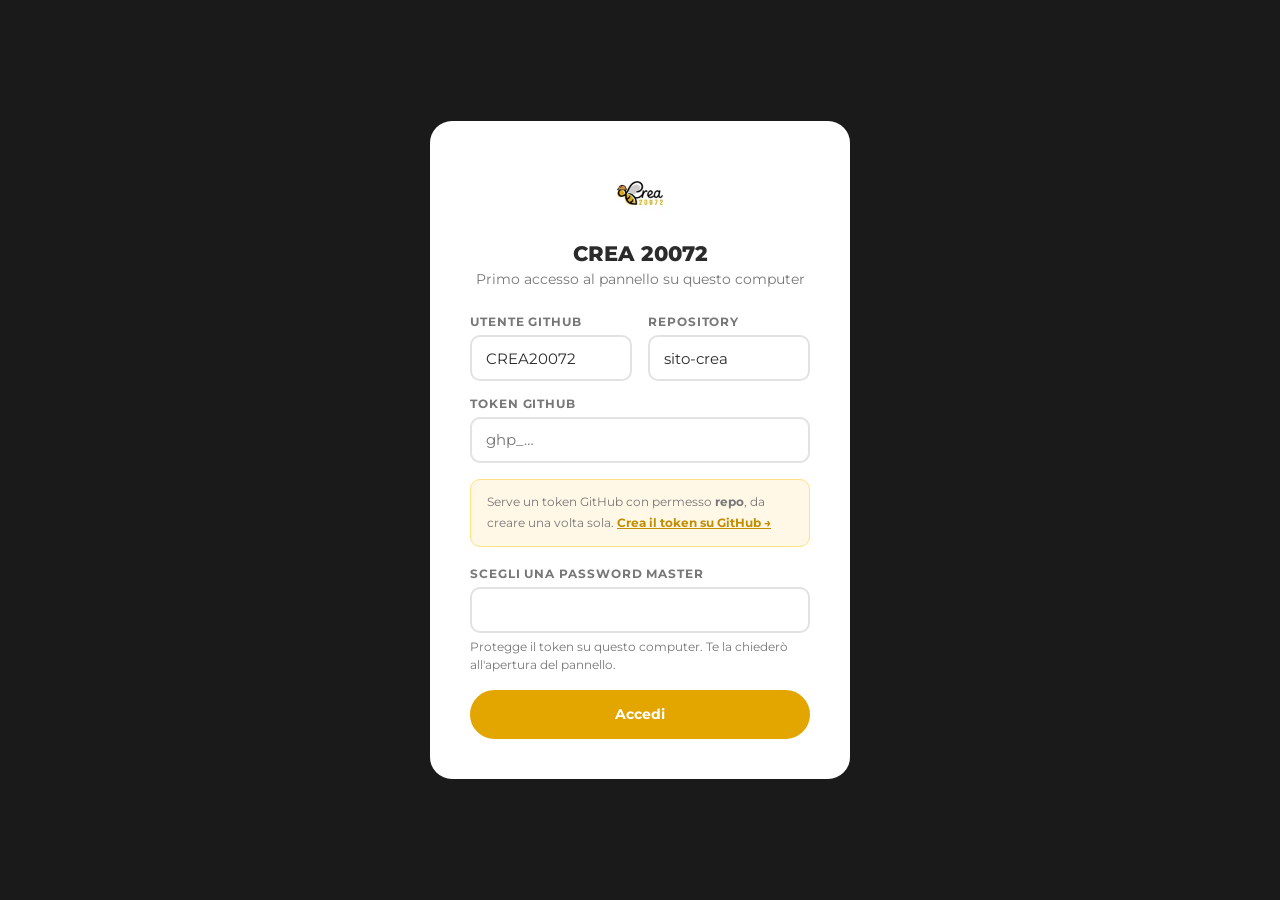
==== commit c79ee8cd: "Admin riprogettato + eventi automatici Sito: - Lista unica 'events': in evidenza il primo evento di " ====
--- a/admin-crea.html
+++ b/admin-crea.html
@@ -362,7 +362,656 @@
 <div id="toast" role="status" aria-live="polite"></div>
 
 <script>
-/*__SCRIPT__*/
+'use strict';
+/* ═══════════════════════════════════════════════════════════════════════════
+   CREA 20072 — pannello admin
+   Dati: data/content.json nel repository GitHub (letto/scritto via API).
+   Media: Cloudinary (se configurato) altrimenti file nel repository.
+   ═══════════════════════════════════════════════════════════════════════════ */
+
+const SITE_URL = location.protocol.startsWith('http') ? location.origin + '/' : 'https://crea20072.it/';
+// DEVE coincidere con la trasformazione video usata da cld() in index.html
+const VIDEO_T  = 'f_mp4,vc_h264,ac_aac,q_auto,w_1280,h_1280,c_limit';
+const AREAS    = ['eventi', 'testi', 'impostazioni'];
+const TAGS     = { famiglie: 'Famiglie', tradizioni: 'Tradizioni', spettacoli: 'Spettacoli' };
+const EVENT_DEFAULTS = { date:'', time:'', tag:'famiglie', t:'', sub:'', place:'', prices:'', wa:'', n:'', desc:'', fullDesc:'', img:'', gallery:[] };
+const EVENT_KEYS = ['id','date','time','tag','t','sub','place','prices','wa','n','desc','fullDesc','img','imgPos','gallery','d'];
+
+let OWNER = '', REPO = '', TOKEN = '', SHA = '', DATA = null;
+let CLD = { cloud: '', preset: '' };
+const DIRTY = new Set();
+let _current = null, _draftTimer = null, _toastTimer = null, _heroH = 'alta';
+
+/* ─── UTILITÀ ──────────────────────────────────────────────────────────────── */
+const $ = id => document.getElementById(id);
+const val = (id, v) => { const el = $(id); if (el) el.value = v ?? ''; };
+const get = id => ($(id)?.value || '').trim();
+const esc = s => String(s ?? '').replace(/&/g,'&amp;').replace(/</g,'&lt;').replace(/>/g,'&gt;').replace(/"/g,'&quot;');
+const useCloudinary = () => !!(CLD.cloud && CLD.preset);
+
+function toast(html, type = '', ms = 4500) {
+  const t = $('toast');
+  t.innerHTML = html;               // i testi variabili vanno passati già con esc()
+  t.className = 'show ' + type;
+  clearTimeout(_toastTimer);
+  if (ms) _toastTimer = setTimeout(() => { t.className = ''; }, ms);
+}
+
+/* ─── DATE ─────────────────────────────────────────────────────────────────── */
+const MESI   = ['gennaio','febbraio','marzo','aprile','maggio','giugno','luglio','agosto','settembre','ottobre','novembre','dicembre'];
+const GIORNI = ['domenica','lunedì','martedì','mercoledì','giovedì','venerdì','sabato'];
+const cap = s => s.charAt(0).toUpperCase() + s.slice(1);
+const todayRome = () => new Intl.DateTimeFormat('en-CA', { timeZone: 'Europe/Rome' }).format(new Date());
+function parseISO(iso) { const [y, m, d] = (iso || '').split('-').map(Number); return { y, m, d, wd: new Date(Date.UTC(y, m - 1, d)).getUTCDay() }; }
+const autoLabel = e => { const p = parseISO(e.date); return `${cap(MESI[p.m - 1])} ${p.y}`; };
+const monthLabel = e => (e.d || '').trim() || (e.date ? autoLabel(e) : '');
+const fullDate = e => { const p = parseISO(e.date); return `${cap(GIORNI[p.wd])} ${p.d} ${MESI[p.m - 1]} ${p.y}${e.time ? ' – ore ' + e.time : ''}`; };
+const shortDate = iso => { const p = parseISO(iso); return `${GIORNI[p.wd].slice(0, 3)} ${p.d} ${MESI[p.m - 1].slice(0, 3)} ${p.y}`; };
+const sortKey = e => e.date + (e.time || '');
+
+/* ─── MEDIA: URL ───────────────────────────────────────────────────────────── */
+const isVideoUrl = u => typeof u === 'string' && (/\/video\/upload\//.test(u) || /\.(mp4|mov|webm)(\?|#|$)/i.test(u));
+function rawUrl(f) {
+  if (!f) return '';
+  return f.startsWith('http') ? f : `https://raw.githubusercontent.com/${OWNER}/${REPO}/main/${encodeURIComponent(f)}`;
+}
+/* Miniatura leggera: video → fotogramma jpg; immagini Cloudinary → larghezza w */
+function mediaThumb(u, w = 220) {
+  if (!u) return '';
+  if (u.includes('res.cloudinary.com') && u.includes('/upload/')) {
+    if (isVideoUrl(u)) return u.replace('/upload/', `/upload/so_0,f_auto,q_auto,w_${w}/`).replace(/\.(mp4|mov|webm)(\?.*)?$/i, '.jpg');
+    return u.replace('/upload/', `/upload/f_auto,q_auto,w_${w}/`);
+  }
+  return rawUrl(u);
+}
+
+/* ─── CIFRATURA (AES-GCM + PBKDF2) ─────────────────────────────────────────── */
+async function deriveKey(password, salt) {
+  const km = await crypto.subtle.importKey('raw', new TextEncoder().encode(password), 'PBKDF2', false, ['deriveKey']);
+  return crypto.subtle.deriveKey({ name: 'PBKDF2', salt, iterations: 100000, hash: 'SHA-256' }, km, { name: 'AES-GCM', length: 256 }, false, ['encrypt', 'decrypt']);
+}
+async function encryptStr(text, password) {
+  const salt = crypto.getRandomValues(new Uint8Array(16)), iv = crypto.getRandomValues(new Uint8Array(12));
+  const enc = new Uint8Array(await crypto.subtle.encrypt({ name: 'AES-GCM', iv }, await deriveKey(password, salt), new TextEncoder().encode(text)));
+  const all = new Uint8Array(28 + enc.length); all.set(salt, 0); all.set(iv, 16); all.set(enc, 28);
+  return btoa(String.fromCharCode(...all));
+}
+async function decryptStr(b64, password) {
+  const all = Uint8Array.from(atob(b64), c => c.charCodeAt(0));
+  const dec = await crypto.subtle.decrypt({ name: 'AES-GCM', iv: all.slice(16, 28) }, await deriveKey(password, all.slice(0, 16)), all.slice(28));
+  return new TextDecoder().decode(dec);
+}
+
+/* ─── ACCESSO ──────────────────────────────────────────────────────────────────
+   localStorage  crea_owner, crea_repo, crea_vault (token + Cloudinary cifrati con la password master)
+   sessionStorage crea_session (token in chiaro, solo per questa scheda: le ricariche non chiedono la password)
+   I vecchi crea_token_enc / crea_cloudinary_* vengono migrati nel vault al primo sblocco. */
+const LEGACY_KEYS = ['crea_token_enc', 'crea_cloudinary_cloud', 'crea_cloudinary_preset'];
+
+function show(which) {
+  $('login-screen').hidden  = which !== 'login';
+  $('unlock-screen').hidden = which !== 'unlock';
+  $('app').hidden           = which !== 'app';
+  if (which === 'unlock') setTimeout(() => $('inp-unlock').focus(), 50);
+}
+async function saveVault(master) {
+  localStorage.setItem('crea_vault', await encryptStr(JSON.stringify({ token: TOKEN, cloud: CLD.cloud, preset: CLD.preset }), master));
+}
+const startSession = () => sessionStorage.setItem('crea_session', JSON.stringify({ token: TOKEN, ...CLD }));
+const legacyCld = () => ({ cloud: localStorage.getItem('crea_cloudinary_cloud') || '', preset: localStorage.getItem('crea_cloudinary_preset') || '' });
+
+async function doLogin() {
+  OWNER = get('inp-owner'); REPO = get('inp-repo'); TOKEN = get('inp-token');
+  const master = $('inp-master').value;
+  if (!OWNER || !REPO || !TOKEN) return toast('Compila utente, repository e token.', 'error');
+  if (master.length < 6)         return toast('La password master deve avere almeno 6 caratteri.', 'error');
+  toast('Connessione a GitHub…', '', 0);
+  if (!(await loadData())) return;
+  CLD = legacyCld();
+  localStorage.setItem('crea_owner', OWNER);
+  localStorage.setItem('crea_repo', REPO);
+  await saveVault(master);
+  LEGACY_KEYS.forEach(k => localStorage.removeItem(k));
+  startSession();
+  startApp();
+}
+
+async function doUnlock() {
+  const master = $('inp-unlock').value;
+  if (!master) return toast('Inserisci la password master.', 'error');
+  toast('Verifica…', '', 0);
+  try {
+    const vault = localStorage.getItem('crea_vault');
+    if (vault) {
+      const v = JSON.parse(await decryptStr(vault, master));
+      TOKEN = v.token; CLD = { cloud: v.cloud || '', preset: v.preset || '' };
+    } else {                                   // migrazione dal vecchio pannello
+      TOKEN = await decryptStr(localStorage.getItem('crea_token_enc'), master);
+      CLD = legacyCld();
+      await saveVault(master);
+      LEGACY_KEYS.forEach(k => localStorage.removeItem(k));
+    }
+  } catch (e) { TOKEN = ''; return toast('Password master errata.', 'error'); }
+  $('inp-unlock').value = '';
+  if (!(await loadData())) return;
+  startSession();
+  startApp();
+}
+
+function doLock() {
+  if (DIRTY.size) saveDraftNow();             // al prossimo sblocco ti propongo di riprenderle
+  DIRTY.clear();
+  sessionStorage.removeItem('crea_session');
+  location.reload();
+}
+
+function doDisconnect() {
+  const warn = DIRTY.size ? '\n\nATTENZIONE: hai modifiche non salvate, andranno perse.' : '';
+  if (!confirm('Disconnettere questo computer?\n\nVengono cancellati token GitHub e configurazione Cloudinary: per rientrare servirà di nuovo il token.' + warn)) return;
+  ['crea_vault', 'crea_owner', 'crea_repo', 'crea_draft', ...LEGACY_KEYS].forEach(k => localStorage.removeItem(k));
+  sessionStorage.removeItem('crea_session');
+  DIRTY.clear();
+  location.reload();
+}
+
+/* ─── GITHUB ───────────────────────────────────────────────────────────────── */
+function gh(path, opts = {}) {
+  const url = `https://api.github.com/repos/${OWNER}/${REPO}/contents/${path.split('/').map(encodeURIComponent).join('/')}`;
+  return fetch(url, { ...opts, headers: { Authorization: `token ${TOKEN}`, Accept: 'application/vnd.github.v3+json', ...(opts.body ? { 'Content-Type': 'application/json' } : {}) } });
+}
+const b64utf8 = str => btoa(Array.from(new TextEncoder().encode(str), b => String.fromCharCode(b)).join(''));
+const unb64utf8 = b64 => new TextDecoder().decode(Uint8Array.from(atob(b64.replace(/\n/g, '')), c => c.charCodeAt(0)));
+
+async function loadData() {
+  try {
+    const res = await gh('data/content.json');
+    if (res.status === 401) { toast('Il token GitHub non è valido o è scaduto. Disconnetti questo computer e rientra con un token nuovo.', 'error', 12000); return false; }
+    if (!res.ok)            { toast(`Non riesco a leggere i dati (errore ${res.status}). Controlla utente e repository.`, 'error', 8000); return false; }
+    const file = await res.json();
+    SHA = file.sha;
+    DATA = normalizeData(JSON.parse(unb64utf8(file.content)));
+    return true;
+  } catch (e) { toast('Connessione a GitHub non riuscita: ' + esc(e.message), 'error', 8000); return false; }
+}
+
+/* Porta qualunque versione di content.json (anche bozze vecchie) al formato attuale */
+function normalizeData(D) {
+  if (!Array.isArray(D.events)) {
+    D.events = (D.archive || []).map(a => { const e = { ...a }; if (e.d && e.date && e.d === autoLabel(e)) delete e.d; return e; });
+    const fe = D.featuredEvent;
+    if (fe && fe.title) {
+      const id = Math.max(0, ...D.events.map(e => e.id)) + 1;
+      D.events.push({ id, t: fe.title, sub: fe.sub, place: fe.place, prices: fe.prices, wa: fe.wa, img: fe.img, fullDesc: fe.desc, date: '' });
+    }
+    delete D.archive; delete D.featuredEvent;
+  }
+  D.events.forEach(e => { for (const [k, v] of Object.entries(EVENT_DEFAULTS)) if (e[k] === undefined || e[k] === null) e[k] = Array.isArray(v) ? [] : v; });
+  D.settings ||= {}; D.hero ||= {}; D.community ||= {}; D.footer ||= {};
+  D.about ||= {}; D.about.pillars ||= [];
+  D.decalogo ||= {}; D.decalogo.items ||= [];
+  D.footer.socials ||= [];
+  return D;
+}
+
+/* ─── AVVIO ────────────────────────────────────────────────────────────────── */
+window.addEventListener('DOMContentLoaded', async () => {
+  initRichEditors();
+  bindDirtyTracking();
+  bindEditor();
+  $('hero-height').addEventListener('click', e => { const v = e.target.closest('button')?.dataset.v; if (v) setHeroHeight(v); });
+  $('site-link').href = SITE_URL;
+  document.addEventListener('keydown', e => {
+    if ((e.metaKey || e.ctrlKey) && e.key.toLowerCase() === 's' && !$('app').hidden) { e.preventDefault(); if (DIRTY.size) saveAll(); }
+  });
+
+  OWNER = localStorage.getItem('crea_owner') || '';
+  REPO  = localStorage.getItem('crea_repo')  || '';
+  const hasSecret = localStorage.getItem('crea_vault') || localStorage.getItem('crea_token_enc');
+  if (!OWNER || !REPO || !hasSecret) return show('login');
+
+  const sess = sessionStorage.getItem('crea_session');
+  if (sess) {
+    try {
+      const s = JSON.parse(sess);
+      TOKEN = s.token; CLD = { cloud: s.cloud || '', preset: s.preset || '' };
+      if (await loadData()) return startApp();
+    } catch (e) {}
+    sessionStorage.removeItem('crea_session');
+  }
+  show('unlock');
+});
+
+function startApp() {
+  show('app');
+  $('repo-label').textContent = `${OWNER}/${REPO}`;
+  try {
+    const raw = localStorage.getItem('crea_draft');
+    if (raw) {
+      const dr = JSON.parse(raw);
+      const when = new Date(dr.when).toLocaleString('it-IT');
+      if (dr.data && confirm(`Hai modifiche non salvate del ${when}.\n\nOK = riprendile\nAnnulla = scartale e usa la versione pubblicata`)) {
+        DATA = normalizeData(dr.data);
+        (dr.areas || AREAS).forEach(a => DIRTY.add(a));
+      } else clearDraft();
+    }
+  } catch (e) { clearDraft(); }
+  populateAll();
+  updateSaveUI();
+  toast('Pannello pronto.', 'success', 2000);
+}
+
+function populateAll() {
+  _current = null;
+  $('ev-editor').hidden = true; $('ev-list-view').hidden = false;
+  renderEventList();
+  populateTexts();
+  val('formspree', DATA.settings.formspreeUrl);
+  val('cld-cloud', CLD.cloud); val('cld-preset', CLD.preset);
+  renderCldStatus();
+}
+
+function showArea(area) {
+  AREAS.forEach(a => {
+    $('area-' + a).hidden = a !== area;
+    $('nav-' + a).classList.toggle('active', a === area);
+  });
+  if (area === 'eventi' && !_current) renderEventList();
+  window.scrollTo(0, 0);
+}
+
+/* ─── MODIFICHE NON SALVATE + BOZZA ────────────────────────────────────────── */
+function bindDirtyTracking() {
+  document.querySelectorAll('[data-area]').forEach(sec => {
+    const h = ev => { if (!ev.target.closest('[data-nodirty]')) markDirty(sec.dataset.area); };
+    sec.addEventListener('input', h);
+    sec.addEventListener('change', h);
+  });
+}
+function markDirty(area) { DIRTY.add(area); updateSaveUI(); scheduleDraft(); }
+function updateSaveUI() {
+  AREAS.forEach(a => $('nav-' + a).classList.toggle('dirty', DIRTY.has(a)));
+  const st = $('save-status');
+  st.textContent = DIRTY.size ? 'Modifiche non salvate' : 'Tutto salvato';
+  st.classList.toggle('dirty', DIRTY.size > 0);
+  $('save-btn').disabled = DIRTY.size === 0;
+}
+function scheduleDraft() { clearTimeout(_draftTimer); _draftTimer = setTimeout(saveDraftNow, 1500); }
+function saveDraftNow() {
+  try { collectTexts(); localStorage.setItem('crea_draft', JSON.stringify({ when: Date.now(), areas: [...DIRTY], data: DATA })); } catch (e) {}
+}
+function clearDraft() { clearTimeout(_draftTimer); localStorage.removeItem('crea_draft'); }
+window.addEventListener('beforeunload', e => { if (DIRTY.size) { e.preventDefault(); e.returnValue = ''; } });
+
+/* ─── EDITOR DI TESTO RICCO ────────────────────────────────────────────────── */
+const RICH_TOOLBAR = `<div class="rich-toolbar">
+  <button type="button" class="tb-btn" onmousedown="execFmt(event,'bold')" title="Grassetto"><b>B</b></button>
+  <button type="button" class="tb-btn" onmousedown="execFmt(event,'italic')" title="Corsivo"><i>I</i></button>
+  <button type="button" class="tb-btn" onmousedown="execFmt(event,'underline')" title="Sottolineato"><u>U</u></button>
+  <span class="tb-sep"></span>
+  ${[['#E3A500','Giallo miele'],['#e74c3c','Rosso'],['#27ae60','Verde'],['#1F2933','Nero'],['#6B7280','Grigio']]
+    .map(([c, n]) => `<span class="tb-dot" style="background:${c}" title="${n}" onmousedown="execColor(event,'${c}')"></span>`).join('')}
+  <span class="tb-sep"></span>
+  <button type="button" class="tb-btn" onmousedown="execFmt(event,'removeFormat')" title="Rimuovi formattazione">✕ formato</button>
+</div>`;
+const richEditor = (id, ph = '', html = '') => `<div class="rich-editor">${RICH_TOOLBAR}<div class="rich-content" id="${id}" contenteditable="true" data-placeholder="${esc(ph)}">${html}</div></div>`;
+function initRichEditors() {
+  [['e-fulldesc-wrap', 'e-fulldesc', 'Racconta l\'evento ai visitatori…'],
+   ['hero-subtitle-wrap', 'hero-subtitle', ''],
+   ['about-text-wrap', 'about-text', ''],
+   ['footer-quote-wrap', 'footer-quote', '']].forEach(([w, id, ph]) => { $(w).innerHTML = richEditor(id, ph); });
+}
+function execFmt(e, cmd)    { e.preventDefault(); document.execCommand(cmd, false, null); }
+function execColor(e, c)    { e.preventDefault(); document.execCommand('foreColor', false, c); }
+const getRich = id => sanitizeRich($(id)?.innerHTML || '');
+const setRich = (id, html) => { if ($(id)) $(id).innerHTML = html || ''; };
+
+/* Tiene solo b/strong/i/em/u/br/a/span colorati: via stili spuri, script, attributi */
+function sanitizeRich(html) {
+  if (!html) return '';
+  const root = document.createElement('div');
+  root.innerHTML = html;
+  root.querySelectorAll('script,style').forEach(el => el.remove());
+  root.querySelectorAll('font').forEach(f => {
+    const span = document.createElement('span');
+    const c = f.getAttribute('color'); if (c) span.style.color = c;
+    span.innerHTML = f.innerHTML; f.replaceWith(span);
+  });
+  const allowed = { B:1, STRONG:1, I:1, EM:1, U:1, BR:1, A:1, SPAN:1 };
+  [...root.querySelectorAll('*')].reverse().forEach(el => {
+    const tag = el.tagName;
+    if (tag === 'DIV' || tag === 'P') { el.insertAdjacentHTML('afterend', '<br>'); el.replaceWith(...el.childNodes); }
+    else if (!allowed[tag]) el.replaceWith(...el.childNodes);
+    else {
+      const color = tag === 'SPAN' ? el.style.color : '';
+      const href  = tag === 'A' ? el.getAttribute('href') : '';
+      [...el.attributes].forEach(a => el.removeAttribute(a.name));
+      if (color) el.style.color = color;
+      if (href && /^(https?:|mailto:)/i.test(href)) { el.setAttribute('href', href); el.setAttribute('target', '_blank'); el.setAttribute('rel', 'noopener'); }
+      if (tag === 'SPAN' && !el.getAttribute('style')) el.replaceWith(...el.childNodes);
+    }
+  });
+  return root.innerHTML.replace(/&nbsp;/g, ' ').replace(/(\s*<br\s*\/?>\s*)+$/i, '').trim();
+}
+
+/* ═══ EVENTI ═══════════════════════════════════════════════════════════════════ */
+const cur = () => DATA.events.find(e => e.id === _current);
+const isBlank = e => !e.t.trim() && !e.date && !e.img && !e.gallery.length && !e.desc.trim() && !e.fullDesc.trim();
+
+function renderEventList() {
+  const today = todayRome(), evs = DATA.events;
+  const noDate = evs.filter(e => !e.date);
+  const up     = evs.filter(e => e.date && e.date >= today).sort((a, b) => sortKey(a).localeCompare(sortKey(b)));
+  const past   = evs.filter(e => e.date && e.date < today).sort((a, b) => sortKey(b).localeCompare(sortKey(a)));
+  const badge  = (cls, txt) => `<span class="badge badge-${cls}">${txt}</span>`;
+  let html = '';
+  if (noDate.length) html += group('Da completare', noDate, () => badge('err', 'Manca la data'));
+  html += group('In programma', up, (e, i) => (i === 0 ? badge('live', 'In evidenza sul sito') : badge('queue', 'In coda')) + (e.img ? '' : ' ' + badge('warn', 'Senza locandina')),
+                'Nessun evento in programma: il sito mostra «Stiamo organizzando qualcosa di speciale per voi».');
+  html += group(`Passati · ${past.length}`, past, e => e.img ? `<span class="ev-meta">${e.gallery.length} foto/video</span>` : badge('warn', 'Senza copertina'));
+  $('ev-groups').innerHTML = html;
+}
+function group(title, list, right, emptyMsg) {
+  if (!list.length && !emptyMsg) return '';
+  const rows = list.length ? list.map((e, i) => evRow(e, right(e, i))).join('') : `<div class="empty">${emptyMsg}</div>`;
+  return `<div class="ev-group-title">${title}</div><div class="ev-list">${rows}</div>`;
+}
+function evRow(e, right) {
+  const th = e.img ? `<img class="ev-thumb" src="${esc(mediaThumb(e.img, 120))}" alt="" loading="lazy">` : `<div class="ev-thumb">🖼</div>`;
+  const meta = [e.date ? shortDate(e.date) + (e.time ? ' · ' + esc(e.time) : '') : 'senza data', esc(TAGS[e.tag] || e.tag), esc(e.place)].filter(Boolean).join(' · ');
+  return `<button type="button" class="ev-row" onclick="openEditor(${e.id})">${th}<div class="ev-main"><div class="ev-title">${esc(e.t || 'Evento senza titolo')}</div><div class="ev-meta">${meta}</div></div>${right}</button>`;
+}
+
+function newEvent() {
+  const id = Math.max(0, ...DATA.events.map(e => e.id)) + 1;
+  DATA.events.push({ id, ...structuredClone(EVENT_DEFAULTS) });
+  openEditor(id);
+  $('e-t').focus();
+}
+function openEditor(id) {
+  _current = id;
+  const e = cur(); if (!e) return;
+  document.querySelectorAll('#ev-editor [data-k]').forEach(el => { el.value = e[el.dataset.k] ?? ''; });
+  setRich('e-fulldesc', e.fullDesc);
+  document.querySelectorAll('#ev-editor .invalid').forEach(f => f.classList.remove('invalid'));
+  $('ev-editor').querySelector('details.more').open = !!(e.sub || e.wa || e.n || e.d);
+  $('ev-list-view').hidden = true; $('ev-editor').hidden = false;
+  updatePreview(); renderMedia();
+  window.scrollTo(0, 0);
+}
+function closeEditor() {
+  const e = cur();
+  if (e && isBlank(e)) DATA.events = DATA.events.filter(x => x !== e);   // "Nuovo evento" aperto e lasciato vuoto
+  _current = null;
+  $('ev-editor').hidden = true; $('ev-list-view').hidden = false;
+  renderEventList();
+}
+function deleteEvent() {
+  const e = cur(); if (!e) return;
+  if (!confirm(`Eliminare «${e.t || 'evento senza titolo'}»?\n\nFoto e video restano su Cloudinary. L'evento sparisce dal sito quando salvi.`)) return;
+  DATA.events = DATA.events.filter(x => x !== e);
+  _current = null;
+  markDirty('eventi');
+  closeEditor();
+}
+
+/* I campi del modulo scrivono subito nell'evento (niente "raccolta" al salvataggio) */
+function bindEditor() {
+  $('ev-editor').addEventListener('input', ev => {
+    const e = cur(); if (!e) return;
+    const k = ev.target.dataset?.k;
+    if (k) {
+      e[k] = ev.target.value;
+      ev.target.closest('.field')?.classList.remove('invalid');
+      if (['t', 'date', 'time', 'd'].includes(k)) updatePreview();
+    } else if (ev.target.id === 'e-fulldesc') e.fullDesc = ev.target.innerHTML;
+  });
+}
+
+function updatePreview() {
+  const e = cur(), box = $('e-preview');
+  if (!e.date) { box.innerHTML = 'Scegli la data: badge, data estesa ed etichetta del mese si calcolano da soli.'; return; }
+  const p = parseISO(e.date), today = todayRome();
+  const firstUp = DATA.events.filter(x => x.date && x.date >= today).sort((a, b) => sortKey(a).localeCompare(sortKey(b)))[0];
+  const where = e.date >= today
+    ? (firstUp === e ? 'sarà <strong>in evidenza</strong> sul sito' : 'è in programma, <strong>in coda</strong> dopo un evento più vicino')
+    : `è <strong>in archivio</strong> come «${esc(monthLabel(e))}»`;
+  box.innerHTML = `Sul sito: <strong>${String(p.d).padStart(2, '0')} ${MESI[p.m - 1].slice(0, 3).toUpperCase()}</strong> · <strong>${esc(fullDate(e))}</strong> — ${where}.`;
+}
+
+/* ─── MEDIA DELL'EVENTO ────────────────────────────────────────────────────── */
+const POS = [['center center', 'Inquadratura: centro'], ['center top', 'Inquadratura: alto'], ['center bottom', 'Inquadratura: basso'], ['left center', 'Inquadratura: sinistra'], ['right center', 'Inquadratura: destra']];
+
+function renderMedia() {
+  const e = cur(), g = e.gallery, vid = useCloudinary();
+  const pos = e.imgPos || 'center center';
+  const cover = e.img
+    ? `<img src="${esc(mediaThumb(e.img, 300))}" alt="Copertina" style="object-position:${esc(pos)}" onerror="this.style.opacity=.2">`
+    : `<div class="none">Nessuna copertina</div>`;
+  let h = `<div class="media-wrap"><div class="cover-slot">${cover}⭐ Copertina / locandina
+      <div class="drop" style="padding:.45rem;margin-top:.45rem;font-size:.72rem"><input type="file" accept="image/*" onchange="uploadMedia(this.files,'cover');this.value=''">${e.img ? 'Cambia' : 'Carica'}</div>
+      ${e.img ? `<select onchange="setPos(this.value)">${POS.map(([v, l]) => `<option value="${v}"${v === pos ? ' selected' : ''}>${l}</option>`).join('')}</select>
+      <button type="button" class="linkbtn" style="margin-top:.4rem" onclick="removeCover()">Togli copertina</button>` : ''}
+    </div><div>`;
+  if (g.length) h += `<div class="thumbs">${g.map((f, i) => `
+      <div class="thumb"><img src="${esc(mediaThumb(f))}" alt="" loading="lazy" onerror="this.style.opacity=.2">${isVideoUrl(f) ? '<span class="vid">VIDEO</span>' : ''}
+        <div class="acts">
+          ${i > 0 ? `<button type="button" onclick="movePhoto(${i},-1)" title="Sposta prima">◀</button>` : ''}
+          ${i < g.length - 1 ? `<button type="button" onclick="movePhoto(${i},1)" title="Sposta dopo">▶</button>` : ''}
+          ${isVideoUrl(f) ? '' : `<button type="button" onclick="setCover(${i})" title="Usa come copertina">⭐</button>`}
+          <button type="button" onclick="removePhoto(${i})" title="Togli dall'evento">✕</button>
+        </div></div>`).join('')}</div>`;
+  h += `<div class="drop"><input type="file" multiple accept="${vid ? 'image/*,video/*' : 'image/*'}" onchange="uploadMedia(this.files);this.value=''">
+      <strong>Trascina qui foto${vid ? ' e video' : ''}, o clicca per sceglierli</strong>${g.length ? 'Si aggiungono in fondo alla galleria' : 'Se manca la copertina, la prima immagine diventa la copertina'}</div>`;
+  if (!vid) h += `<p class="field help" style="margin-top:.5rem">⚠️ Cloudinary non configurato: le foto vanno su GitHub (max 5MB) e i video non si possono caricare. Configuralo in Impostazioni.</p>`;
+  $('e-media').innerHTML = h + '</div></div>';
+  $('e-media').querySelectorAll('.drop').forEach(d => {
+    d.addEventListener('dragenter', () => d.classList.add('over'));
+    ['dragleave', 'drop'].forEach(t => d.addEventListener(t, () => d.classList.remove('over')));
+  });
+}
+function mediaChanged() { markDirty('eventi'); renderMedia(); }
+function setPos(v)      { cur().imgPos = v; markDirty('eventi'); renderMedia(); }
+function setCover(i)    { cur().img = cur().gallery[i]; mediaChanged(); toast('Copertina aggiornata.', 'success', 2000); }
+function removeCover()  { cur().img = ''; mediaChanged(); }
+function movePhoto(i, d) { const g = cur().gallery; [g[i], g[i + d]] = [g[i + d], g[i]]; mediaChanged(); }
+function removePhoto(i) {
+  if (!confirm('Togliere questo file dall\'evento?\n\nIl file non viene cancellato: resta su Cloudinary/GitHub.')) return;
+  cur().gallery.splice(i, 1); mediaChanged();
+}
+
+async function uploadMedia(fileList, mode) {
+  const e = cur(); if (!e) return;
+  const id = e.id, vid = useCloudinary();
+  let files = [...fileList].filter(f => f.type.startsWith('image/') || (vid && f.type.startsWith('video/')));
+  if (mode === 'cover') files = files.filter(f => f.type.startsWith('image/')).slice(0, 1);
+  if (!files.length) return toast(vid ? 'Scegli foto o video.' : 'Scegli solo immagini (per i video configura Cloudinary).', 'error');
+  const maxMB = vid ? 100 : 5;
+  const big = files.filter(f => f.size > maxMB * 1048576);
+  if (big.length) return toast(`File troppo grandi (max ${maxMB}MB): ${esc(big.map(f => f.name).join(', '))}`, 'error', 8000);
+
+  let done = 0;
+  for (const [i, f] of files.entries()) {
+    toast(`Caricamento ${i + 1} di ${files.length}: ${esc(f.name)}…`, '', 0);
+    try {
+      const ref = await uploadOne(f);
+      const ev = DATA.events.find(x => x.id === id); if (!ev) return;
+      const isImg = !isVideoUrl(ref);
+      if (mode === 'cover' || (isImg && !ev.img)) {
+        ev.img = ref;
+        // evento già passato: la prima foto è sia copertina sia parte della galleria
+        if (mode !== 'cover' && ev.date && ev.date < todayRome()) ev.gallery.push(ref);
+      } else if (!ev.gallery.includes(ref)) ev.gallery.push(ref);
+      done++;
+      markDirty('eventi');
+      if (_current === id) renderMedia();
+    } catch (err) { return toast(`Errore su ${esc(f.name)}: ${esc(err.message)}`, 'error', 10000); }
+  }
+  toast(`${done} file caricat${done === 1 ? 'o' : 'i'}. Ricorda «Salva e pubblica».`, 'success');
+}
+
+/* Upload: Cloudinary se configurato, altrimenti file nel repository GitHub.
+   Restituisce l'URL Cloudinary oppure il nome del file nel repository. */
+async function uploadOne(file) {
+  if (useCloudinary()) return uploadToCloudinary(file);
+  if (file.size > 5 * 1048576) throw new Error('File troppo grande per GitHub (max 5MB)');
+  const ext  = (file.name.match(/\.[a-z0-9]+$/i)?.[0] || '').toLowerCase();
+  const name = file.name.replace(/\.[^.]+$/, '').normalize('NFD').replace(/[̀-ͯ]/g, '').toLowerCase().replace(/[^a-z0-9]+/g, '-').replace(/^-|-$/g, '').slice(0, 40) || 'immagine';
+  const path = `${name}-${Date.now().toString(36)}${ext}`;      // nome unico: niente sovrascritture
+  const content = (await fileToBase64(file)).split(',')[1];
+  const res = await gh(path, { method: 'PUT', body: JSON.stringify({ message: `🖼️ Upload: ${path}`, content }) });
+  if (!res.ok) throw new Error((await res.json()).message);
+  return path;
+}
+async function uploadToCloudinary(file) {
+  const type = file.type.startsWith('video/') ? 'video' : 'image';
+  const fd = new FormData(); fd.append('file', file); fd.append('upload_preset', CLD.preset);
+  const res = await fetch(`https://api.cloudinary.com/v1_1/${encodeURIComponent(CLD.cloud)}/${type}/upload`, { method: 'POST', body: fd });
+  const data = await res.json();
+  if (!res.ok) throw new Error(data.error?.message || 'caricamento su Cloudinary non riuscito');
+  if (type === 'video') {
+    // fa preparare subito a Cloudinary la versione che il sito userà: il primo visitatore non aspetta
+    const warm = data.secure_url.replace('/upload/', `/upload/${VIDEO_T}/`).replace(/\.(mp4|mov|webm)(\?.*)?$/i, '.mp4');
+    fetch(warm, { headers: { Range: 'bytes=0-1' } }).catch(() => {});
+  }
+  return data.secure_url;
+}
+const fileToBase64 = file => new Promise((ok, ko) => { const r = new FileReader(); r.onload = () => ok(r.result); r.onerror = ko; r.readAsDataURL(file); });
+
+/* ═══ TESTI DEL SITO ═══════════════════════════════════════════════════════════ */
+function populateTexts() {
+  const { hero, community: c, about, decalogo, footer } = DATA;
+  val('hero-title', hero.title); setRich('hero-subtitle', hero.subtitle); val('hero-cta', hero.cta); val('hero-bg', hero.bg);
+  $('hero-overlay').value = hero.overlay ?? 65;
+  setHeroHeight(hero.height || 'alta', true);
+  updateHeroPreview();
+  val('comm-count', c.count); val('comm-caption', c.caption); val('comm-btitle', c.bannerTitle); val('comm-btext', c.bannerText);
+  val('about-title', about.title); setRich('about-text', about.text); val('about-tagline', about.tagline);
+  $('pillars').innerHTML = [0, 1, 2].map(i => { const p = about.pillars[i] || {}; return `
+    <div class="row" style="--cols:3">
+      <div class="field"><label for="p-t-${i}">Pilastro ${i + 1}: titolo</label><input id="p-t-${i}" value="${esc(p.t)}"></div>
+      <div class="field"><label for="p-d-${i}">Descrizione</label><input id="p-d-${i}" value="${esc(p.d)}"></div>
+      <div class="field"><label for="p-i-${i}">Icona</label><input id="p-i-${i}" value="${esc(p.icon)}"></div>
+    </div>`; }).join('');
+  val('dec-title', decalogo.title); val('dec-subtitle', decalogo.subtitle);
+  $('decalogo').innerHTML = decalogo.items.map((it, i) => `
+    <details class="dec-item"><summary><span class="n">${esc(it.n || String(i + 1).padStart(2, '0'))}</span><span id="dec-l-${i}">${esc(it.t)}</span></summary>
+      <div class="body">
+        <div class="row"><div class="field"><label for="dec-t-${i}">Titolo</label><input id="dec-t-${i}" value="${esc(it.t)}" oninput="$('dec-l-${i}').textContent=this.value"></div>
+        <div class="field"><label for="dec-i-${i}">Icona</label><input id="dec-i-${i}" value="${esc(it.i)}"></div></div>
+        <div class="field"><span class="lbl">Testo</span>${richEditor('dec-d-' + i, '', it.d || '')}</div>
+      </div></details>`).join('');
+  val('footer-email', footer.email); setRich('footer-quote', footer.quote);
+  val('social-fb', footer.socials.find(s => s.icon === 'facebook')?.url);
+  val('social-ig', footer.socials.find(s => s.icon === 'instagram')?.url);
+}
+
+function collectTexts() {
+  const D = DATA;
+  Object.assign(D.hero, { title: get('hero-title'), subtitle: getRich('hero-subtitle'), cta: get('hero-cta'), bg: get('hero-bg'), overlay: +$('hero-overlay').value, height: _heroH });
+  Object.assign(D.community, { count: get('comm-count'), caption: get('comm-caption'), bannerTitle: get('comm-btitle'), bannerText: get('comm-btext') });
+  Object.assign(D.about, { title: get('about-title'), text: getRich('about-text'), tagline: get('about-tagline'),
+    pillars: [0, 1, 2].map(i => ({ icon: get(`p-i-${i}`), t: get(`p-t-${i}`), d: get(`p-d-${i}`) })).filter(p => p.t || p.icon) });
+  Object.assign(D.decalogo, { title: get('dec-title'), subtitle: get('dec-subtitle'),
+    items: D.decalogo.items.map((it, i) => ({ n: it.n || String(i + 1).padStart(2, '0'), t: get(`dec-t-${i}`), d: getRich(`dec-d-${i}`), i: get(`dec-i-${i}`) })) });
+  const others = D.footer.socials.filter(s => s.icon !== 'facebook' && s.icon !== 'instagram');   // es. whatsapp: non toccati
+  Object.assign(D.footer, { email: get('footer-email'), quote: getRich('footer-quote'),
+    socials: [{ icon: 'facebook', url: get('social-fb') }, { icon: 'instagram', url: get('social-ig') }].filter(s => s.url).concat(others) });
+  D.settings.formspreeUrl = get('formspree');
+}
+
+function setHeroHeight(v, silent) {
+  _heroH = v;
+  document.querySelectorAll('#hero-height button').forEach(b => b.classList.toggle('on', b.dataset.v === v));
+  if (!silent) markDirty('testi');
+}
+function updateHeroPreview() {
+  const bg = get('hero-bg');
+  $('hero-preview').style.backgroundImage = bg ? `url("${mediaThumb(bg, 800)}")` : 'none';
+  $('hero-preview-ov').style.opacity = $('hero-overlay').value / 100;
+  $('hero-overlay-out').textContent = $('hero-overlay').value;
+  $('hero-preview-t').textContent = get('hero-title');
+}
+async function uploadHeroBg(files) {
+  const f = files[0];
+  if (!f || !f.type.startsWith('image/')) return toast('Scegli un file immagine.', 'error');
+  toast('Caricamento sfondo…', '', 0);
+  try {
+    val('hero-bg', await uploadOne(f));
+    updateHeroPreview(); markDirty('testi');
+    toast('Sfondo caricato. Ricorda «Salva e pubblica».', 'success');
+  } catch (e) { toast('Errore: ' + esc(e.message), 'error', 8000); }
+}
+
+/* ═══ IMPOSTAZIONI ═════════════════════════════════════════════════════════════ */
+function renderCldStatus() {
+  const el = $('cld-status'), ok = useCloudinary();
+  el.textContent = ok ? `Attivo: ${CLD.cloud} · preset «${CLD.preset}»` : 'Non configurato: foto su GitHub (max 5MB), niente video';
+  el.style.background = ok ? 'var(--ok-soft)' : 'var(--honey-soft)';
+  el.style.color = ok ? 'var(--ok)' : '#8a6100';
+}
+async function saveCloudinary() {
+  const master = $('cld-master').value;
+  if (!master) return toast('Inserisci la password master per confermare.', 'error');
+  try { await decryptStr(localStorage.getItem('crea_vault'), master); }
+  catch (e) { return toast('Password master errata.', 'error'); }
+  CLD = { cloud: get('cld-cloud'), preset: get('cld-preset') };
+  await saveVault(master);
+  startSession();
+  $('cld-master').value = '';
+  renderCldStatus();
+  if (_current) renderMedia();
+  toast('Configurazione Cloudinary salvata su questo computer.', 'success');
+}
+
+/* ═══ SALVATAGGIO ══════════════════════════════════════════════════════════════ */
+/* Copia pulita per content.json: campi trimmati, HTML sanificato, chiavi vuote opzionali rimosse */
+function cleanForSave(D) {
+  const out = structuredClone(D);
+  out.events = out.events.filter(e => !isBlank(e)).map(e => {
+    const o = {};
+    EVENT_KEYS.forEach(k => { if (e[k] !== undefined) o[k] = typeof e[k] === 'string' ? e[k].trim() : e[k]; });
+    o.fullDesc = sanitizeRich(o.fullDesc);
+    if (!o.d) delete o.d;
+    if (!o.imgPos || o.imgPos === 'center center') delete o.imgPos;
+    return o;
+  }).sort((a, b) => sortKey(b).localeCompare(sortKey(a)));
+  return out;
+}
+
+async function saveAll() {
+  collectTexts();
+  const bad = DATA.events.filter(e => !isBlank(e) && (!e.t.trim() || !e.date));
+  if (bad.length) {
+    const e = bad[0];
+    showArea('eventi'); openEditor(e.id);
+    if (!e.t.trim()) $('e-t').closest('.field').classList.add('invalid');
+    if (!e.date)     $('e-date').closest('.field').classList.add('invalid');
+    return toast(`Completa titolo e data di «${esc(e.t || 'evento senza titolo')}» prima di salvare.`, 'error', 8000);
+  }
+  const btn = $('save-btn');
+  btn.disabled = true;
+  toast('Salvataggio…', '', 0);
+  const clean = cleanForSave(DATA);
+  try {
+    const res = await gh('data/content.json', { method: 'PUT', body: JSON.stringify({ message: '✏️ Admin: aggiornamento contenuti', content: b64utf8(JSON.stringify(clean, null, 2) + '\n'), sha: SHA }) });
+    if (res.status === 409) {
+      // il file è cambiato su GitHub dopo il caricamento: aggiorno lo SHA, il prossimo salvataggio vince
+      const fresh = await gh('data/content.json');
+      if (fresh.ok) SHA = (await fresh.json()).sha;
+      updateSaveUI();
+      return toast('Qualcun altro ha salvato nel frattempo. Premi di nuovo «Salva e pubblica» per pubblicare la TUA versione (sovrascrive l\'altra).', 'error', 12000);
+    }
+    if (!res.ok) throw new Error((await res.json()).message);
+    SHA = (await res.json()).content.sha;
+    DATA = normalizeData(clean);
+    DIRTY.clear(); clearDraft(); updateSaveUI();
+    if (!_current) renderEventList();
+    toast(`Pubblicato. Il sito si aggiorna entro un paio di minuti. <a href="${SITE_URL}" target="_blank" rel="noopener">Apri il sito ↗</a>`, 'success', 9000);
+  } catch (e) {
+    updateSaveUI();
+    toast('Salvataggio non riuscito: ' + esc(e.message), 'error', 10000);
+  }
+}
 </script>
 </body>
 </html>
